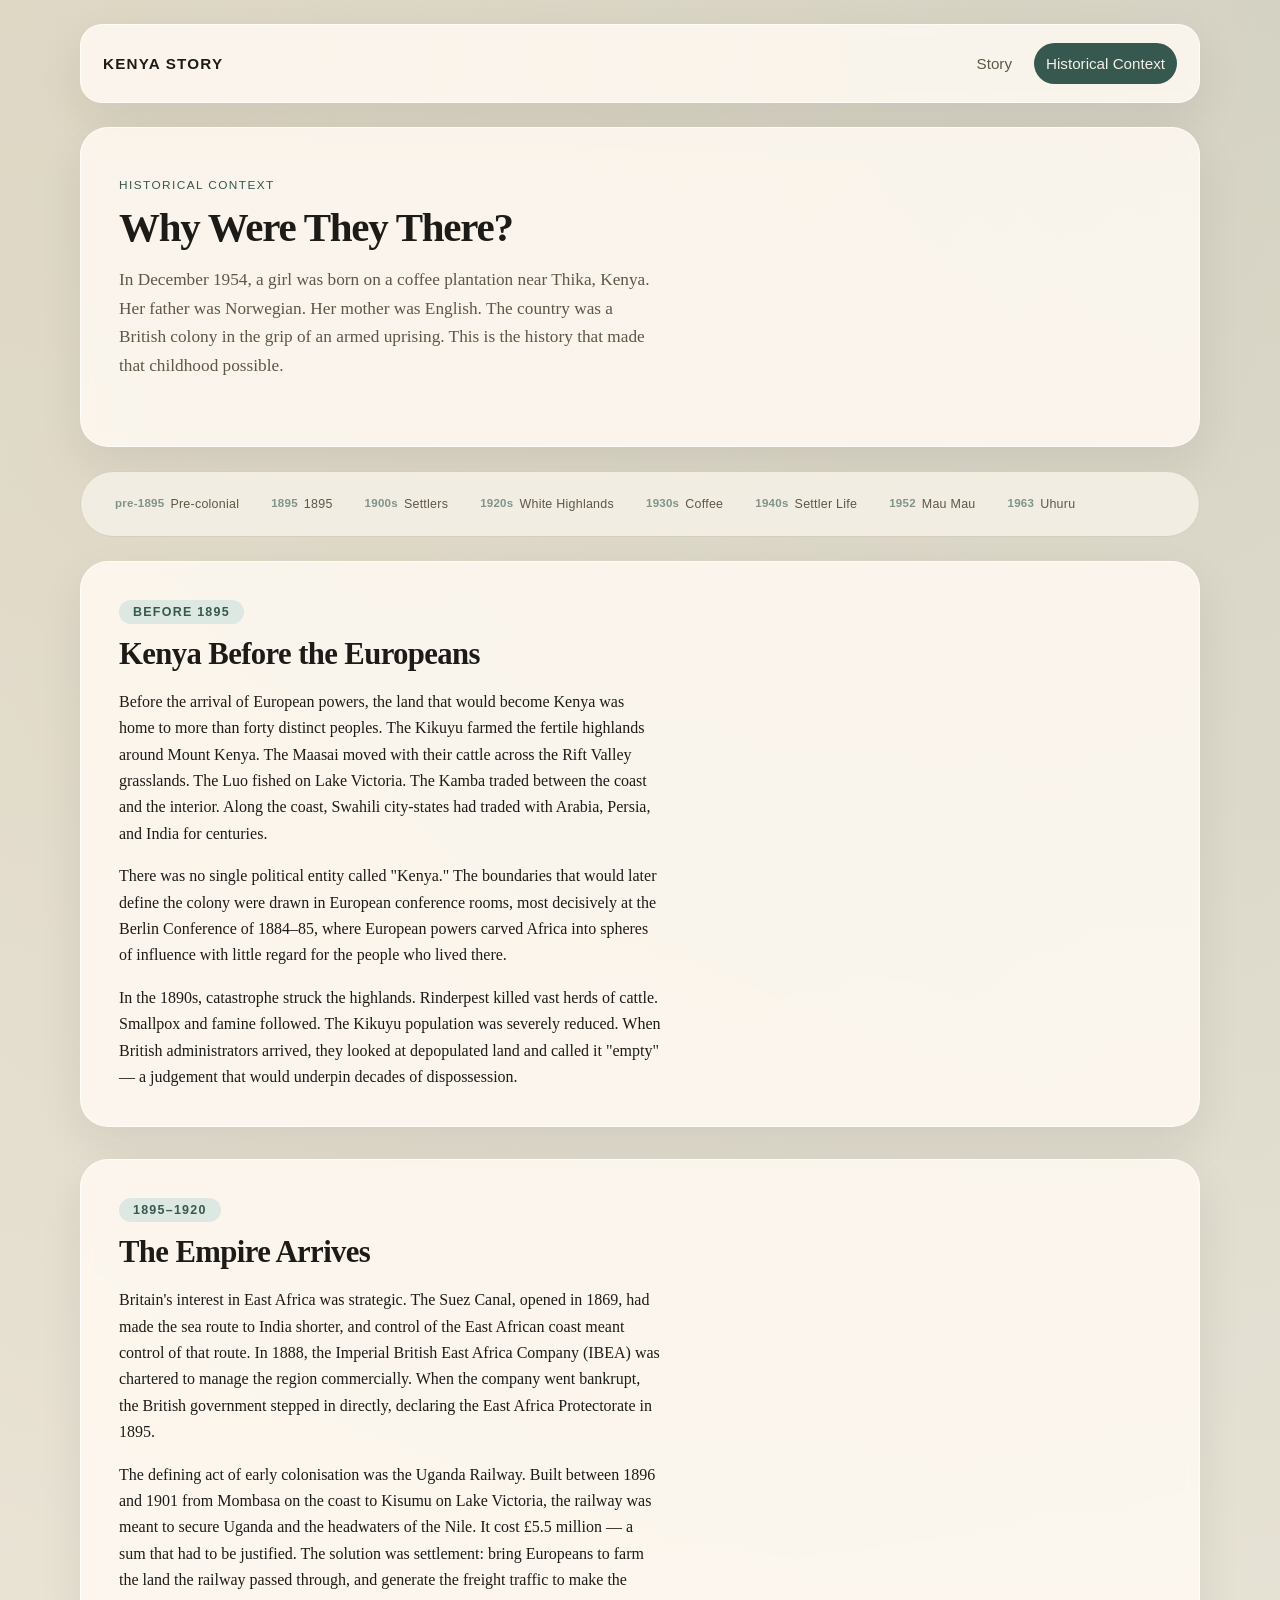
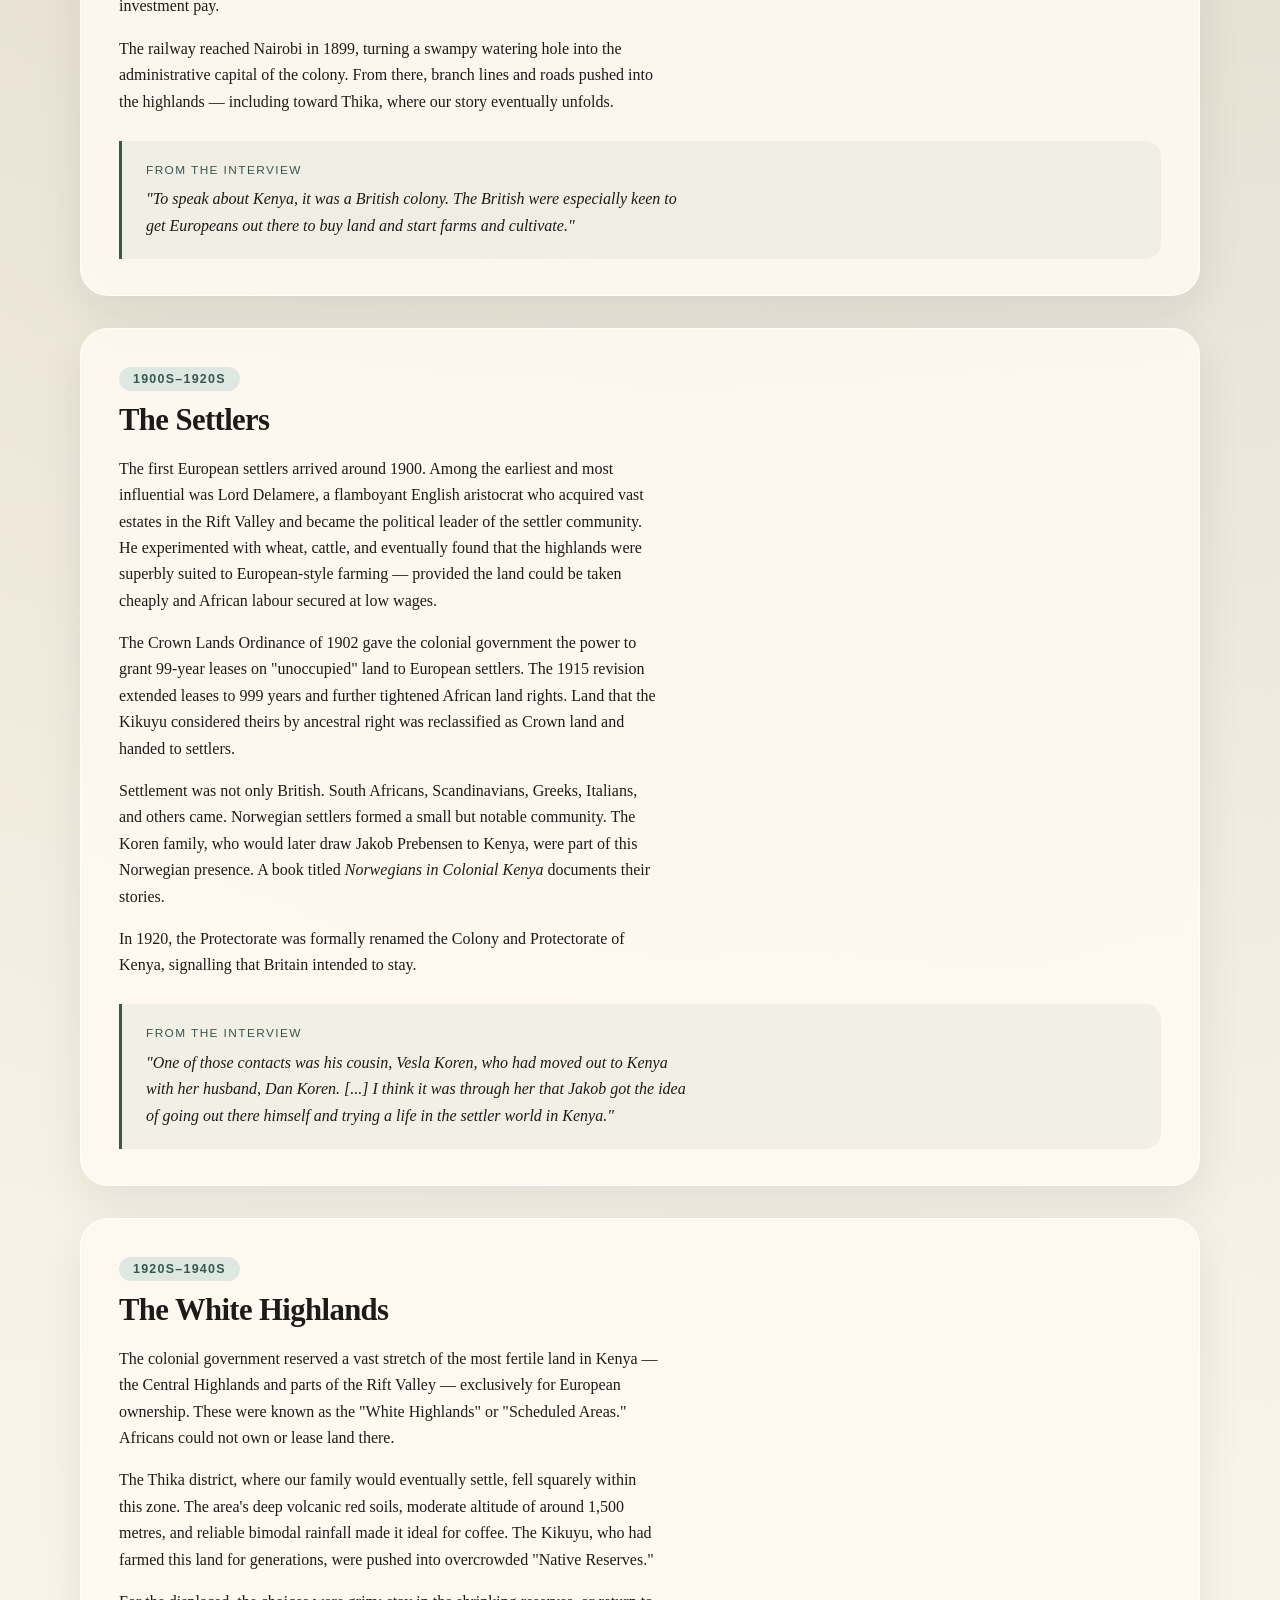
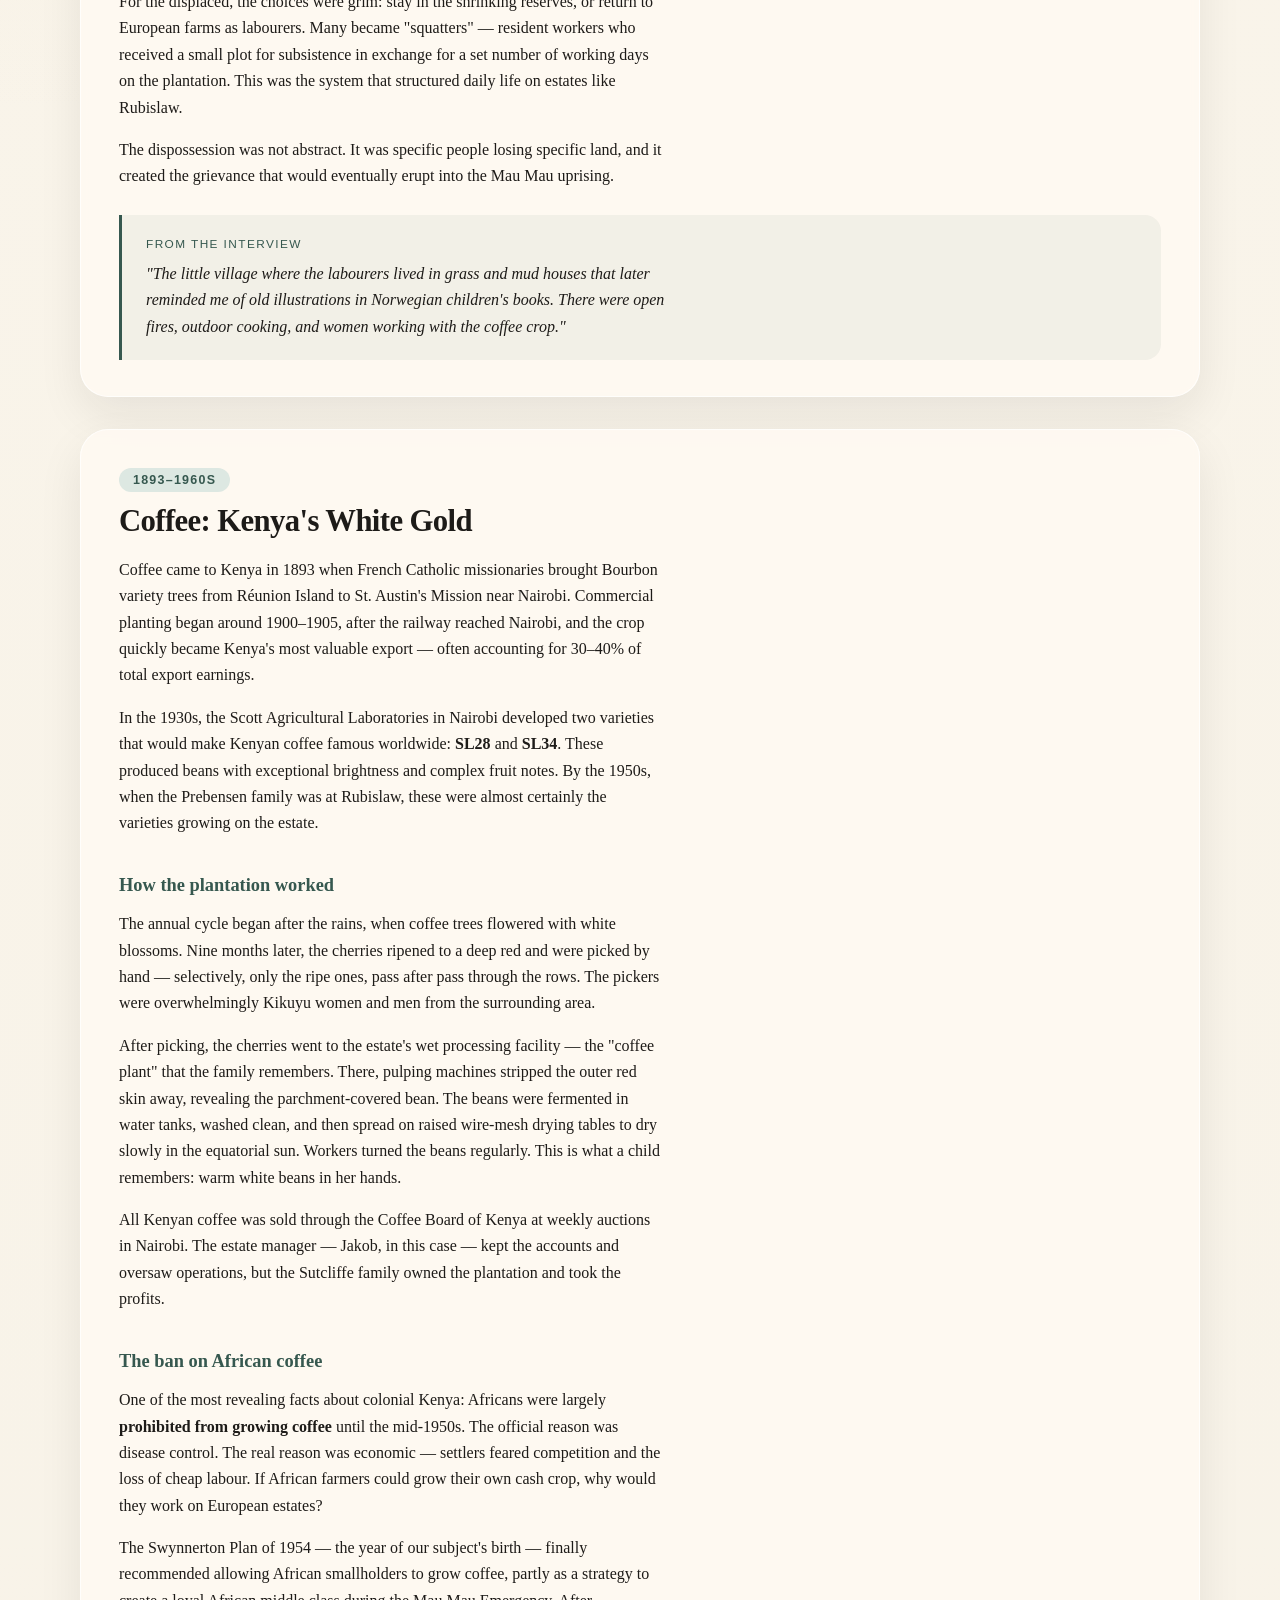
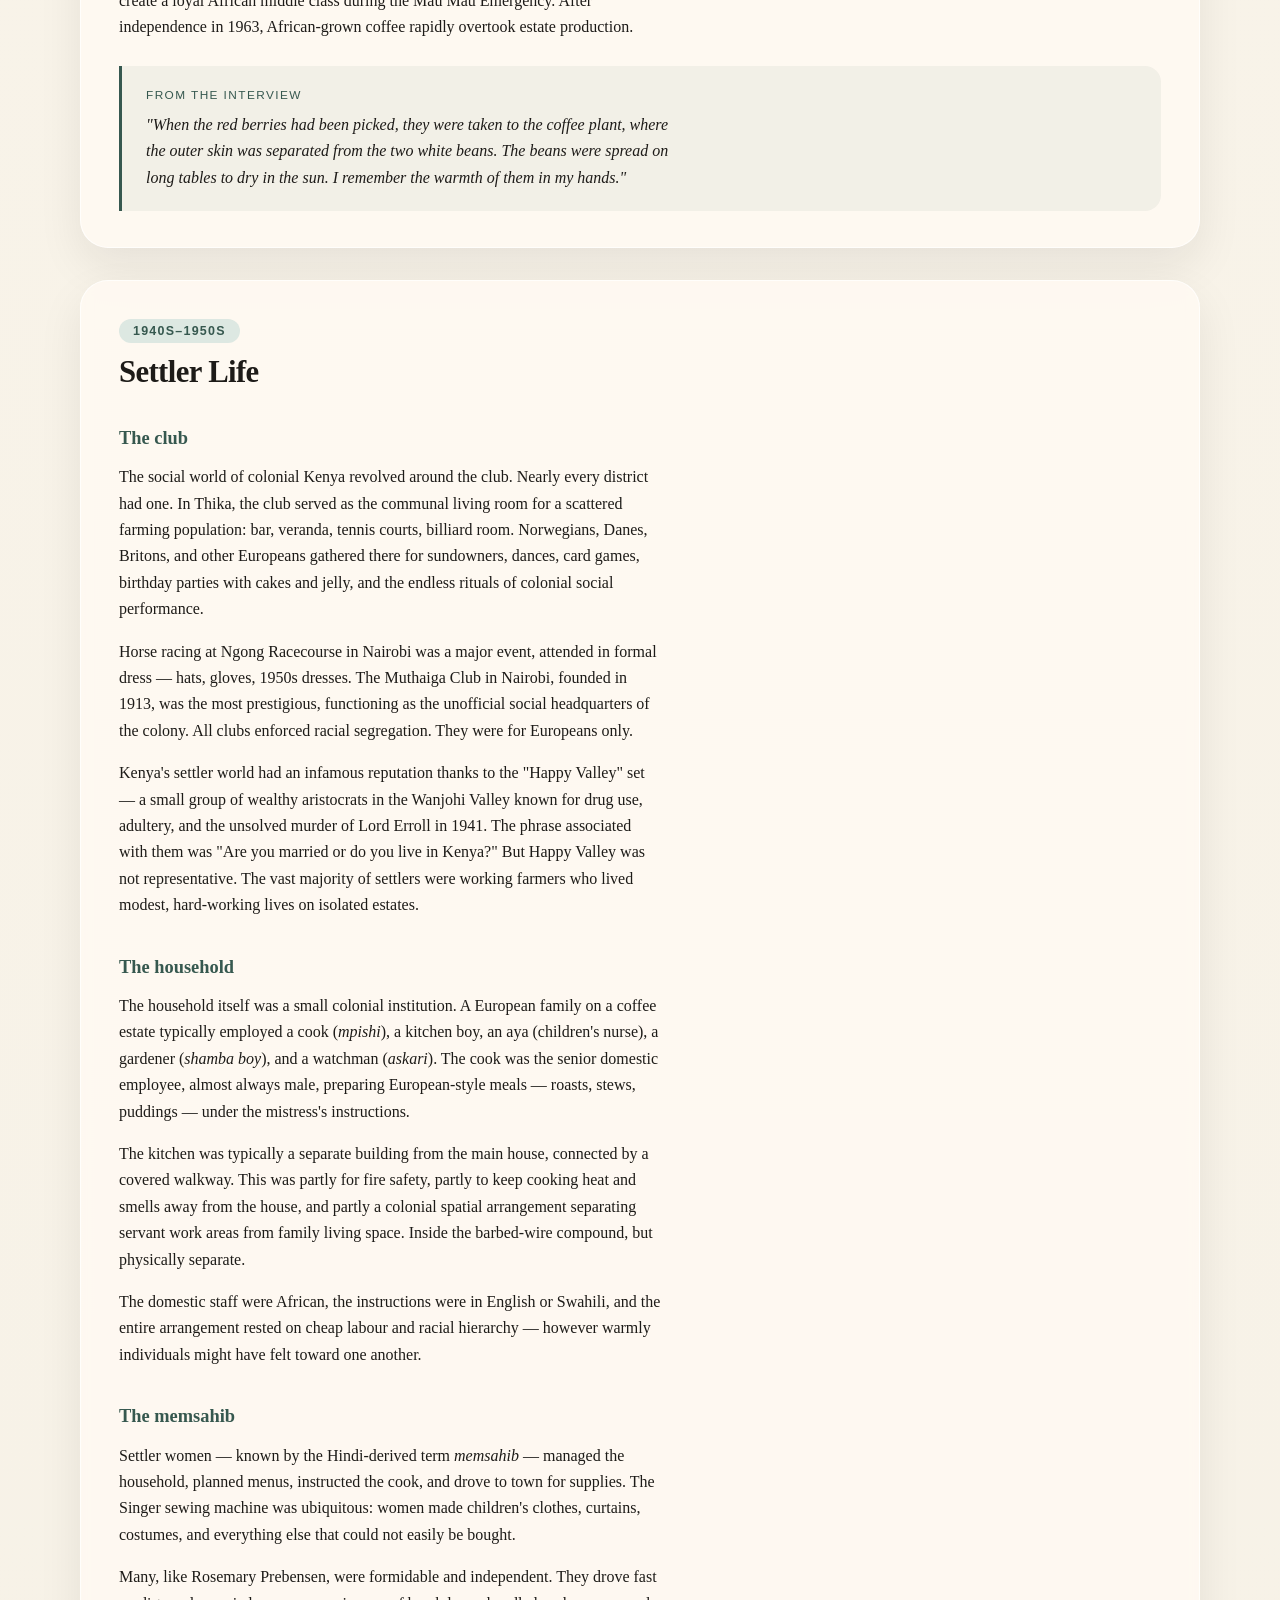
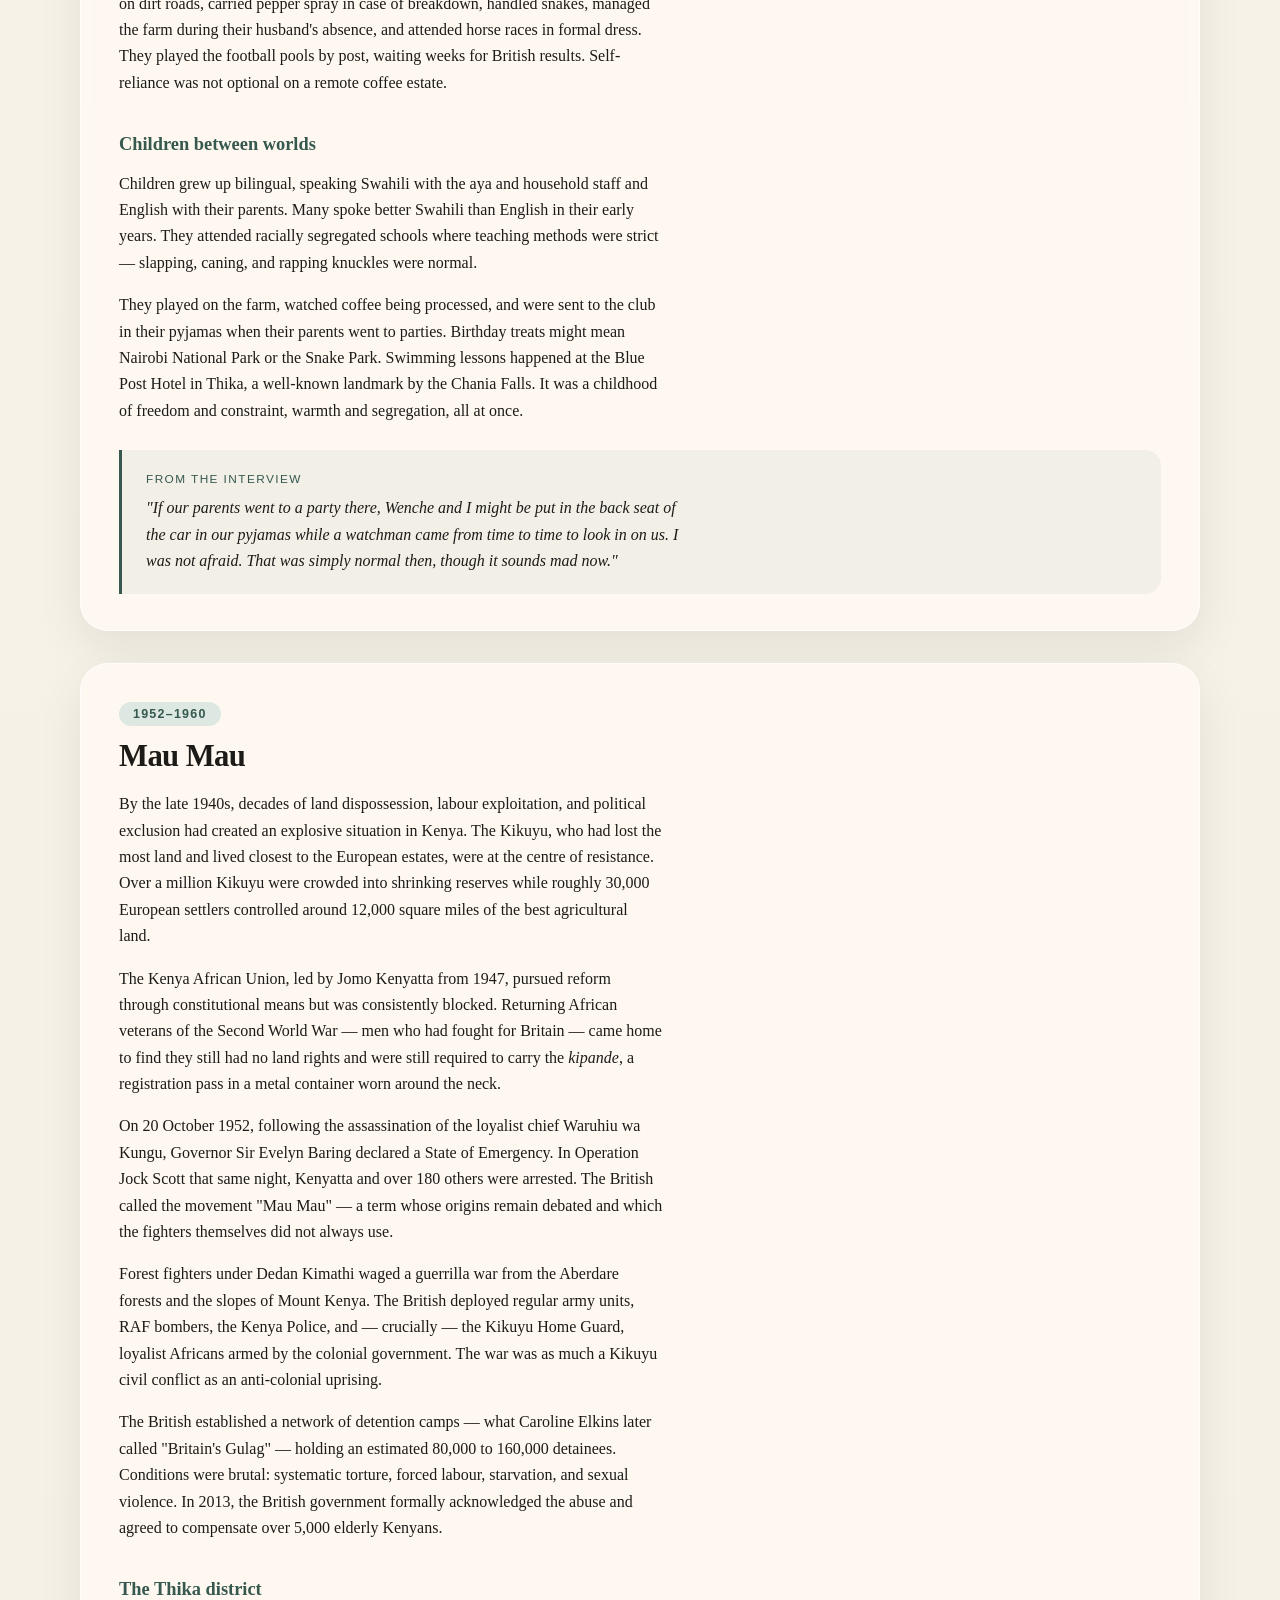
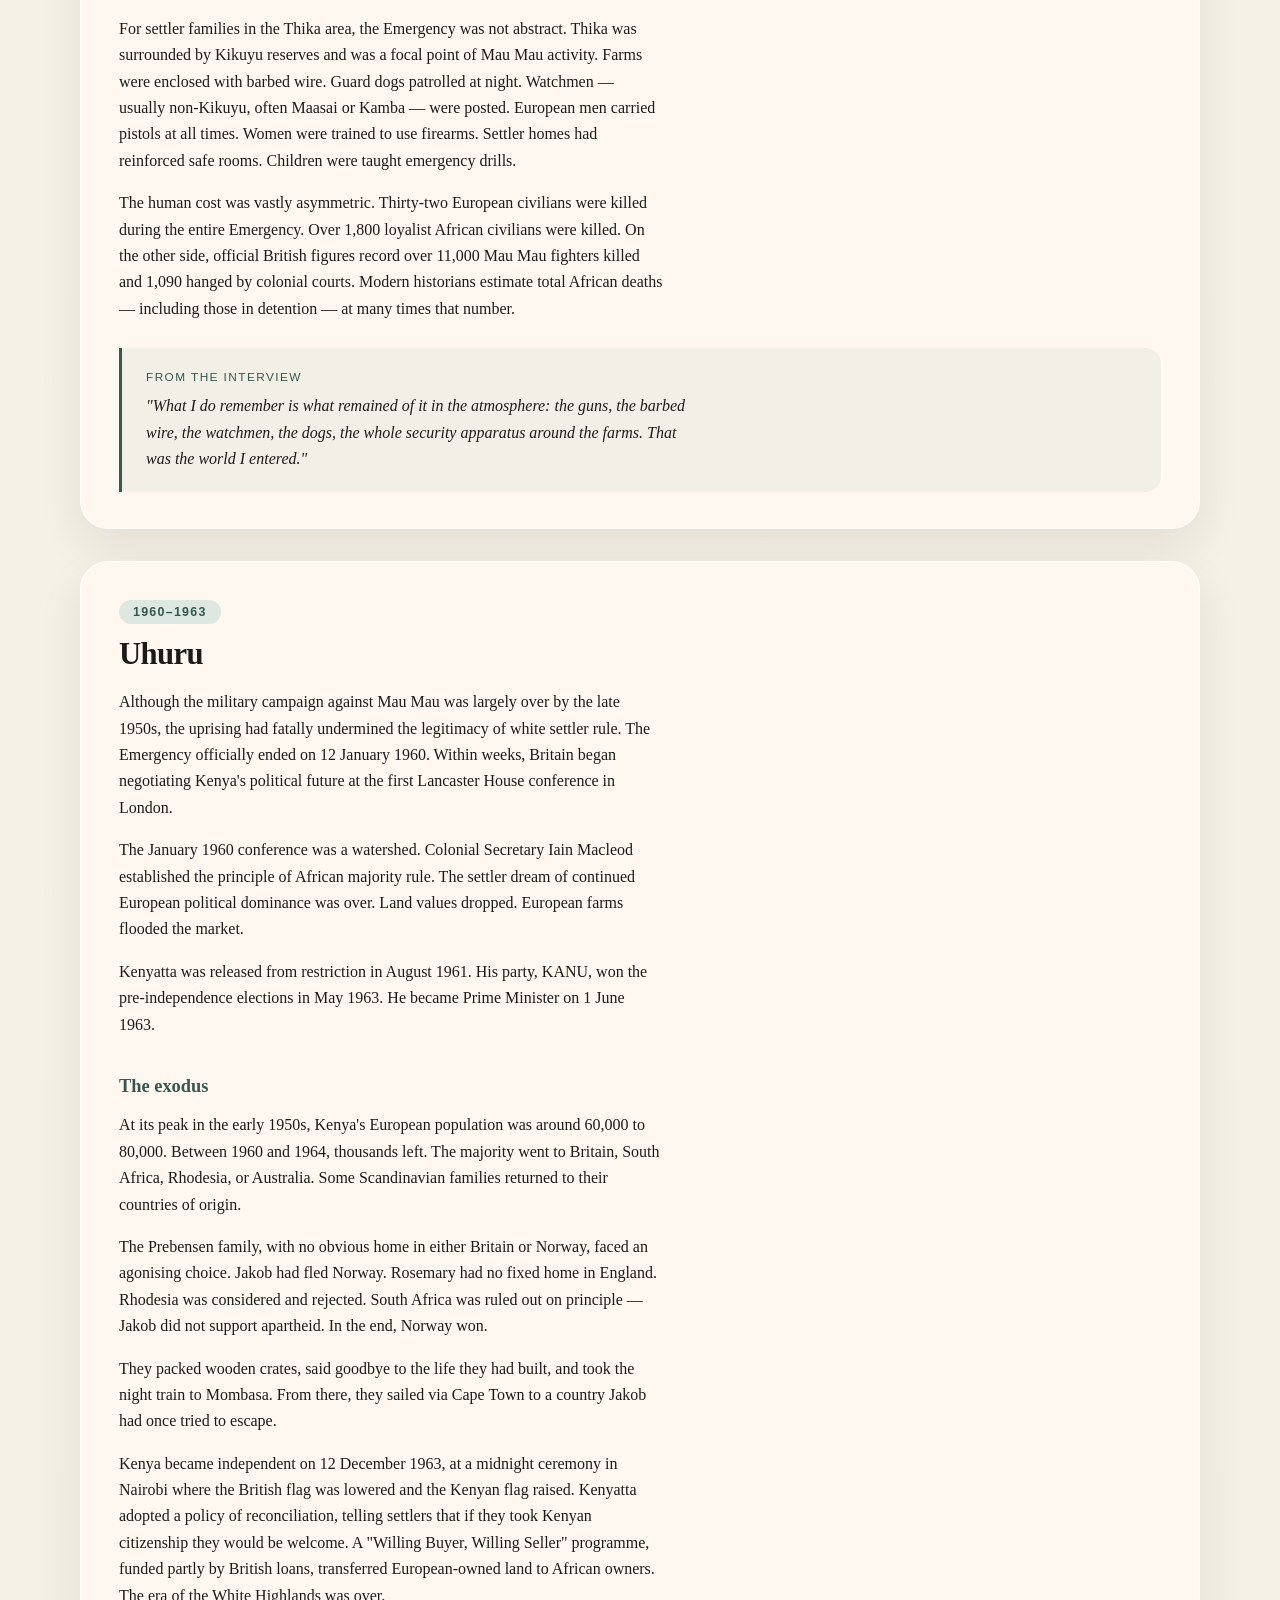
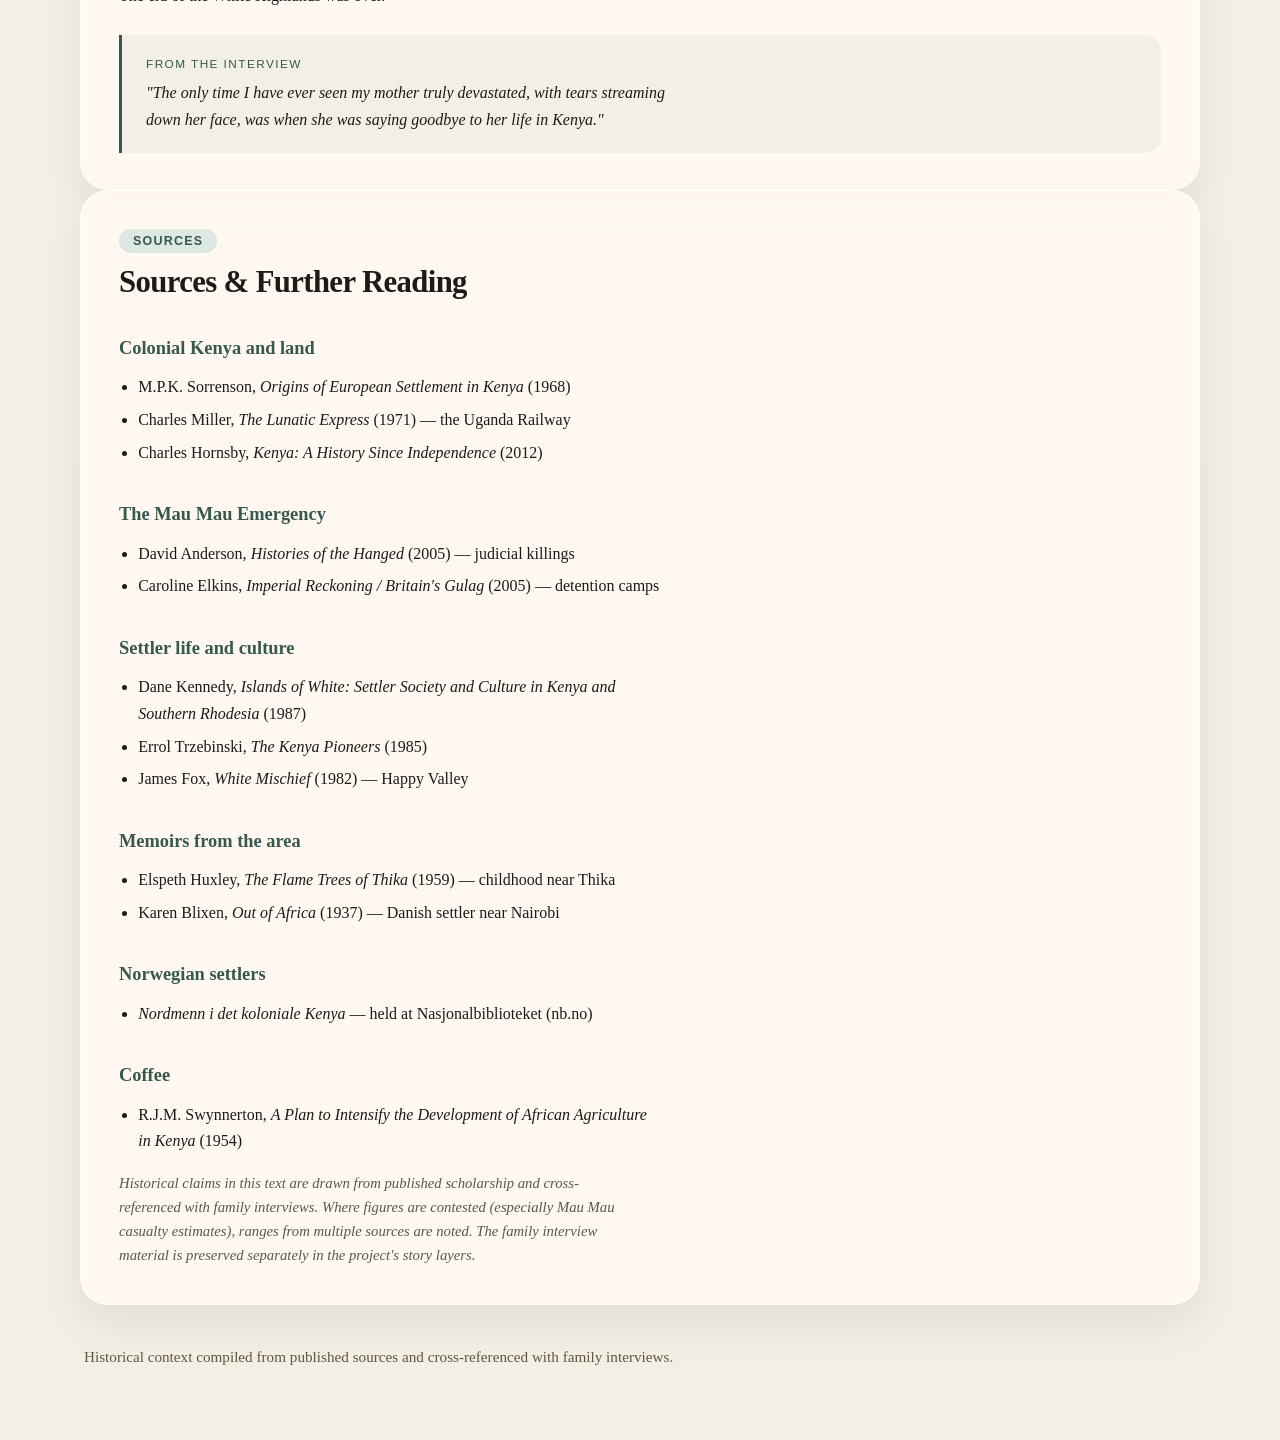
==== docs/history.html @ 48701f48 "Add historical context page and research layer - New history.html with 8 chapters covering pre-colon" ====
<!doctype html>
<html lang="en">
  <head>
    <meta charset="utf-8">
    <meta name="viewport" content="width=device-width, initial-scale=1">
    <title>Historical Context | Kenya Story</title>
    <meta name="description" content="The historical context behind a childhood in colonial Kenya: empire, land, coffee, resistance, and independence.">
    <link rel="stylesheet" href="styles.css">
    <link rel="stylesheet" href="history.css">
  </head>
  <body>
    <div class="page-shell">

      <header class="site-header">
        <a class="brand" href="index.html">Kenya Story</a>
        <nav class="site-nav">
          <a class="nav-link" href="index.html">Story</a>
          <a class="nav-link active" href="history.html">Historical Context</a>
        </nav>
      </header>

      <section class="history-hero">
        <p class="eyebrow">Historical context</p>
        <h1>Why Were They There?</h1>
        <p class="hero-copy">
          In December 1954, a girl was born on a coffee plantation near Thika, Kenya.
          Her father was Norwegian. Her mother was English. The country was a British colony
          in the grip of an armed uprising. This is the history that made that childhood possible.
        </p>
      </section>

      <!-- Timeline navigation -->
      <nav class="timeline-nav">
        <a href="#pre-colonial" class="timeline-dot" data-year="pre-1895">Pre-colonial</a>
        <a href="#empire-arrives" class="timeline-dot" data-year="1895">1895</a>
        <a href="#settlers" class="timeline-dot" data-year="1900s">Settlers</a>
        <a href="#white-highlands" class="timeline-dot" data-year="1920s">White Highlands</a>
        <a href="#coffee" class="timeline-dot" data-year="1930s">Coffee</a>
        <a href="#settler-life" class="timeline-dot" data-year="1940s">Settler Life</a>
        <a href="#mau-mau" class="timeline-dot" data-year="1952">Mau Mau</a>
        <a href="#independence" class="timeline-dot" data-year="1963">Uhuru</a>
      </nav>

      <main class="history-body">

        <!-- 1. PRE-COLONIAL -->
        <section id="pre-colonial" class="history-chapter">
          <div class="chapter-marker">
            <span class="chapter-date">Before 1895</span>
          </div>
          <h2>Kenya Before the Europeans</h2>
          <p>
            Before the arrival of European powers, the land that would become Kenya was home to
            more than forty distinct peoples. The Kikuyu farmed the fertile highlands around Mount Kenya.
            The Maasai moved with their cattle across the Rift Valley grasslands. The Luo fished on
            Lake Victoria. The Kamba traded between the coast and the interior. Along the coast, Swahili
            city-states had traded with Arabia, Persia, and India for centuries.
          </p>
          <p>
            There was no single political entity called "Kenya." The boundaries that would later define
            the colony were drawn in European conference rooms, most decisively at the Berlin Conference
            of 1884&ndash;85, where European powers carved Africa into spheres of influence with little
            regard for the people who lived there.
          </p>
          <p>
            In the 1890s, catastrophe struck the highlands. Rinderpest killed vast herds of cattle.
            Smallpox and famine followed. The Kikuyu population was severely reduced. When British
            administrators arrived, they looked at depopulated land and called it "empty" &mdash;
            a judgement that would underpin decades of dispossession.
          </p>
        </section>

        <!-- 2. EMPIRE ARRIVES -->
        <section id="empire-arrives" class="history-chapter">
          <div class="chapter-marker">
            <span class="chapter-date">1895&ndash;1920</span>
          </div>
          <h2>The Empire Arrives</h2>
          <p>
            Britain's interest in East Africa was strategic. The Suez Canal, opened in 1869, had made
            the sea route to India shorter, and control of the East African coast meant control of that
            route. In 1888, the Imperial British East Africa Company (IBEA) was chartered to manage the
            region commercially. When the company went bankrupt, the British government stepped in directly,
            declaring the East Africa Protectorate in 1895.
          </p>
          <p>
            The defining act of early colonisation was the Uganda Railway. Built between 1896 and 1901
            from Mombasa on the coast to Kisumu on Lake Victoria, the railway was meant to secure
            Uganda and the headwaters of the Nile. It cost &pound;5.5 million &mdash; a sum that had
            to be justified. The solution was settlement: bring Europeans to farm the land the railway
            passed through, and generate the freight traffic to make the investment pay.
          </p>
          <p>
            The railway reached Nairobi in 1899, turning a swampy watering hole into the administrative
            capital of the colony. From there, branch lines and roads pushed into the highlands &mdash;
            including toward Thika, where our story eventually unfolds.
          </p>
          <div class="voice-note">
            <p class="eyebrow">From the interview</p>
            <p>
              "To speak about Kenya, it was a British colony. The British were especially keen to get
              Europeans out there to buy land and start farms and cultivate."
            </p>
          </div>
        </section>

        <!-- 3. THE SETTLERS -->
        <section id="settlers" class="history-chapter">
          <div class="chapter-marker">
            <span class="chapter-date">1900s&ndash;1920s</span>
          </div>
          <h2>The Settlers</h2>
          <p>
            The first European settlers arrived around 1900. Among the earliest and most influential
            was Lord Delamere, a flamboyant English aristocrat who acquired vast estates in the Rift Valley
            and became the political leader of the settler community. He experimented with wheat, cattle,
            and eventually found that the highlands were superbly suited to European-style farming &mdash;
            provided the land could be taken cheaply and African labour secured at low wages.
          </p>
          <p>
            The Crown Lands Ordinance of 1902 gave the colonial government the power to grant 99-year
            leases on "unoccupied" land to European settlers. The 1915 revision extended leases to 999 years
            and further tightened African land rights. Land that the Kikuyu considered theirs by ancestral
            right was reclassified as Crown land and handed to settlers.
          </p>
          <p>
            Settlement was not only British. South Africans, Scandinavians, Greeks, Italians, and others
            came. Norwegian settlers formed a small but notable community. The Koren family, who would
            later draw Jakob Prebensen to Kenya, were part of this Norwegian presence. A book titled
            <em>Norwegians in Colonial Kenya</em> documents their stories.
          </p>
          <p>
            In 1920, the Protectorate was formally renamed the Colony and Protectorate of Kenya, signalling
            that Britain intended to stay.
          </p>
          <div class="voice-note">
            <p class="eyebrow">From the interview</p>
            <p>
              "One of those contacts was his cousin, Vesla Koren, who had moved out to Kenya with her
              husband, Dan Koren. [...] I think it was through her that Jakob got the idea of going out
              there himself and trying a life in the settler world in Kenya."
            </p>
          </div>
        </section>

        <!-- 4. WHITE HIGHLANDS -->
        <section id="white-highlands" class="history-chapter">
          <div class="chapter-marker">
            <span class="chapter-date">1920s&ndash;1940s</span>
          </div>
          <h2>The White Highlands</h2>
          <p>
            The colonial government reserved a vast stretch of the most fertile land in Kenya &mdash;
            the Central Highlands and parts of the Rift Valley &mdash; exclusively for European ownership.
            These were known as the "White Highlands" or "Scheduled Areas." Africans could not own or
            lease land there.
          </p>
          <p>
            The Thika district, where our family would eventually settle, fell squarely within this zone.
            The area's deep volcanic red soils, moderate altitude of around 1,500 metres, and reliable
            bimodal rainfall made it ideal for coffee. The Kikuyu, who had farmed this land for generations,
            were pushed into overcrowded "Native Reserves."
          </p>
          <p>
            For the displaced, the choices were grim: stay in the shrinking reserves, or return to
            European farms as labourers. Many became "squatters" &mdash; resident workers who received
            a small plot for subsistence in exchange for a set number of working days on the plantation.
            This was the system that structured daily life on estates like Rubislaw.
          </p>
          <p>
            The dispossession was not abstract. It was specific people losing specific land, and it
            created the grievance that would eventually erupt into the Mau Mau uprising.
          </p>
          <div class="voice-note">
            <p class="eyebrow">From the interview</p>
            <p>
              "The little village where the labourers lived in grass and mud houses that later reminded me
              of old illustrations in Norwegian children's books. There were open fires, outdoor cooking,
              and women working with the coffee crop."
            </p>
          </div>
        </section>

        <!-- 5. COFFEE -->
        <section id="coffee" class="history-chapter">
          <div class="chapter-marker">
            <span class="chapter-date">1893&ndash;1960s</span>
          </div>
          <h2>Coffee: Kenya's White Gold</h2>
          <p>
            Coffee came to Kenya in 1893 when French Catholic missionaries brought Bourbon variety trees
            from R&eacute;union Island to St. Austin's Mission near Nairobi. Commercial planting began
            around 1900&ndash;1905, after the railway reached Nairobi, and the crop quickly became Kenya's
            most valuable export &mdash; often accounting for 30&ndash;40% of total export earnings.
          </p>
          <p>
            In the 1930s, the Scott Agricultural Laboratories in Nairobi developed two varieties that
            would make Kenyan coffee famous worldwide: <strong>SL28</strong> and <strong>SL34</strong>.
            These produced beans with exceptional brightness and complex fruit notes. By the 1950s,
            when the Prebensen family was at Rubislaw, these were almost certainly the varieties growing
            on the estate.
          </p>
          <h3>How the plantation worked</h3>
          <p>
            The annual cycle began after the rains, when coffee trees flowered with white blossoms.
            Nine months later, the cherries ripened to a deep red and were picked by hand &mdash;
            selectively, only the ripe ones, pass after pass through the rows. The pickers were
            overwhelmingly Kikuyu women and men from the surrounding area.
          </p>
          <p>
            After picking, the cherries went to the estate's wet processing facility &mdash; the
            "coffee plant" that the family remembers. There, pulping machines stripped the outer
            red skin away, revealing the parchment-covered bean. The beans were fermented in water
            tanks, washed clean, and then spread on raised wire-mesh drying tables to dry slowly
            in the equatorial sun. Workers turned the beans regularly. This is what a child remembers:
            warm white beans in her hands.
          </p>
          <p>
            All Kenyan coffee was sold through the Coffee Board of Kenya at weekly auctions in Nairobi.
            The estate manager &mdash; Jakob, in this case &mdash; kept the accounts and oversaw
            operations, but the Sutcliffe family owned the plantation and took the profits.
          </p>
          <h3>The ban on African coffee</h3>
          <p>
            One of the most revealing facts about colonial Kenya: Africans were largely
            <strong>prohibited from growing coffee</strong> until the mid-1950s. The official
            reason was disease control. The real reason was economic &mdash; settlers feared
            competition and the loss of cheap labour. If African farmers could grow their own
            cash crop, why would they work on European estates?
          </p>
          <p>
            The Swynnerton Plan of 1954 &mdash; the year of our subject's birth &mdash; finally
            recommended allowing African smallholders to grow coffee, partly as a strategy to
            create a loyal African middle class during the Mau Mau Emergency. After independence
            in 1963, African-grown coffee rapidly overtook estate production.
          </p>
          <div class="voice-note">
            <p class="eyebrow">From the interview</p>
            <p>
              "When the red berries had been picked, they were taken to the coffee plant, where the outer
              skin was separated from the two white beans. The beans were spread on long tables to dry in
              the sun. I remember the warmth of them in my hands."
            </p>
          </div>
        </section>

        <!-- 6. SETTLER LIFE -->
        <section id="settler-life" class="history-chapter">
          <div class="chapter-marker">
            <span class="chapter-date">1940s&ndash;1950s</span>
          </div>
          <h2>Settler Life</h2>
          <h3>The club</h3>
          <p>
            The social world of colonial Kenya revolved around the club. Nearly every district had one.
            In Thika, the club served as the communal living room for a scattered farming population:
            bar, veranda, tennis courts, billiard room. Norwegians, Danes, Britons, and other Europeans
            gathered there for sundowners, dances, card games, birthday parties with cakes and jelly,
            and the endless rituals of colonial social performance.
          </p>
          <p>
            Horse racing at Ngong Racecourse in Nairobi was a major event, attended in formal dress &mdash;
            hats, gloves, 1950s dresses. The Muthaiga Club in Nairobi, founded in 1913, was the most
            prestigious, functioning as the unofficial social headquarters of the colony. All clubs
            enforced racial segregation. They were for Europeans only.
          </p>
          <p>
            Kenya's settler world had an infamous reputation thanks to the "Happy Valley" set &mdash;
            a small group of wealthy aristocrats in the Wanjohi Valley known for drug use, adultery,
            and the unsolved murder of Lord Erroll in 1941. The phrase associated with them was
            "Are you married or do you live in Kenya?" But Happy Valley was not representative.
            The vast majority of settlers were working farmers who lived modest, hard-working lives
            on isolated estates.
          </p>
          <h3>The household</h3>
          <p>
            The household itself was a small colonial institution. A European family on a coffee estate
            typically employed a cook (<em>mpishi</em>), a kitchen boy, an aya (children's nurse), a
            gardener (<em>shamba boy</em>), and a watchman (<em>askari</em>). The cook was the senior
            domestic employee, almost always male, preparing European-style meals &mdash; roasts, stews,
            puddings &mdash; under the mistress's instructions.
          </p>
          <p>
            The kitchen was typically a separate building from the main house, connected by a covered
            walkway. This was partly for fire safety, partly to keep cooking heat and smells away from
            the house, and partly a colonial spatial arrangement separating servant work areas from
            family living space. Inside the barbed-wire compound, but physically separate.
          </p>
          <p>
            The domestic staff were African, the instructions were in English or Swahili, and the
            entire arrangement rested on cheap labour and racial hierarchy &mdash; however warmly
            individuals might have felt toward one another.
          </p>
          <h3>The memsahib</h3>
          <p>
            Settler women &mdash; known by the Hindi-derived term <em>memsahib</em> &mdash; managed the
            household, planned menus, instructed the cook, and drove to town for supplies. The Singer
            sewing machine was ubiquitous: women made children's clothes, curtains, costumes, and
            everything else that could not easily be bought.
          </p>
          <p>
            Many, like Rosemary Prebensen, were formidable and independent. They drove fast on dirt
            roads, carried pepper spray in case of breakdown, handled snakes, managed the farm during
            their husband's absence, and attended horse races in formal dress. They played the football
            pools by post, waiting weeks for British results. Self-reliance was not optional on a
            remote coffee estate.
          </p>
          <h3>Children between worlds</h3>
          <p>
            Children grew up bilingual, speaking Swahili with the aya and household staff and English
            with their parents. Many spoke better Swahili than English in their early years. They
            attended racially segregated schools where teaching methods were strict &mdash; slapping,
            caning, and rapping knuckles were normal.
          </p>
          <p>
            They played on the farm, watched coffee being processed, and were sent to the club in
            their pyjamas when their parents went to parties. Birthday treats might mean Nairobi
            National Park or the Snake Park. Swimming lessons happened at the Blue Post Hotel in Thika,
            a well-known landmark by the Chania Falls. It was a childhood of freedom
            and constraint, warmth and segregation, all at once.
          </p>
          <div class="voice-note">
            <p class="eyebrow">From the interview</p>
            <p>
              "If our parents went to a party there, Wenche and I might be put in the back seat of the
              car in our pyjamas while a watchman came from time to time to look in on us. I was not
              afraid. That was simply normal then, though it sounds mad now."
            </p>
          </div>
        </section>

        <!-- 7. MAU MAU -->
        <section id="mau-mau" class="history-chapter">
          <div class="chapter-marker">
            <span class="chapter-date">1952&ndash;1960</span>
          </div>
          <h2>Mau Mau</h2>
          <p>
            By the late 1940s, decades of land dispossession, labour exploitation, and political
            exclusion had created an explosive situation in Kenya. The Kikuyu, who had lost the most
            land and lived closest to the European estates, were at the centre of resistance.
            Over a million Kikuyu were crowded into shrinking reserves while roughly 30,000
            European settlers controlled around 12,000 square miles of the best agricultural land.
          </p>
          <p>
            The Kenya African Union, led by Jomo Kenyatta from 1947, pursued reform through
            constitutional means but was consistently blocked. Returning African veterans of the
            Second World War &mdash; men who had fought for Britain &mdash; came home to find they
            still had no land rights and were still required to carry the <em>kipande</em>,
            a registration pass in a metal container worn around the neck.
          </p>
          <p>
            On 20 October 1952, following the assassination of the loyalist chief Waruhiu wa Kungu,
            Governor Sir Evelyn Baring declared a State of Emergency. In Operation Jock Scott that
            same night, Kenyatta and over 180 others were arrested. The British called the movement
            "Mau Mau" &mdash; a term whose origins remain debated and which the fighters themselves
            did not always use.
          </p>
          <p>
            Forest fighters under Dedan Kimathi waged a guerrilla war from the Aberdare forests
            and the slopes of Mount Kenya. The British deployed regular army units, RAF bombers,
            the Kenya Police, and &mdash; crucially &mdash; the Kikuyu Home Guard, loyalist Africans
            armed by the colonial government. The war was as much a Kikuyu civil conflict as an
            anti-colonial uprising.
          </p>
          <p>
            The British established a network of detention camps &mdash; what Caroline Elkins later
            called "Britain's Gulag" &mdash; holding an estimated 80,000 to 160,000 detainees.
            Conditions were brutal: systematic torture, forced labour, starvation, and sexual violence.
            In 2013, the British government formally acknowledged the abuse and agreed to compensate
            over 5,000 elderly Kenyans.
          </p>
          <h3>The Thika district</h3>
          <p>
            For settler families in the Thika area, the Emergency was not abstract. Thika was surrounded
            by Kikuyu reserves and was a focal point of Mau Mau activity. Farms were enclosed with
            barbed wire. Guard dogs patrolled at night. Watchmen &mdash; usually non-Kikuyu, often
            Maasai or Kamba &mdash; were posted. European men carried pistols at all times. Women
            were trained to use firearms. Settler homes had reinforced safe rooms. Children were
            taught emergency drills.
          </p>
          <p>
            The human cost was vastly asymmetric. Thirty-two European civilians were killed during the
            entire Emergency. Over 1,800 loyalist African civilians were killed. On the other side,
            official British figures record over 11,000 Mau Mau fighters killed and 1,090 hanged by
            colonial courts. Modern historians estimate total African deaths &mdash; including those
            in detention &mdash; at many times that number.
          </p>
          <div class="voice-note">
            <p class="eyebrow">From the interview</p>
            <p>
              "What I do remember is what remained of it in the atmosphere: the guns, the barbed wire,
              the watchmen, the dogs, the whole security apparatus around the farms. That was the world
              I entered."
            </p>
          </div>
        </section>

        <!-- 8. INDEPENDENCE -->
        <section id="independence" class="history-chapter">
          <div class="chapter-marker">
            <span class="chapter-date">1960&ndash;1963</span>
          </div>
          <h2>Uhuru</h2>
          <p>
            Although the military campaign against Mau Mau was largely over by the late 1950s,
            the uprising had fatally undermined the legitimacy of white settler rule. The Emergency
            officially ended on 12 January 1960. Within weeks, Britain began negotiating Kenya's
            political future at the first Lancaster House conference in London.
          </p>
          <p>
            The January 1960 conference was a watershed. Colonial Secretary Iain Macleod established
            the principle of African majority rule. The settler dream of continued European political
            dominance was over. Land values dropped. European farms flooded the market.
          </p>
          <p>
            Kenyatta was released from restriction in August 1961. His party, KANU, won the
            pre-independence elections in May 1963. He became Prime Minister on 1 June 1963.
          </p>
          <h3>The exodus</h3>
          <p>
            At its peak in the early 1950s, Kenya's European population was around 60,000 to 80,000.
            Between 1960 and 1964, thousands left. The majority went to Britain, South Africa,
            Rhodesia, or Australia. Some Scandinavian families returned to their countries of origin.
          </p>
          <p>
            The Prebensen family, with no obvious home in either Britain or Norway, faced an agonising
            choice. Jakob had fled Norway. Rosemary had no fixed home in England. Rhodesia was
            considered and rejected. South Africa was ruled out on principle &mdash; Jakob did not
            support apartheid. In the end, Norway won.
          </p>
          <p>
            They packed wooden crates, said goodbye to the life they had built, and took the night
            train to Mombasa. From there, they sailed via Cape Town to a country Jakob had once
            tried to escape.
          </p>
          <p>
            Kenya became independent on 12 December 1963, at a midnight ceremony in Nairobi where
            the British flag was lowered and the Kenyan flag raised. Kenyatta adopted a policy of
            reconciliation, telling settlers that if they took Kenyan citizenship they would be welcome.
            A "Willing Buyer, Willing Seller" programme, funded partly by British loans, transferred
            European-owned land to African owners. The era of the White Highlands was over.
          </p>
          <div class="voice-note">
            <p class="eyebrow">From the interview</p>
            <p>
              "The only time I have ever seen my mother truly devastated, with tears streaming down her
              face, was when she was saying goodbye to her life in Kenya."
            </p>
          </div>
        </section>

      </main>

      <section class="history-chapter" id="sources">
        <div class="chapter-marker">
          <span class="chapter-date">Sources</span>
        </div>
        <h2>Sources &amp; Further Reading</h2>
        <h3>Colonial Kenya and land</h3>
        <ul>
          <li>M.P.K. Sorrenson, <em>Origins of European Settlement in Kenya</em> (1968)</li>
          <li>Charles Miller, <em>The Lunatic Express</em> (1971) &mdash; the Uganda Railway</li>
          <li>Charles Hornsby, <em>Kenya: A History Since Independence</em> (2012)</li>
        </ul>
        <h3>The Mau Mau Emergency</h3>
        <ul>
          <li>David Anderson, <em>Histories of the Hanged</em> (2005) &mdash; judicial killings</li>
          <li>Caroline Elkins, <em>Imperial Reckoning / Britain's Gulag</em> (2005) &mdash; detention camps</li>
        </ul>
        <h3>Settler life and culture</h3>
        <ul>
          <li>Dane Kennedy, <em>Islands of White: Settler Society and Culture in Kenya and Southern Rhodesia</em> (1987)</li>
          <li>Errol Trzebinski, <em>The Kenya Pioneers</em> (1985)</li>
          <li>James Fox, <em>White Mischief</em> (1982) &mdash; Happy Valley</li>
        </ul>
        <h3>Memoirs from the area</h3>
        <ul>
          <li>Elspeth Huxley, <em>The Flame Trees of Thika</em> (1959) &mdash; childhood near Thika</li>
          <li>Karen Blixen, <em>Out of Africa</em> (1937) &mdash; Danish settler near Nairobi</li>
        </ul>
        <h3>Norwegian settlers</h3>
        <ul>
          <li><em>Nordmenn i det koloniale Kenya</em> &mdash; held at Nasjonalbiblioteket (nb.no)</li>
        </ul>
        <h3>Coffee</h3>
        <ul>
          <li>R.J.M. Swynnerton, <em>A Plan to Intensify the Development of African Agriculture in Kenya</em> (1954)</li>
        </ul>
        <p class="source-note">
          Historical claims in this text are drawn from published scholarship and cross-referenced with
          family interviews. Where figures are contested (especially Mau Mau casualty estimates), ranges
          from multiple sources are noted. The family interview material is preserved separately in the
          project's story layers.
        </p>
      </section>

      <footer class="site-footer">
        <p>Historical context compiled from published sources and cross-referenced with family interviews.</p>
      </footer>

    </div>

    <script>
      // Highlight active timeline dot on scroll
      const chapters = document.querySelectorAll('.history-chapter');
      const dots = document.querySelectorAll('.timeline-dot');
      const observer = new IntersectionObserver((entries) => {
        entries.forEach(entry => {
          if (entry.isIntersecting) {
            const id = entry.target.id;
            dots.forEach(d => d.classList.remove('active'));
            const active = document.querySelector(`.timeline-dot[href="#${id}"]`);
            if (active) active.classList.add('active');
          }
        });
      }, { rootMargin: '-20% 0px -60% 0px' });
      chapters.forEach(ch => observer.observe(ch));

      // Smooth scroll
      dots.forEach(dot => {
        dot.addEventListener('click', (e) => {
          e.preventDefault();
          const target = document.querySelector(dot.getAttribute('href'));
          if (target) target.scrollIntoView({ behavior: 'smooth', block: 'start' });
        });
      });
    </script>
  </body>
</html>
---- docs/styles.css ----
:root {
  --paper: #f4efe4;
  --ink: #1d1b18;
  --muted: #5f5646;
  --accent: #36584f;
  --accent-soft: #dde8e2;
  --line: #d7cdbc;
  --card: rgba(255, 250, 243, 0.85);
  --shadow: 0 18px 45px rgba(31, 26, 20, 0.08);
}

* {
  box-sizing: border-box;
}

body {
  margin: 0;
  background:
    radial-gradient(circle at top left, rgba(197, 166, 117, 0.22), transparent 30%),
    radial-gradient(circle at top right, rgba(54, 88, 79, 0.18), transparent 28%),
    linear-gradient(180deg, #fbf6ec 0%, var(--paper) 100%);
  color: var(--ink);
  font-family: "Iowan Old Style", "Palatino Linotype", "Book Antiqua", Georgia, serif;
  line-height: 1.65;
}

a {
  color: inherit;
}

.page-shell {
  width: min(1120px, calc(100vw - 32px));
  margin: 0 auto;
  padding: 24px 0 56px;
}

.hero,
.site-header,
.review-note,
.story-body,
.guide-card,
.version-card {
  background: var(--card);
  backdrop-filter: blur(6px);
  border: 1px solid rgba(255, 255, 255, 0.7);
  box-shadow: var(--shadow);
}

.hero {
  padding: 40px 34px;
  border-radius: 28px;
}

.hero h1,
.review-note h1,
.story-body h1 {
  font-size: clamp(2.2rem, 3vw, 3.6rem);
  line-height: 1.08;
  margin: 0 0 12px;
  letter-spacing: -0.03em;
}

.hero-copy {
  max-width: 62ch;
  color: var(--muted);
  font-size: 1.08rem;
}

.eyebrow,
.feedback-label {
  font-family: "Avenir Next", "Gill Sans", Calibri, sans-serif;
  letter-spacing: 0.12em;
  text-transform: uppercase;
  font-size: 0.74rem;
  color: var(--accent);
  margin: 0 0 10px;
}

.overview-grid {
  display: grid;
  grid-template-columns: repeat(auto-fit, minmax(250px, 1fr));
  gap: 20px;
  margin-top: 24px;
}

.version-card,
.guide-card {
  display: block;
  padding: 24px;
  border-radius: 22px;
  text-decoration: none;
}

.version-card h2,
.guide-card h2,
.story-body h2 {
  margin: 0 0 12px;
  font-size: clamp(1.4rem, 2vw, 2rem);
  line-height: 1.15;
}

.version-card p:last-child,
.guide-card p:last-child {
  margin-bottom: 0;
}

.review-guide {
  display: grid;
  grid-template-columns: repeat(auto-fit, minmax(280px, 1fr));
  gap: 20px;
  margin-top: 24px;
}

.site-footer {
  padding: 24px 4px 0;
  color: var(--muted);
  font-size: 0.95rem;
}

.site-header {
  display: flex;
  gap: 16px;
  align-items: center;
  justify-content: space-between;
  padding: 18px 22px;
  border-radius: 22px;
  margin-bottom: 24px;
}

.brand {
  text-decoration: none;
  font-family: "Avenir Next", "Gill Sans", Calibri, sans-serif;
  font-size: 0.95rem;
  font-weight: 600;
  letter-spacing: 0.08em;
  text-transform: uppercase;
}

.site-nav {
  display: flex;
  flex-wrap: wrap;
  gap: 10px;
}

.nav-link {
  text-decoration: none;
  font-family: "Avenir Next", "Gill Sans", Calibri, sans-serif;
  font-size: 0.95rem;
  color: var(--muted);
  padding: 8px 12px;
  border-radius: 999px;
}

.nav-link.active {
  background: var(--accent);
  color: #f5f0e7;
}

.content-shell {
  display: grid;
  grid-template-columns: minmax(240px, 300px) minmax(0, 1fr);
  gap: 24px;
  align-items: start;
}

.review-note {
  position: sticky;
  top: 16px;
  padding: 24px;
  border-radius: 24px;
}

.story-body {
  padding: 30px 34px;
  border-radius: 28px;
}

.story-body h1 {
  font-size: clamp(2rem, 2.8vw, 3rem);
  margin-top: 0;
}

.story-body h2 {
  margin-top: 2.1em;
  padding-top: 0.5em;
  border-top: 1px solid var(--line);
}

.story-body h3 {
  margin-top: 1.7em;
  font-size: 1.15rem;
  color: var(--accent);
}

.story-body p,
.story-body ul {
  max-width: 68ch;
}

.story-body ul {
  padding-left: 1.2em;
}

.speaker-line {
  display: grid;
  grid-template-columns: 84px minmax(0, 1fr);
  gap: 12px;
  margin: 0 0 0.95em;
}

.speaker {
  font-family: "Avenir Next", "Gill Sans", Calibri, sans-serif;
  font-weight: 700;
  color: var(--accent);
  text-transform: uppercase;
  letter-spacing: 0.06em;
  font-size: 0.78rem;
  padding-top: 0.35em;
}

.speech {
  display: block;
}

code {
  background: var(--accent-soft);
  padding: 0.1em 0.35em;
  border-radius: 0.35em;
  font-size: 0.92em;
}

@media (max-width: 860px) {
  .content-shell {
    grid-template-columns: 1fr;
  }

  .review-note {
    position: static;
  }
}

@media (max-width: 640px) {
  .page-shell {
    width: min(100vw - 20px, 1120px);
    padding-top: 12px;
  }

  .hero,
  .story-body,
  .review-note,
  .version-card,
  .guide-card {
    padding: 22px 20px;
    border-radius: 22px;
  }

  .site-header {
    align-items: flex-start;
    flex-direction: column;
  }

  .speaker-line {
    grid-template-columns: 1fr;
    gap: 4px;
  }
}
---- docs/history.css ----
/* History page styles — extends styles.css */

.history-hero {
  background: var(--card);
  backdrop-filter: blur(6px);
  border: 1px solid rgba(255, 255, 255, 0.7);
  box-shadow: var(--shadow);
  padding: 48px 38px;
  border-radius: 28px;
  margin-bottom: 0;
}

.history-hero h1 {
  font-size: clamp(2.2rem, 3.2vw, 3.8rem);
  line-height: 1.06;
  margin: 0 0 16px;
  letter-spacing: -0.03em;
}

/* Timeline navigation */
.timeline-nav {
  position: sticky;
  top: 0;
  z-index: 100;
  display: flex;
  gap: 4px;
  padding: 14px 20px;
  margin: 24px 0;
  background: rgba(244, 239, 228, 0.92);
  backdrop-filter: blur(12px);
  border-radius: 999px;
  border: 1px solid var(--line);
  overflow-x: auto;
  scrollbar-width: none;
}

.timeline-nav::-webkit-scrollbar {
  display: none;
}

.timeline-dot {
  flex-shrink: 0;
  display: flex;
  align-items: center;
  gap: 6px;
  padding: 8px 14px;
  border-radius: 999px;
  text-decoration: none;
  font-family: "Avenir Next", "Gill Sans", Calibri, sans-serif;
  font-size: 0.78rem;
  font-weight: 500;
  color: var(--muted);
  letter-spacing: 0.02em;
  transition: background 0.25s, color 0.25s;
  white-space: nowrap;
}

.timeline-dot::before {
  content: attr(data-year);
  font-weight: 700;
  font-size: 0.72rem;
  color: var(--accent);
  opacity: 0.6;
}

.timeline-dot:hover {
  background: var(--accent-soft);
}

.timeline-dot.active {
  background: var(--accent);
  color: #f5f0e7;
}

.timeline-dot.active::before {
  color: rgba(245, 240, 231, 0.7);
  opacity: 1;
}

/* Main history body */
.history-body {
  display: flex;
  flex-direction: column;
  gap: 32px;
}

.history-chapter {
  background: var(--card);
  backdrop-filter: blur(6px);
  border: 1px solid rgba(255, 255, 255, 0.7);
  box-shadow: var(--shadow);
  padding: 36px 38px;
  border-radius: 28px;
  scroll-margin-top: 90px;
}

.chapter-marker {
  margin-bottom: 12px;
}

.chapter-date {
  font-family: "Avenir Next", "Gill Sans", Calibri, sans-serif;
  font-size: 0.78rem;
  font-weight: 700;
  letter-spacing: 0.1em;
  text-transform: uppercase;
  color: var(--accent);
  background: var(--accent-soft);
  padding: 5px 14px;
  border-radius: 999px;
}

.history-chapter h2 {
  font-size: clamp(1.6rem, 2.4vw, 2.4rem);
  line-height: 1.12;
  margin: 8px 0 18px;
  letter-spacing: -0.02em;
}

.history-chapter h3 {
  font-size: 1.15rem;
  color: var(--accent);
  margin: 1.8em 0 0.6em;
}

.history-chapter p {
  max-width: 68ch;
  margin: 0 0 1em;
}

.history-chapter p:last-child {
  margin-bottom: 0;
}

/* Voice notes — interview quotes woven into history */
.voice-note {
  margin: 1.6em 0 0;
  padding: 20px 24px;
  background: rgba(54, 88, 79, 0.06);
  border-left: 3px solid var(--accent);
  border-radius: 0 16px 16px 0;
}

.voice-note .eyebrow {
  margin-bottom: 6px;
}

.voice-note p:last-child {
  font-style: italic;
  color: var(--ink);
  margin-bottom: 0;
}

/* Sources section */
.history-chapter ul {
  max-width: 68ch;
  padding-left: 1.2em;
  margin: 0 0 1em;
}

.history-chapter li {
  margin-bottom: 0.4em;
}

.source-note {
  margin-top: 1.6em;
  font-size: 0.92rem;
  color: var(--muted);
  font-style: italic;
}

/* Mobile */
@media (max-width: 640px) {
  .history-hero,
  .history-chapter {
    padding: 26px 22px;
    border-radius: 22px;
  }

  .timeline-nav {
    margin: 16px 0;
    padding: 10px 14px;
    border-radius: 18px;
  }

  .timeline-dot {
    padding: 6px 10px;
    font-size: 0.72rem;
  }

  .timeline-dot::before {
    display: none;
  }
}
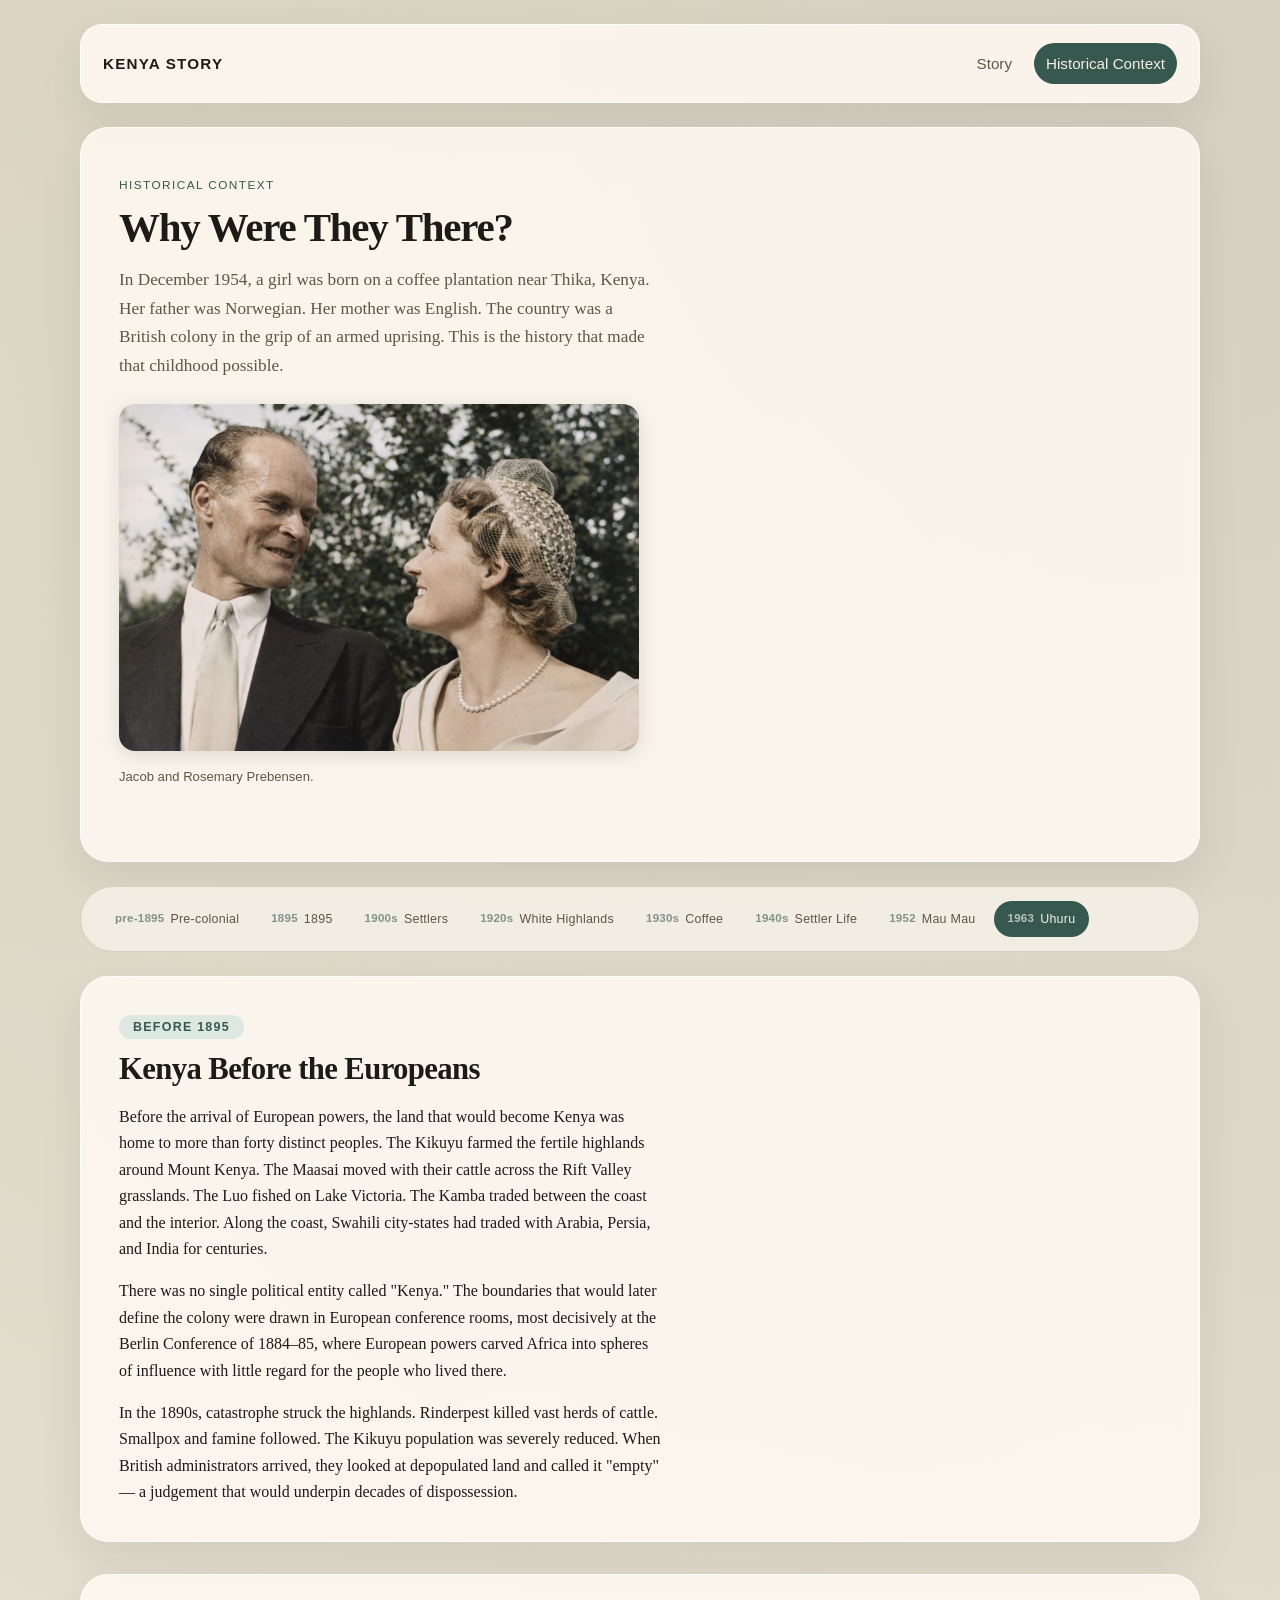
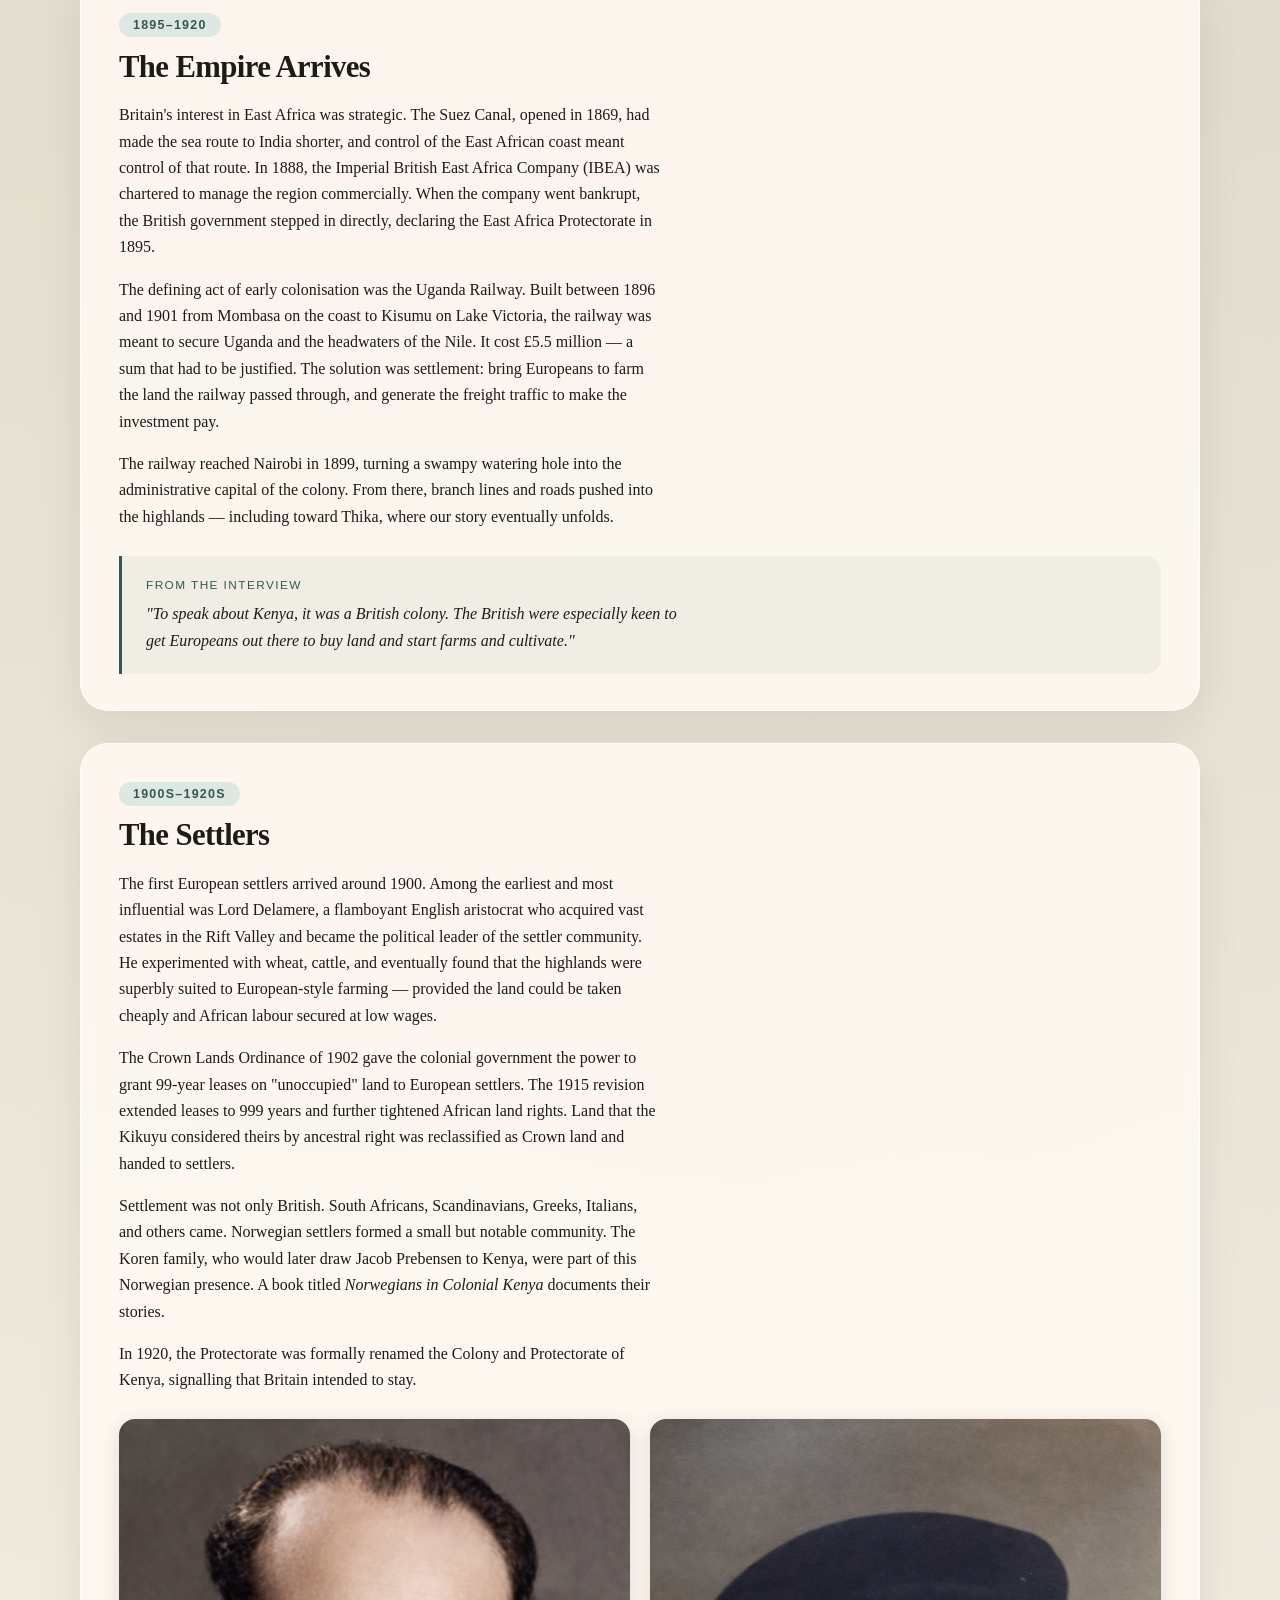
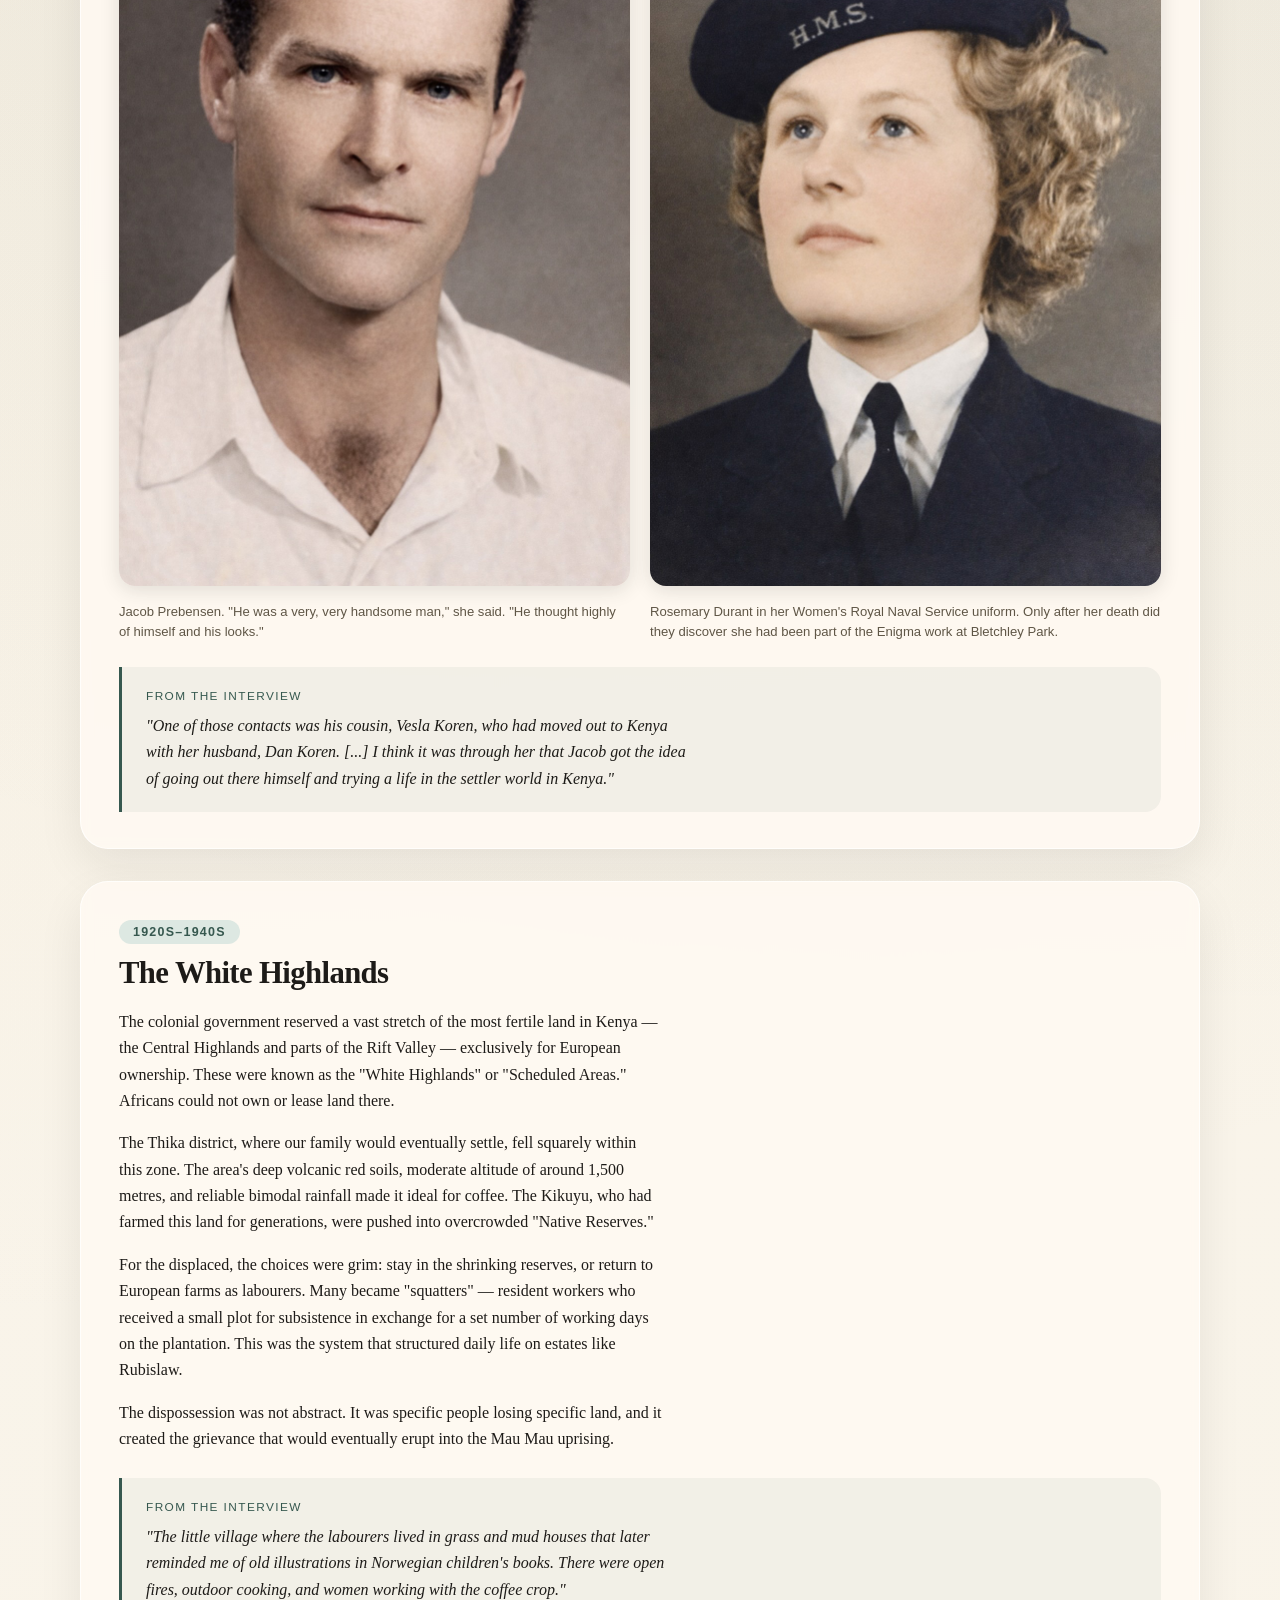
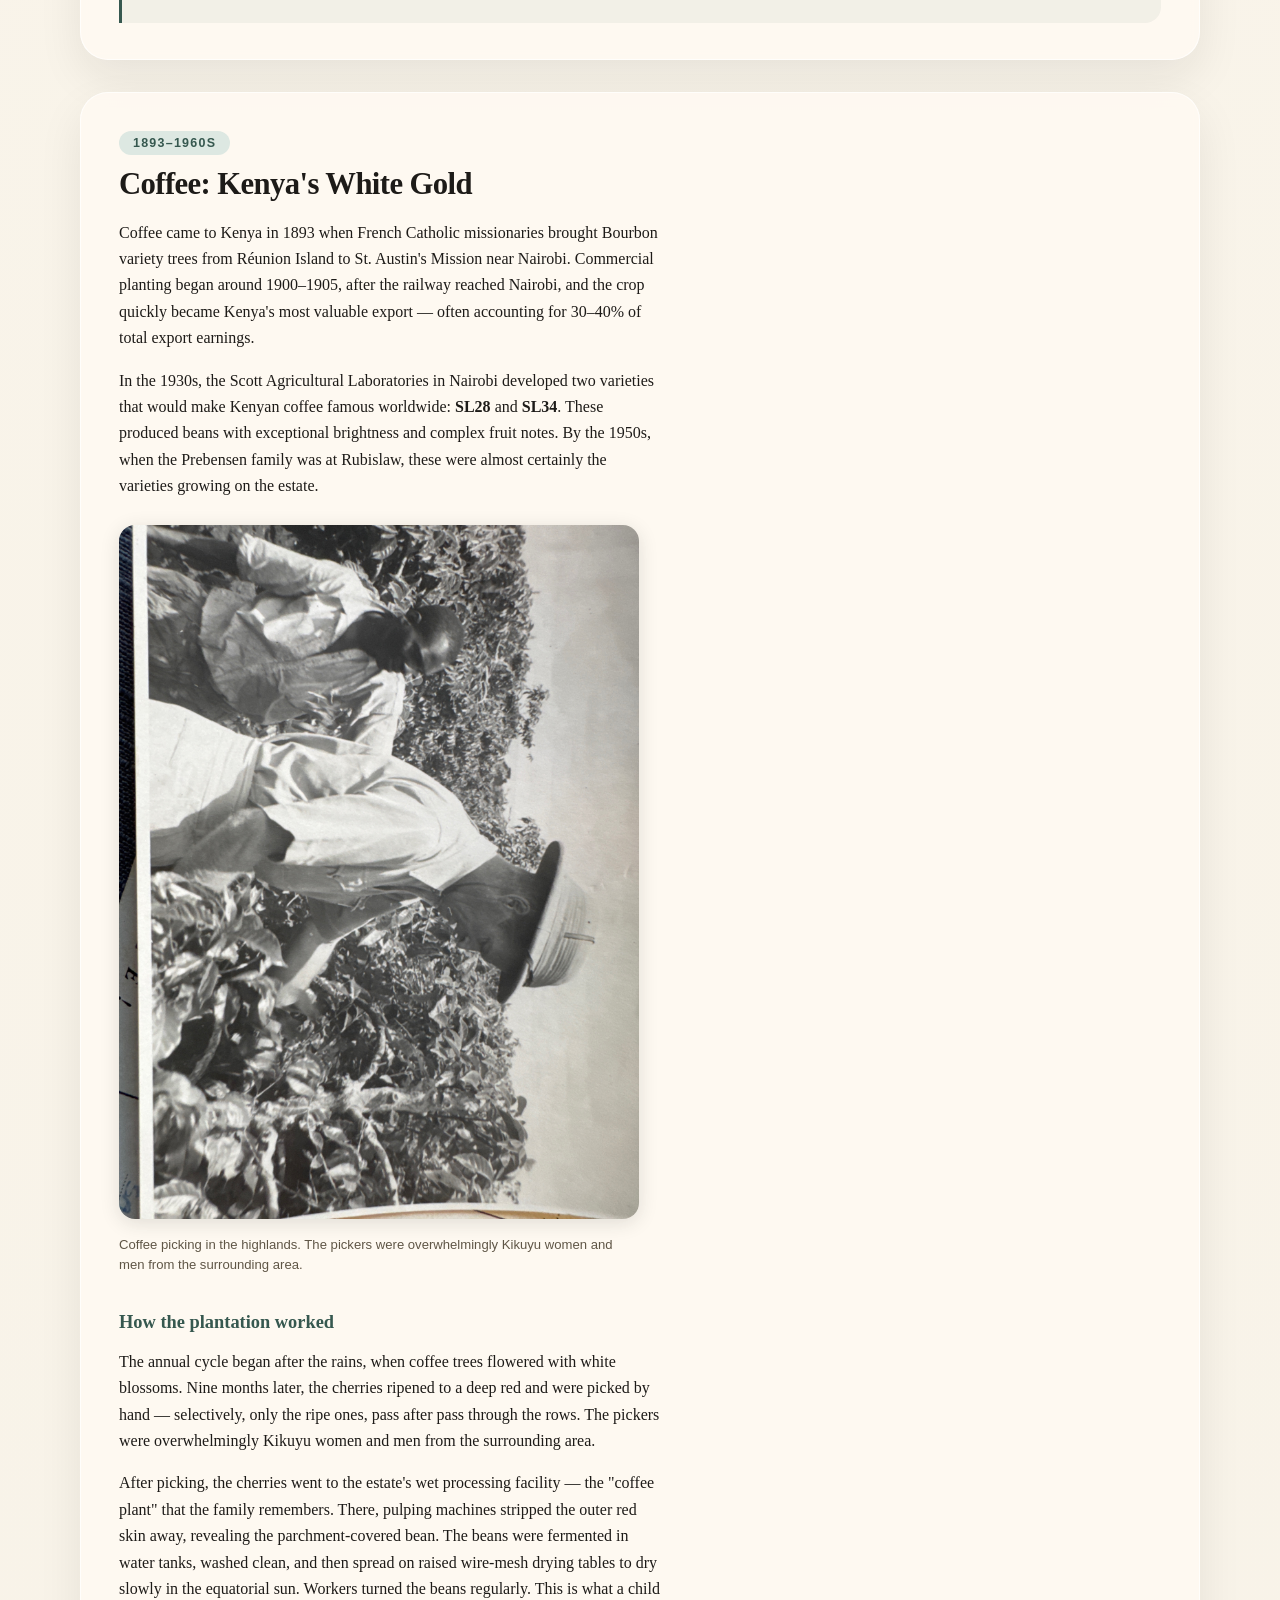
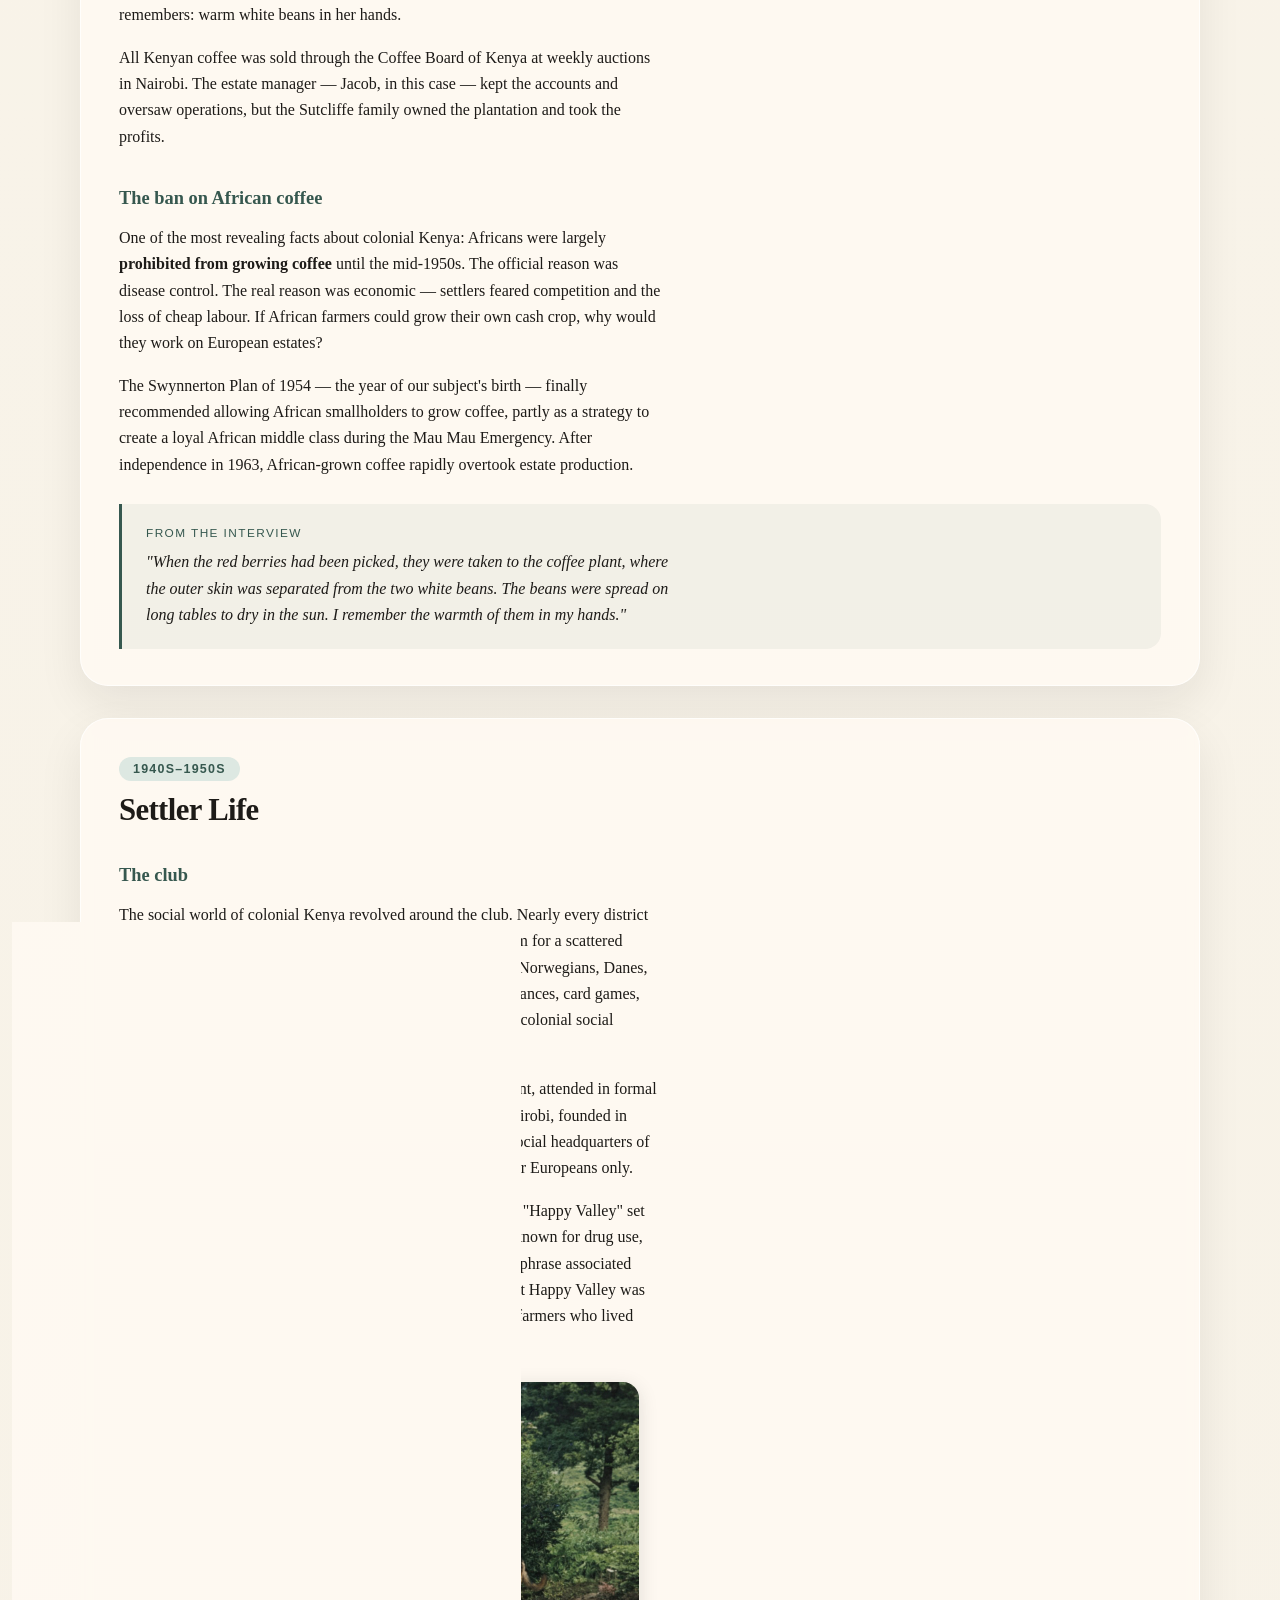
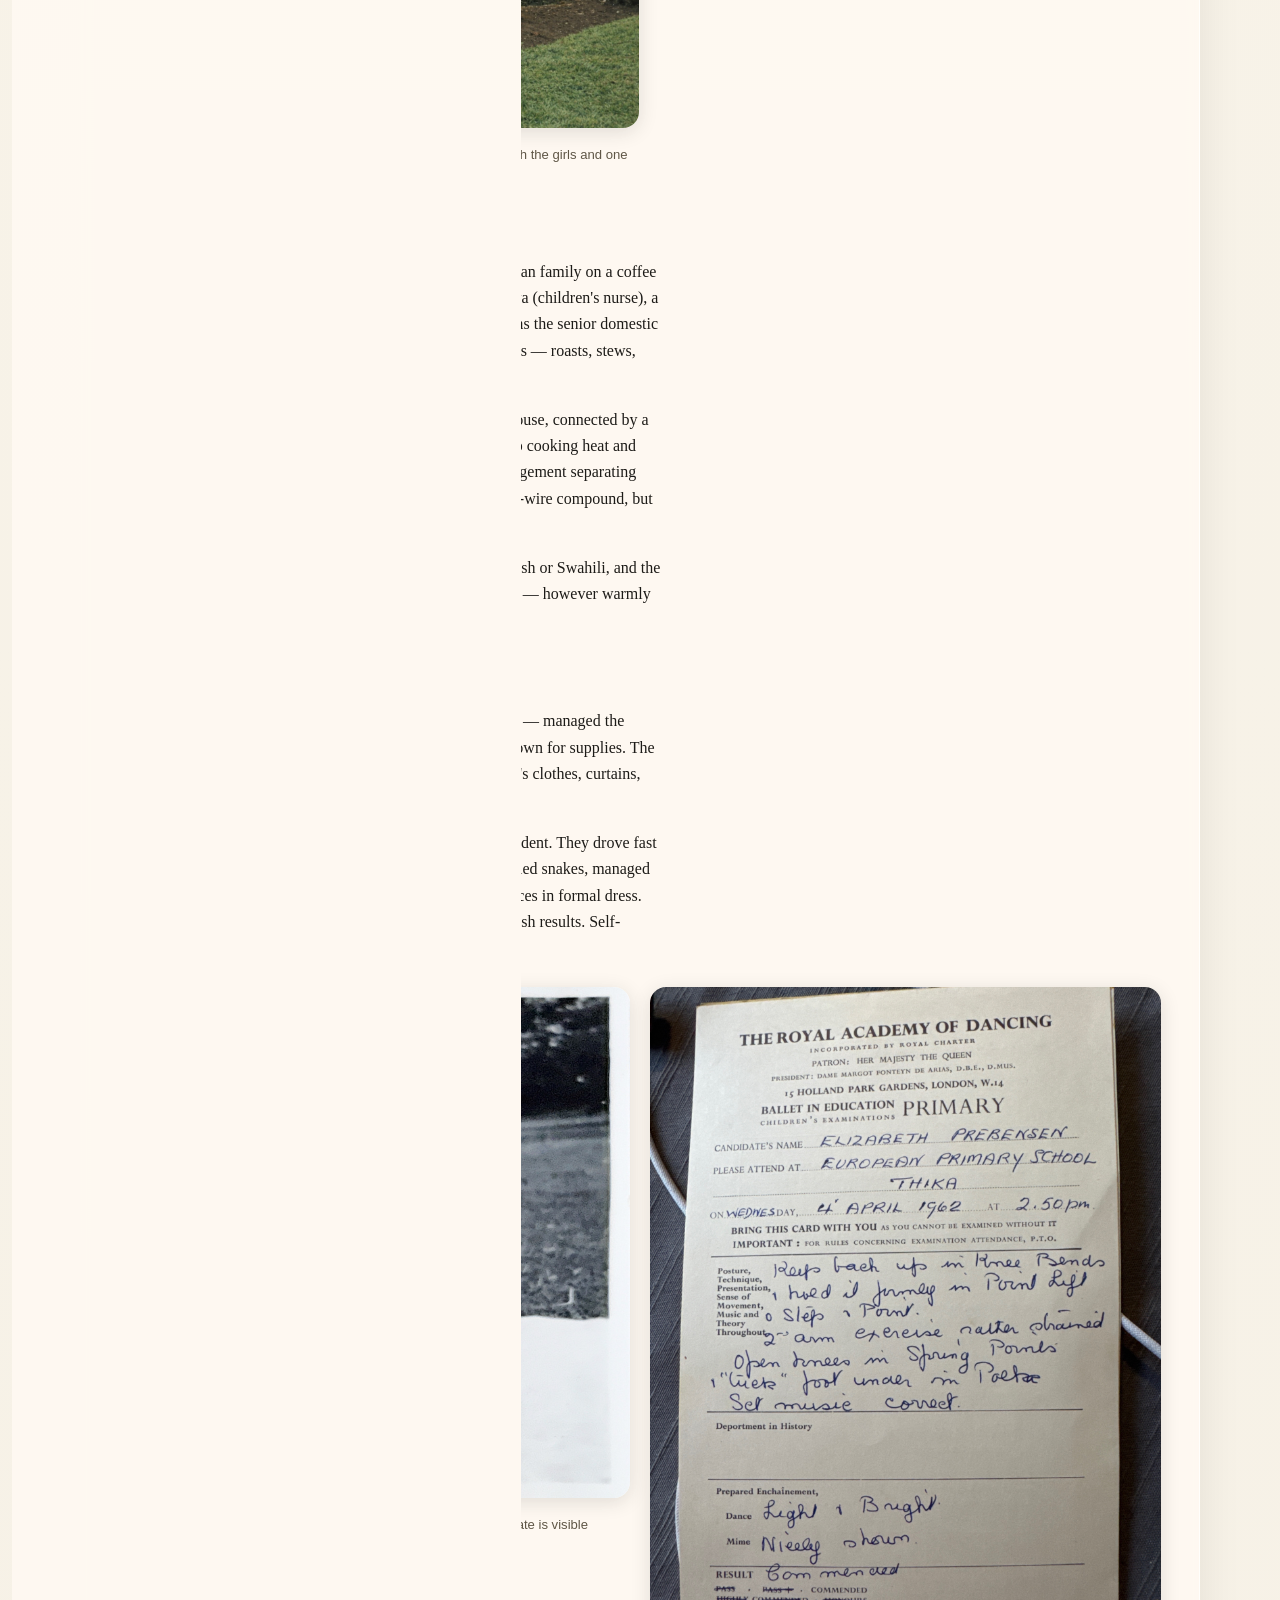
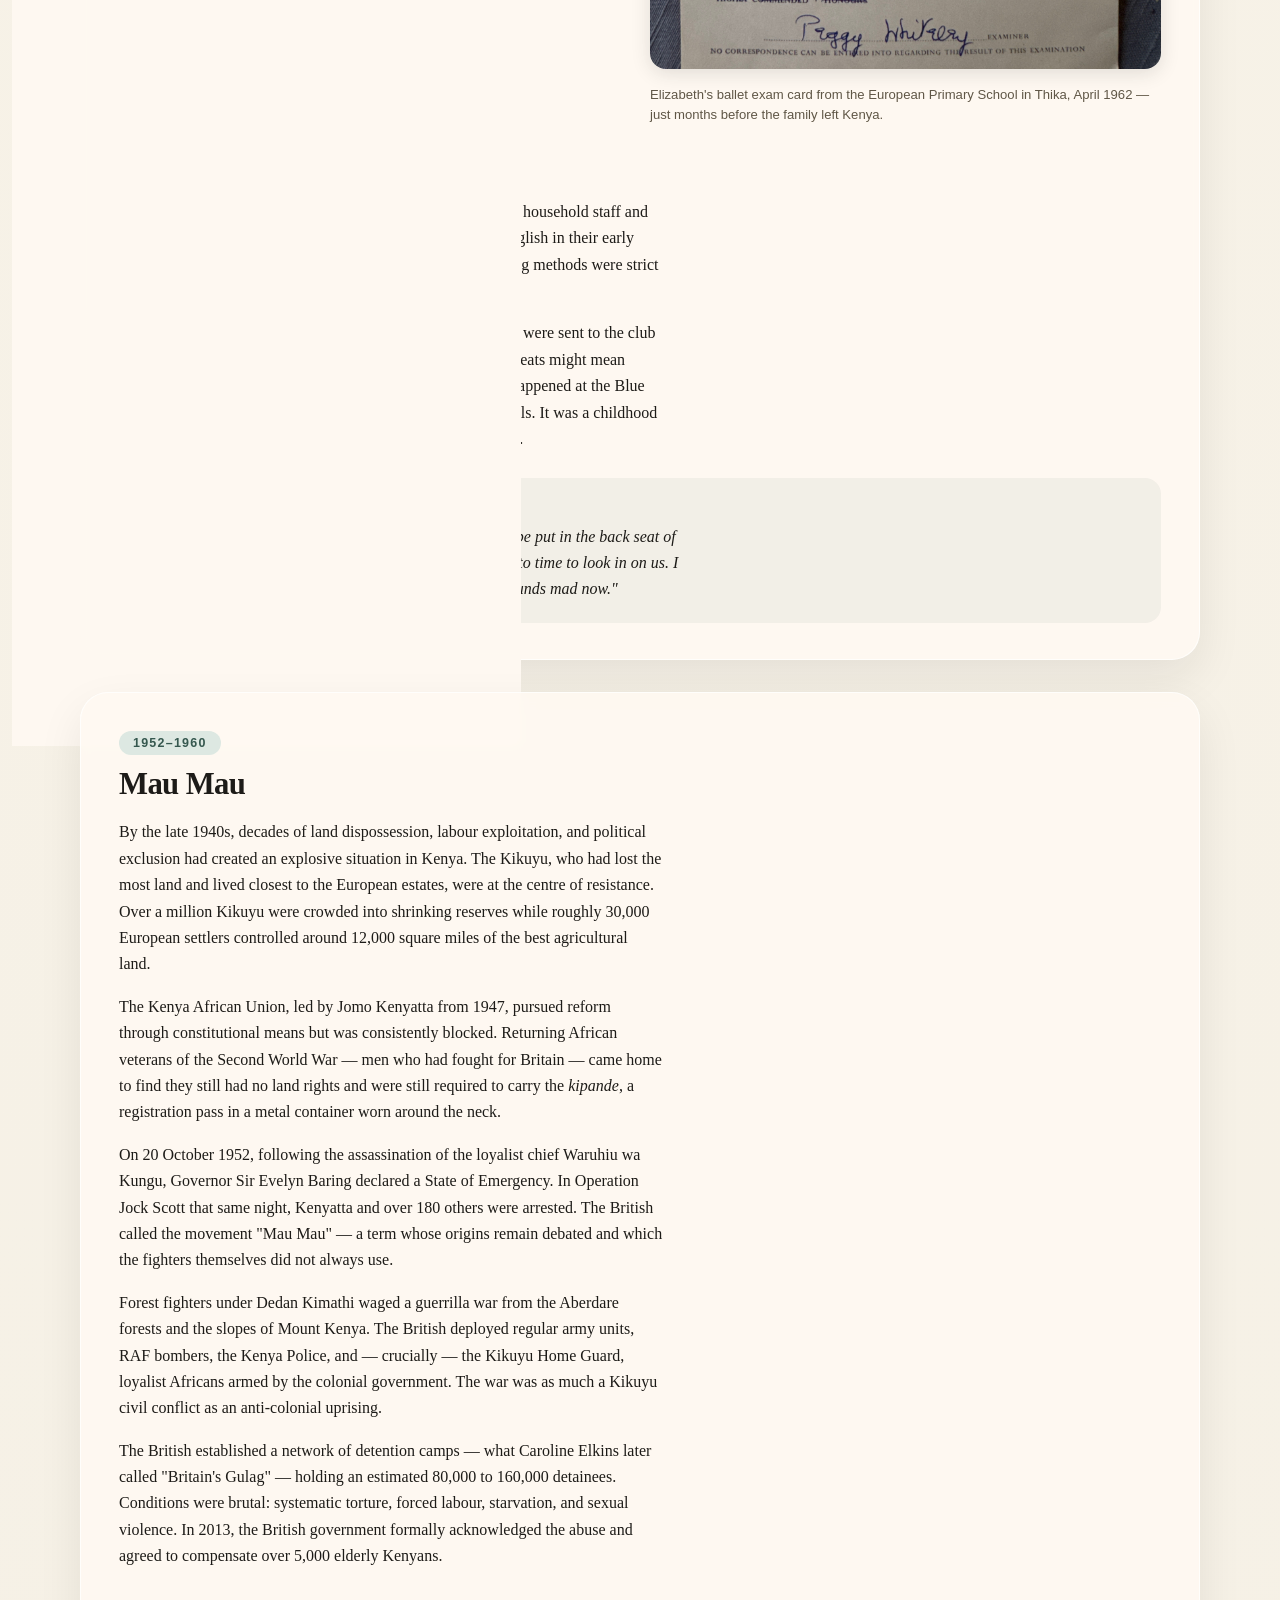
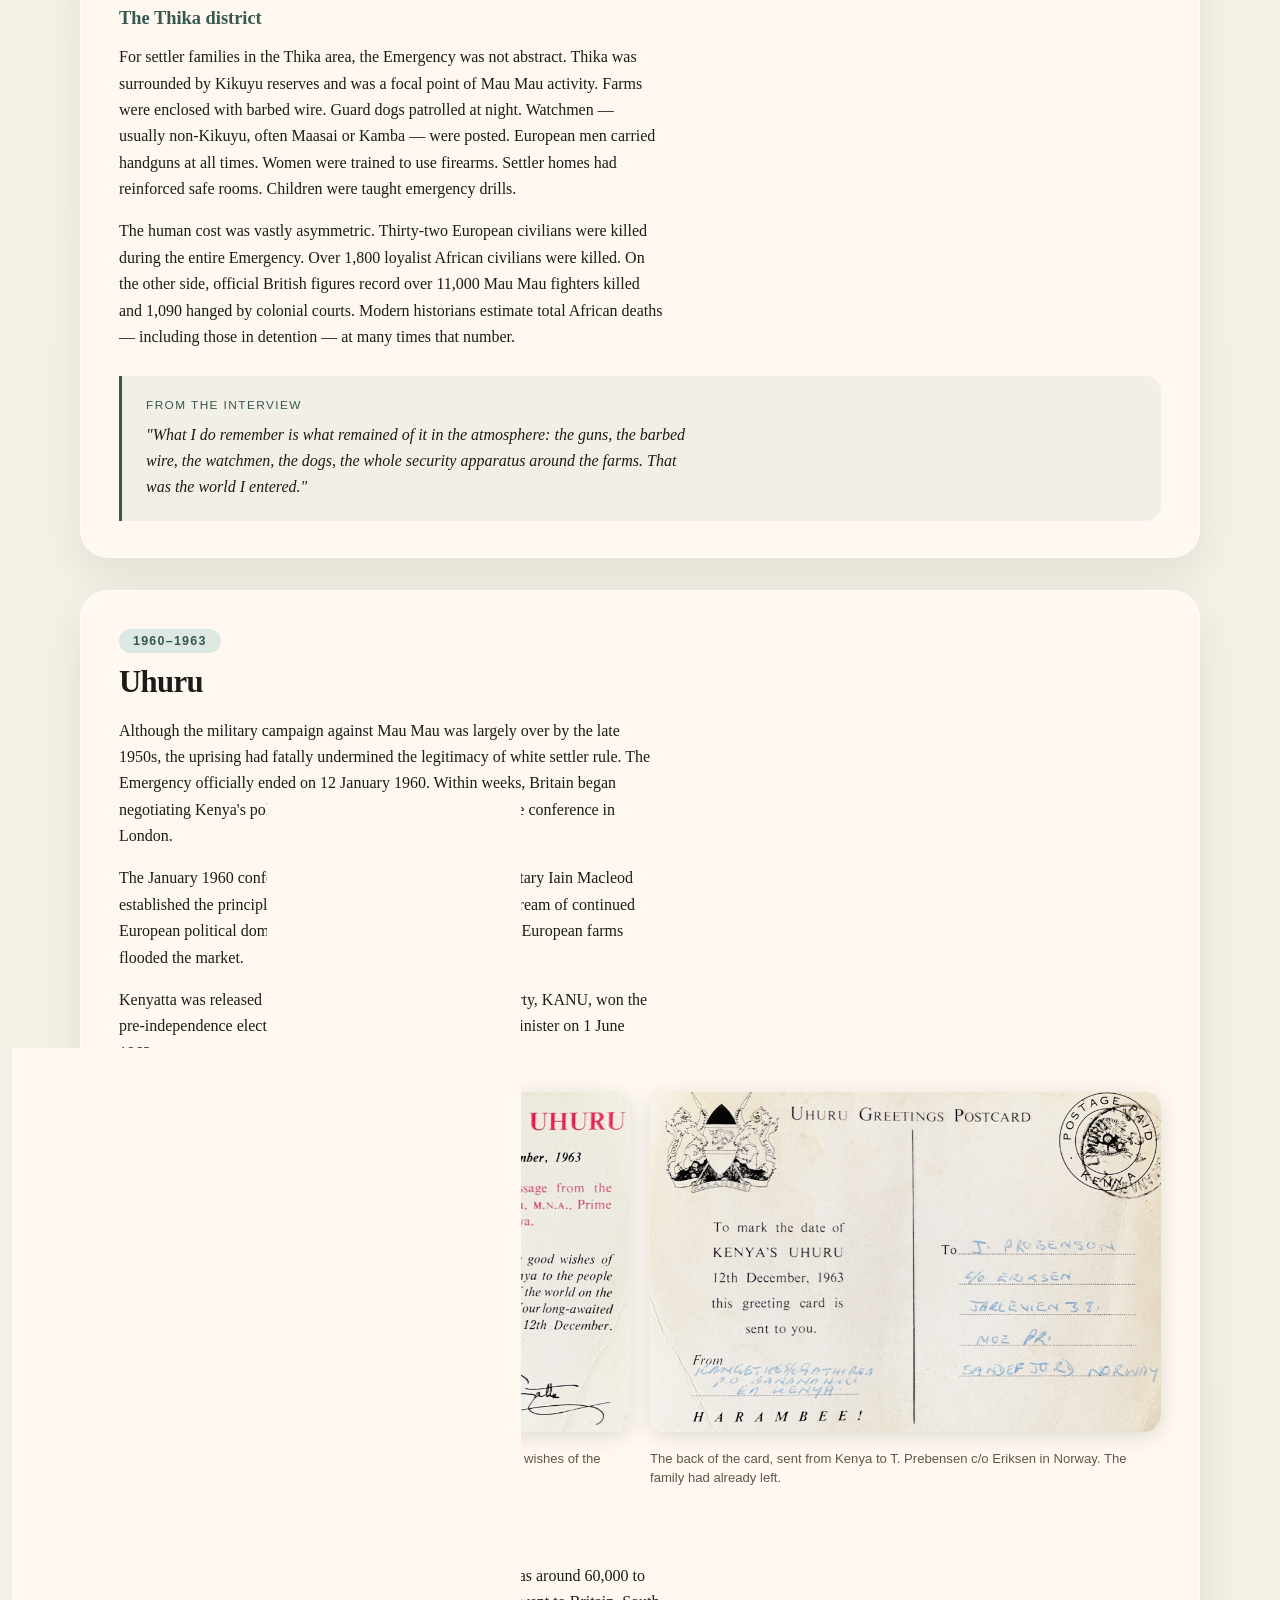
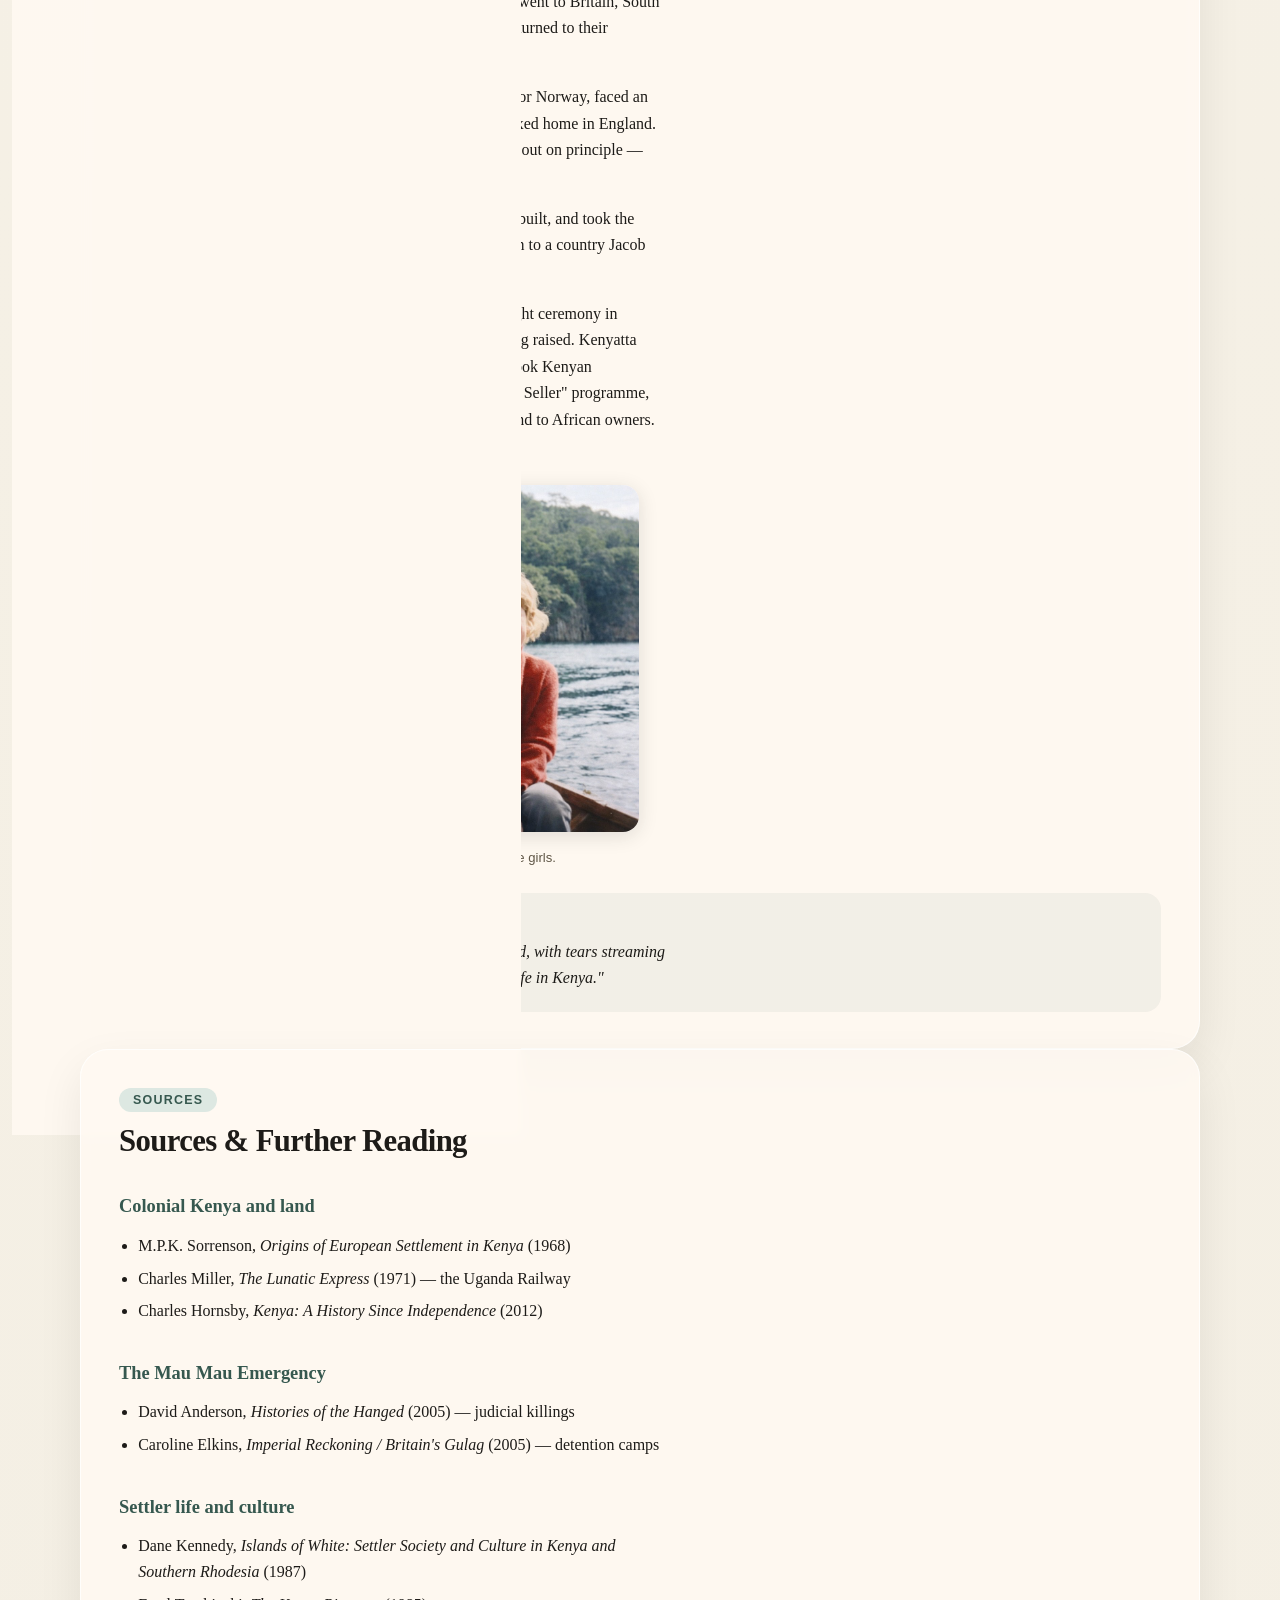
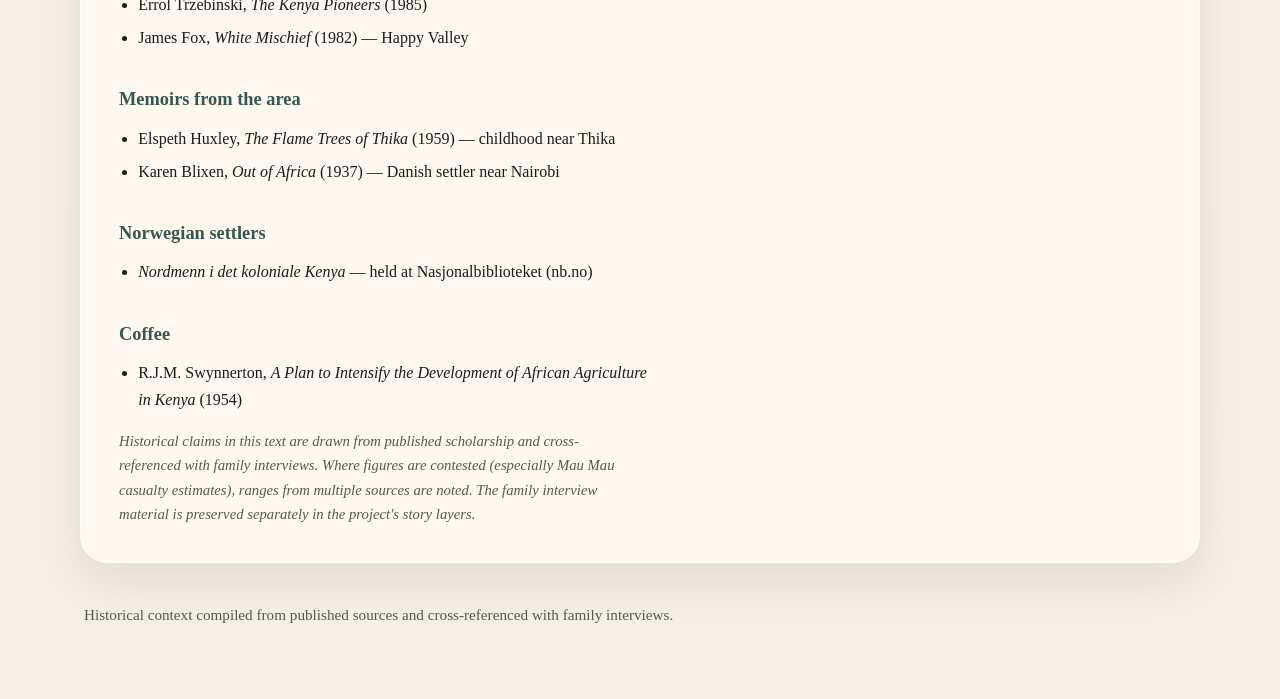
==== commit 7f58ab68: "Add family photos to history page 11 photos placed across the historical context page: Jacob portrai" ====
--- a/docs/history.html
+++ b/docs/history.html
@@ -27,6 +27,10 @@
           Her father was Norwegian. Her mother was English. The country was a British colony
           in the grip of an armed uprising. This is the history that made that childhood possible.
         </p>
+        <figure class="chapter-photo" style="margin-top: 24px;">
+          <img src="photos/jacob-rosemary-formal.jpeg" alt="Jacob and Rosemary Prebensen" loading="lazy">
+          <figcaption>Jacob and Rosemary Prebensen.</figcaption>
+        </figure>
       </section>
 
       <!-- Timeline navigation -->
@@ -126,18 +130,28 @@
           <p>
             Settlement was not only British. South Africans, Scandinavians, Greeks, Italians, and others
             came. Norwegian settlers formed a small but notable community. The Koren family, who would
-            later draw Jakob Prebensen to Kenya, were part of this Norwegian presence. A book titled
+            later draw Jacob Prebensen to Kenya, were part of this Norwegian presence. A book titled
             <em>Norwegians in Colonial Kenya</em> documents their stories.
           </p>
           <p>
             In 1920, the Protectorate was formally renamed the Colony and Protectorate of Kenya, signalling
             that Britain intended to stay.
           </p>
+          <div class="photo-pair">
+            <figure class="chapter-photo">
+              <img src="photos/jacob-portrait.jpeg" alt="Jacob Prebensen as a young man" loading="lazy">
+              <figcaption>Jacob Prebensen. "He was a very, very handsome man," she said. "He thought highly of himself and his looks."</figcaption>
+            </figure>
+            <figure class="chapter-photo">
+              <img src="photos/rosemary-wrens.jpeg" alt="Rosemary Durant in her WRNS uniform during the war" loading="lazy">
+              <figcaption>Rosemary Durant in her Women's Royal Naval Service uniform. Only after her death did they discover she had been part of the Enigma work at Bletchley Park.</figcaption>
+            </figure>
+          </div>
           <div class="voice-note">
             <p class="eyebrow">From the interview</p>
             <p>
               "One of those contacts was his cousin, Vesla Koren, who had moved out to Kenya with her
-              husband, Dan Koren. [...] I think it was through her that Jakob got the idea of going out
+              husband, Dan Koren. [...] I think it was through her that Jacob got the idea of going out
               there himself and trying a life in the settler world in Kenya."
             </p>
           </div>
@@ -200,6 +214,10 @@
             when the Prebensen family was at Rubislaw, these were almost certainly the varieties growing
             on the estate.
           </p>
+          <figure class="chapter-photo">
+            <img src="photos/coffee-picking.jpeg" alt="Workers picking coffee on a Kenyan plantation" loading="lazy">
+            <figcaption>Coffee picking in the highlands. The pickers were overwhelmingly Kikuyu women and men from the surrounding area.</figcaption>
+          </figure>
           <h3>How the plantation worked</h3>
           <p>
             The annual cycle began after the rains, when coffee trees flowered with white blossoms.
@@ -217,7 +235,7 @@
           </p>
           <p>
             All Kenyan coffee was sold through the Coffee Board of Kenya at weekly auctions in Nairobi.
-            The estate manager &mdash; Jakob, in this case &mdash; kept the accounts and oversaw
+            The estate manager &mdash; Jacob, in this case &mdash; kept the accounts and oversaw
             operations, but the Sutcliffe family owned the plantation and took the profits.
           </p>
           <h3>The ban on African coffee</h3>
@@ -272,6 +290,10 @@
             The vast majority of settlers were working farmers who lived modest, hard-working lives
             on isolated estates.
           </p>
+          <figure class="chapter-photo">
+            <img src="photos/family-rubislaw.jpeg" alt="The Prebensen family at Rubislaw: Jacob in khaki, Rosemary, and two daughters in the garden" loading="lazy">
+            <figcaption>The family at Rubislaw. Jacob in khaki, Rosemary in a blue dress, with the girls and one of the Alsatians. The lush garden behind them was Rosemary's pride.</figcaption>
+          </figure>
           <h3>The household</h3>
           <p>
             The household itself was a small colonial institution. A European family on a coffee estate
@@ -305,6 +327,16 @@
             pools by post, waiting weeks for British results. Self-reliance was not optional on a
             remote coffee estate.
           </p>
+          <div class="photo-pair">
+            <figure class="chapter-photo">
+              <img src="photos/girls-rubislaw.jpeg" alt="Elizabeth and Wenche as small children sitting on a blanket at Rubislaw" loading="lazy">
+              <figcaption>Elizabeth and Wenche at Rubislaw. A thatched structure from the estate is visible behind them.</figcaption>
+            </figure>
+            <figure class="chapter-photo">
+              <img src="photos/ballet-exam-thika.jpeg" alt="Royal Academy of Dancing exam card for Elizabeth Prebensen, European Primary School, Thika, 1962" loading="lazy">
+              <figcaption>Elizabeth's ballet exam card from the European Primary School in Thika, April 1962 &mdash; just months before the family left Kenya.</figcaption>
+            </figure>
+          </div>
           <h3>Children between worlds</h3>
           <p>
             Children grew up bilingual, speaking Swahili with the aya and household staff and English
@@ -375,7 +407,7 @@
             For settler families in the Thika area, the Emergency was not abstract. Thika was surrounded
             by Kikuyu reserves and was a focal point of Mau Mau activity. Farms were enclosed with
             barbed wire. Guard dogs patrolled at night. Watchmen &mdash; usually non-Kikuyu, often
-            Maasai or Kamba &mdash; were posted. European men carried pistols at all times. Women
+            Maasai or Kamba &mdash; were posted. European men carried handguns at all times. Women
             were trained to use firearms. Settler homes had reinforced safe rooms. Children were
             taught emergency drills.
           </p>
@@ -417,6 +449,16 @@
             Kenyatta was released from restriction in August 1961. His party, KANU, won the
             pre-independence elections in May 1963. He became Prime Minister on 1 June 1963.
           </p>
+          <div class="photo-pair">
+            <figure class="chapter-photo">
+              <img src="photos/uhuru-card-front.jpeg" alt="Kenya's Uhuru independence card with Kenyatta's message, 12 December 1963" loading="lazy">
+              <figcaption>Kenyatta's Uhuru greeting card, 12 December 1963: "I send the good wishes of the people of Kenya to the people of all countries of the world."</figcaption>
+            </figure>
+            <figure class="chapter-photo">
+              <img src="photos/uhuru-card-back.jpeg" alt="Back of Uhuru postcard addressed to T. Prebensen in Norway" loading="lazy">
+              <figcaption>The back of the card, sent from Kenya to T. Prebensen c/o Eriksen in Norway. The family had already left.</figcaption>
+            </figure>
+          </div>
           <h3>The exodus</h3>
           <p>
             At its peak in the early 1950s, Kenya's European population was around 60,000 to 80,000.
@@ -425,13 +467,13 @@
           </p>
           <p>
             The Prebensen family, with no obvious home in either Britain or Norway, faced an agonising
-            choice. Jakob had fled Norway. Rosemary had no fixed home in England. Rhodesia was
-            considered and rejected. South Africa was ruled out on principle &mdash; Jakob did not
+            choice. Jacob had fled Norway. Rosemary had no fixed home in England. Rhodesia was
+            considered and rejected. South Africa was ruled out on principle &mdash; Jacob did not
             support apartheid. In the end, Norway won.
           </p>
           <p>
             They packed wooden crates, said goodbye to the life they had built, and took the night
-            train to Mombasa. From there, they sailed via Cape Town to a country Jakob had once
+            train to Mombasa. From there, they sailed via Cape Town to a country Jacob had once
             tried to escape.
           </p>
           <p>
@@ -441,6 +483,10 @@
             A "Willing Buyer, Willing Seller" programme, funded partly by British loans, transferred
             European-owned land to African owners. The era of the White Highlands was over.
           </p>
+          <figure class="chapter-photo">
+            <img src="photos/family-boat.jpeg" alt="The Prebensen family on a boat, the children now older" loading="lazy">
+            <figcaption>The family together, the children now older. Rosemary, Jacob, and the girls.</figcaption>
+          </figure>
           <div class="voice-note">
             <p class="eyebrow">From the interview</p>
             <p>
--- a/docs/history.css
+++ b/docs/history.css
@@ -151,6 +151,49 @@
   margin-bottom: 0;
 }
 
+/* Photo figures */
+.chapter-photo {
+  margin: 1.6em 0;
+  padding: 0;
+}
+
+.chapter-photo img {
+  width: 100%;
+  max-width: 520px;
+  border-radius: 16px;
+  box-shadow: 0 4px 20px rgba(0, 0, 0, 0.12);
+}
+
+.chapter-photo figcaption {
+  font-family: "Avenir Next", "Gill Sans", Calibri, sans-serif;
+  font-size: 0.82rem;
+  color: var(--muted);
+  margin-top: 8px;
+  max-width: 520px;
+  line-height: 1.5;
+}
+
+.photo-pair {
+  display: flex;
+  gap: 20px;
+  flex-wrap: wrap;
+  margin: 1.6em 0;
+}
+
+.photo-pair .chapter-photo {
+  margin: 0;
+  flex: 1;
+  min-width: 200px;
+}
+
+.photo-pair .chapter-photo img {
+  max-width: 100%;
+}
+
+.photo-pair .chapter-photo figcaption {
+  max-width: 100%;
+}
+
 /* Sources section */
 .history-chapter ul {
   max-width: 68ch;
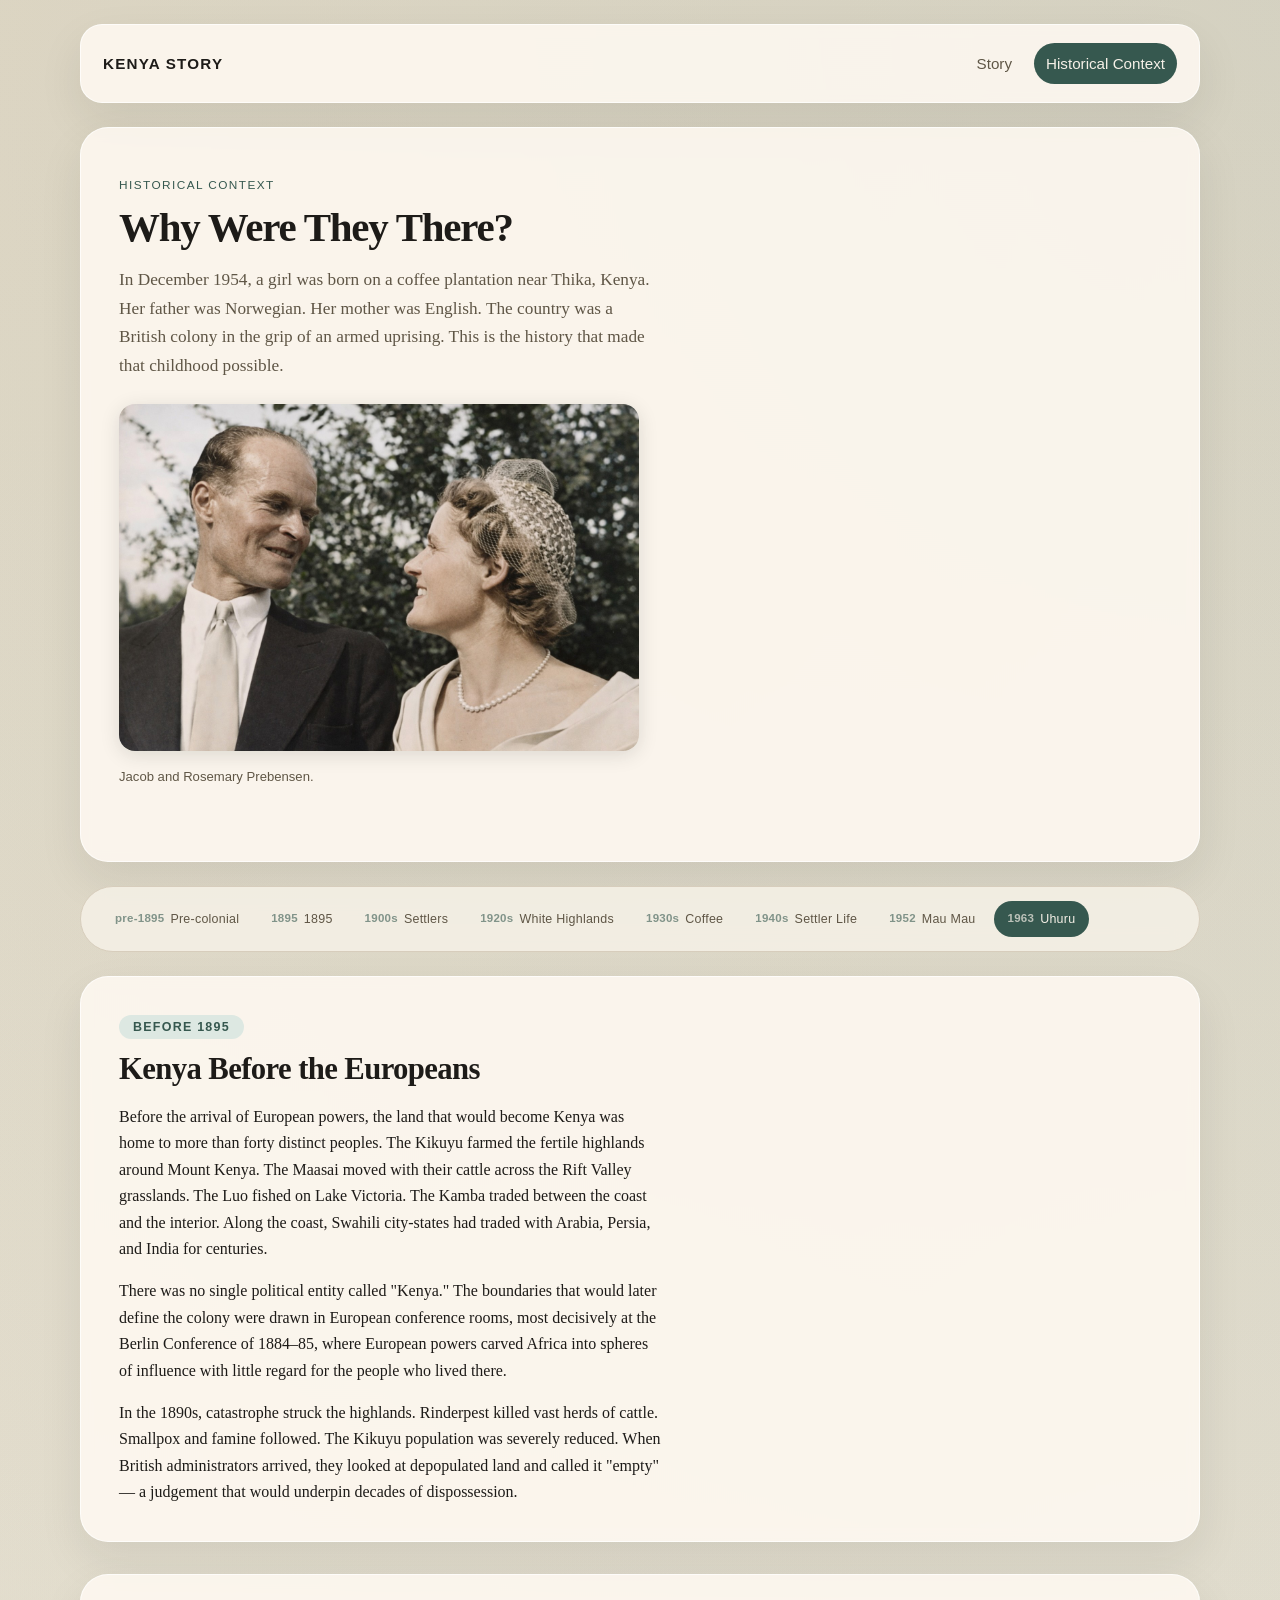
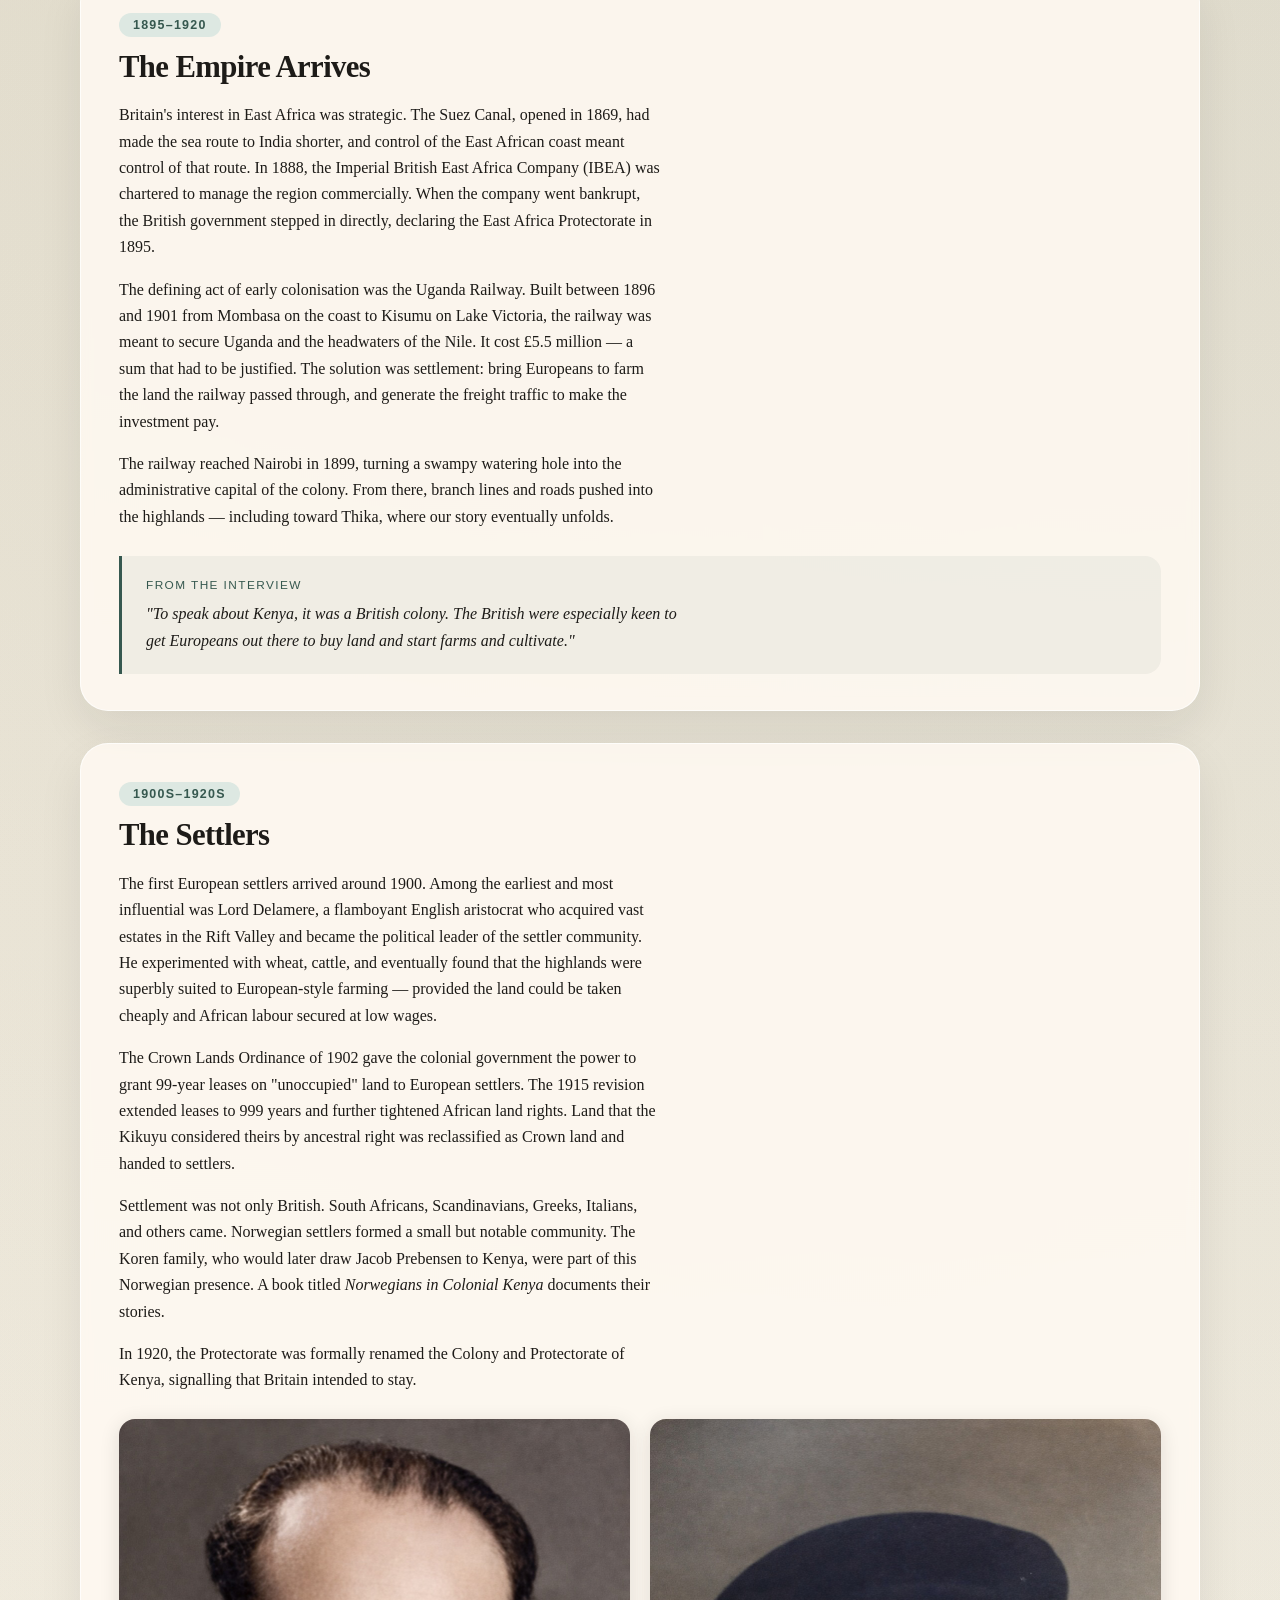
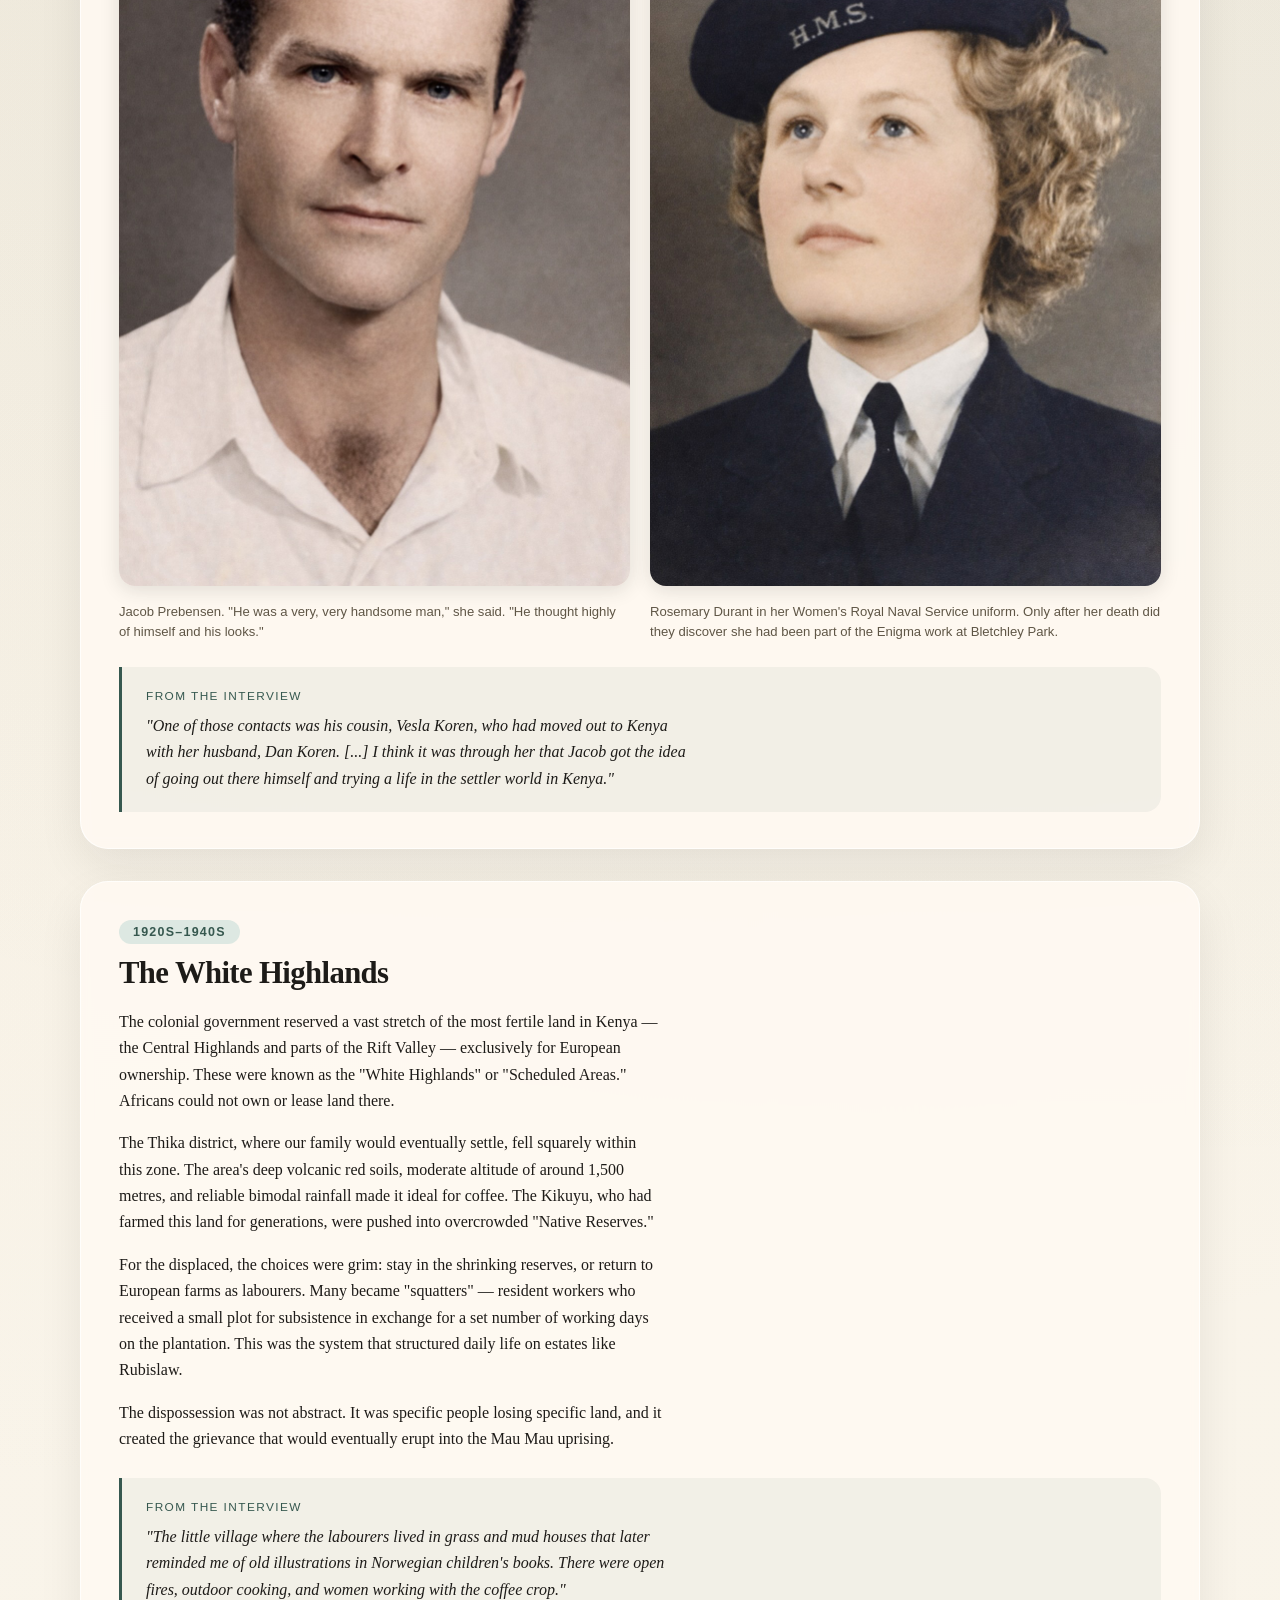
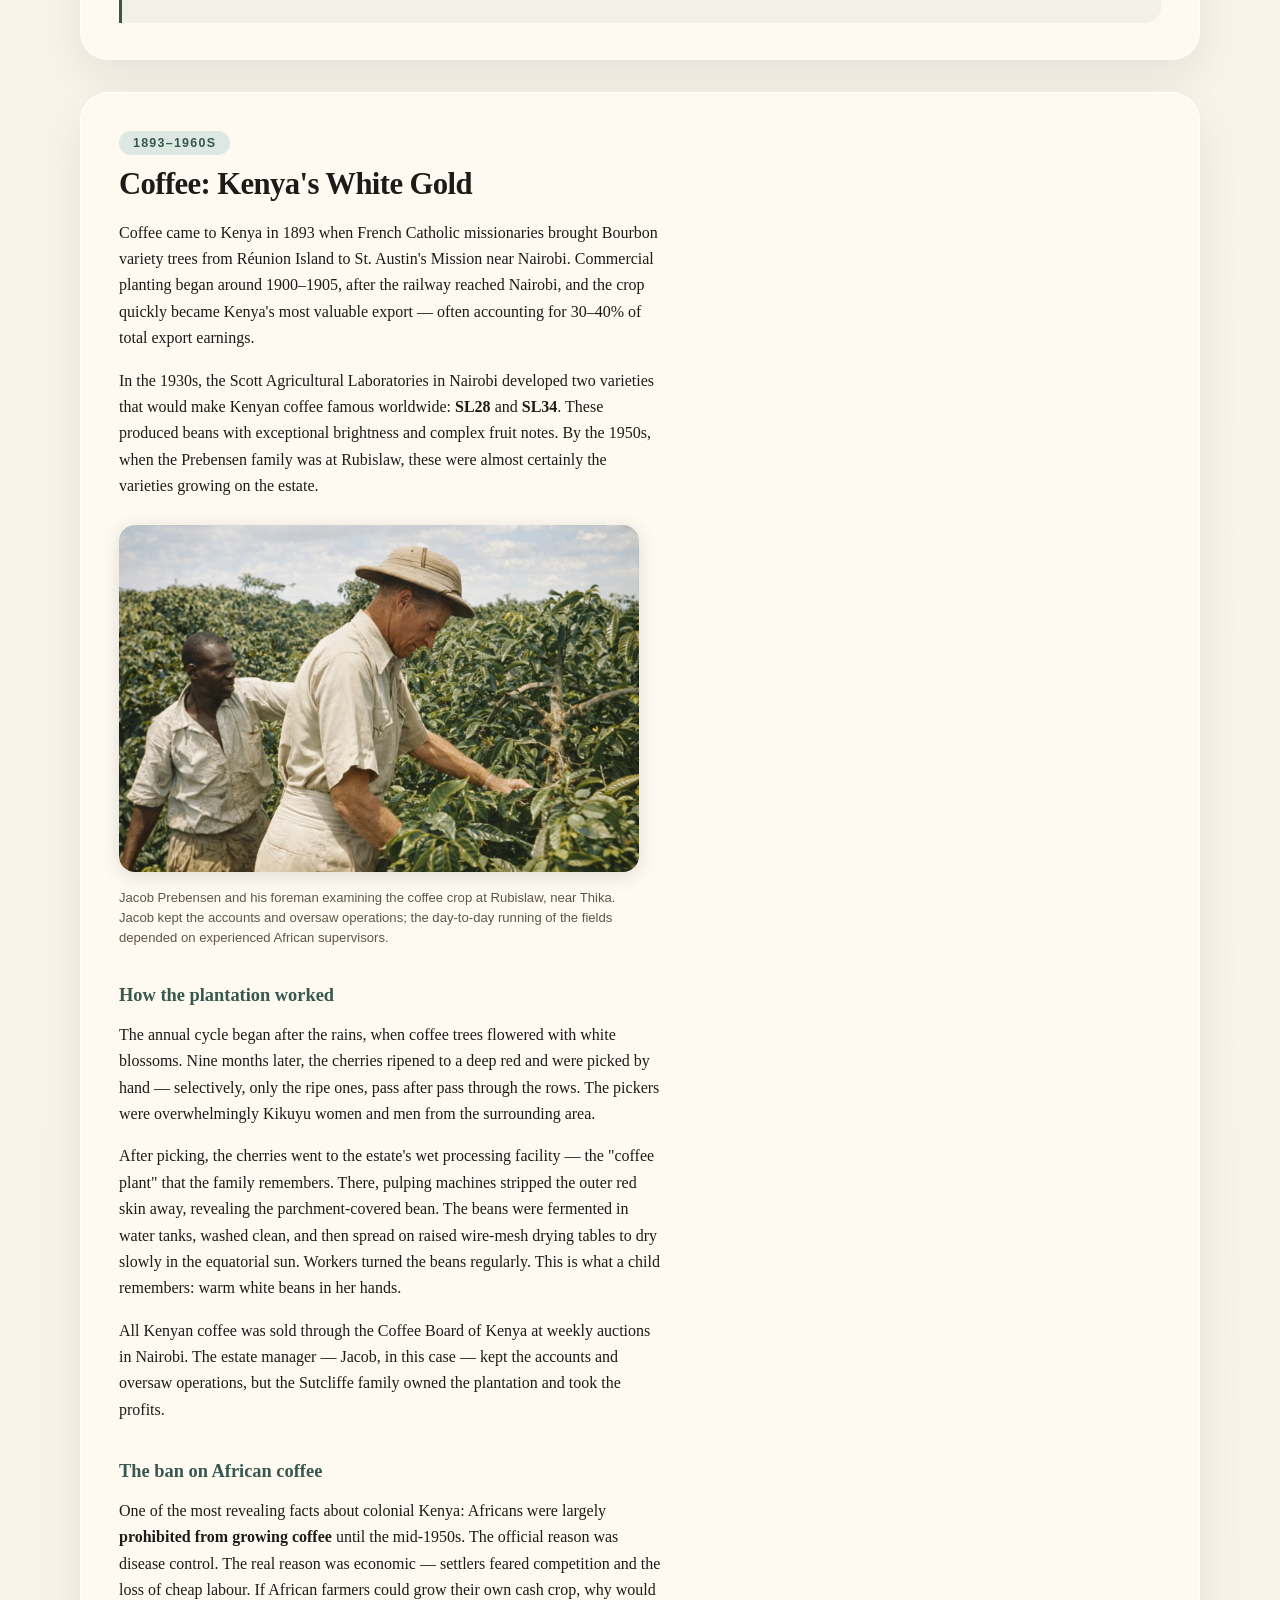
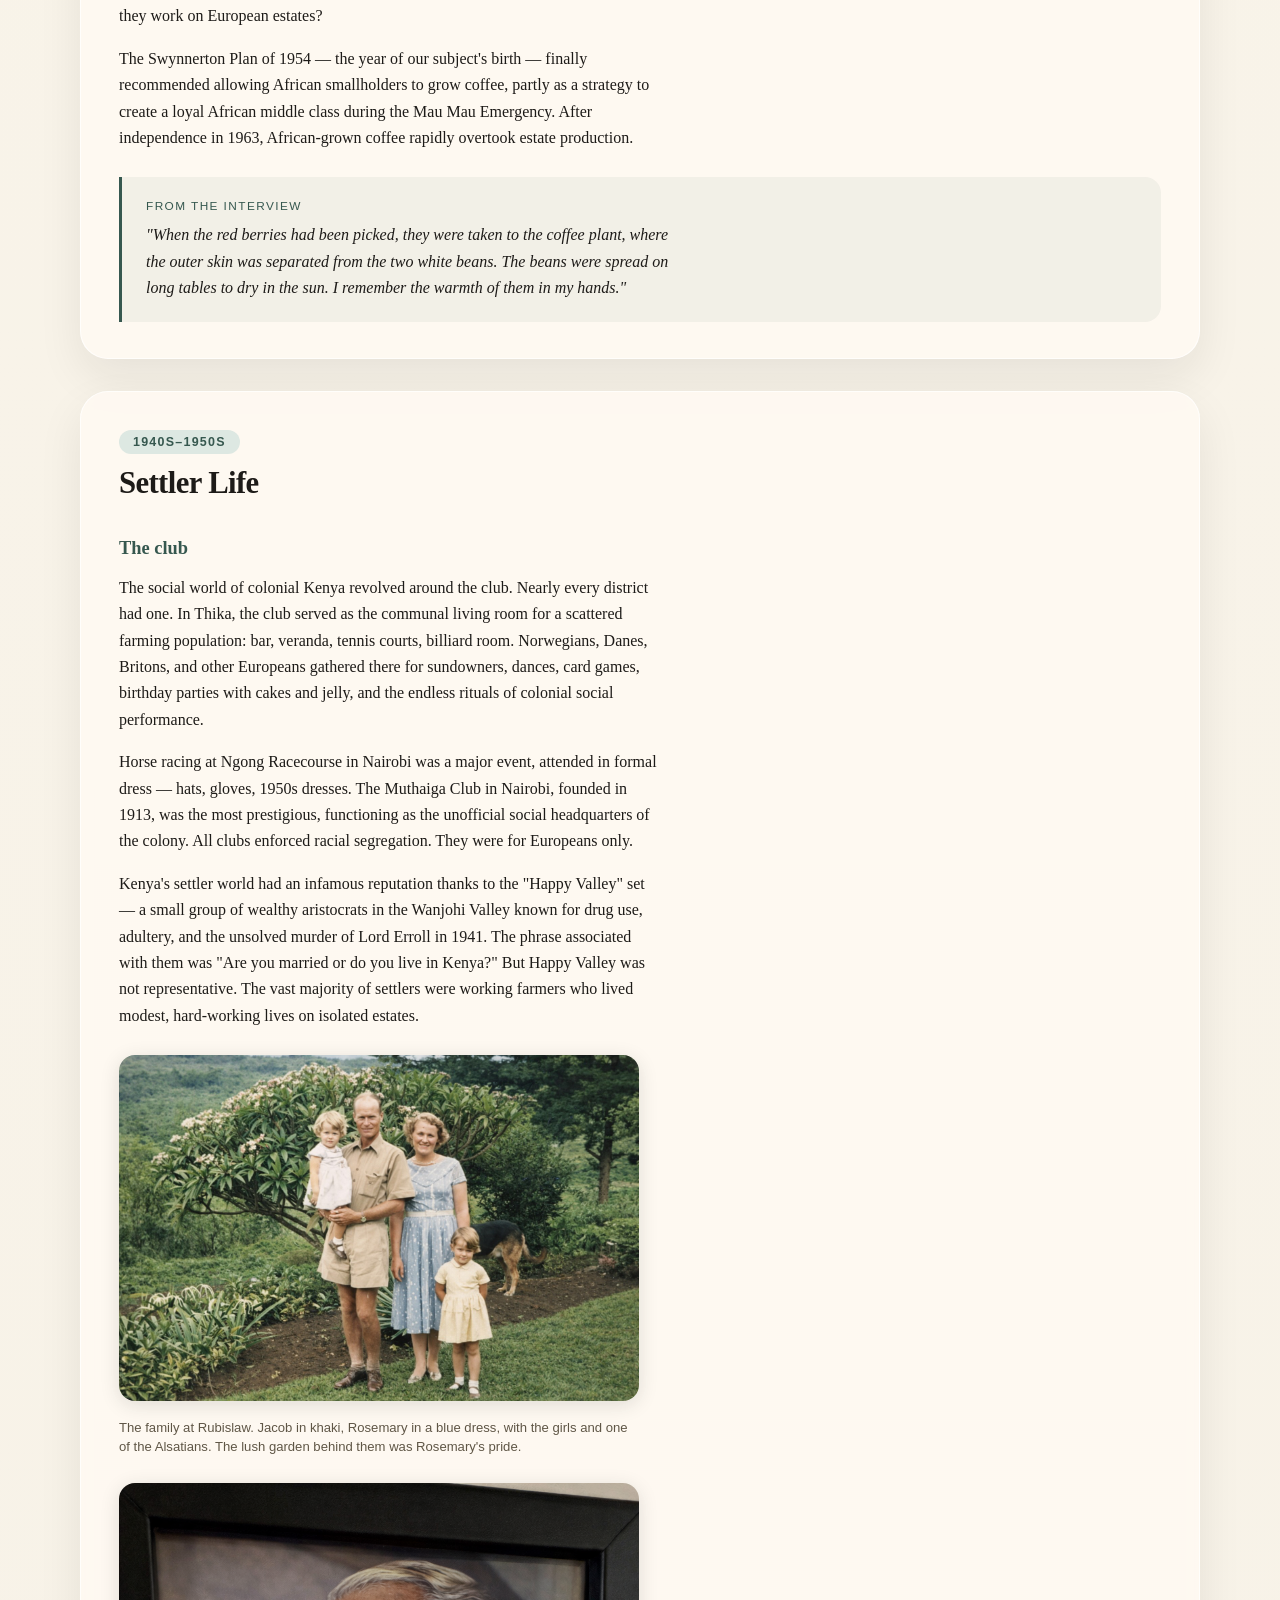
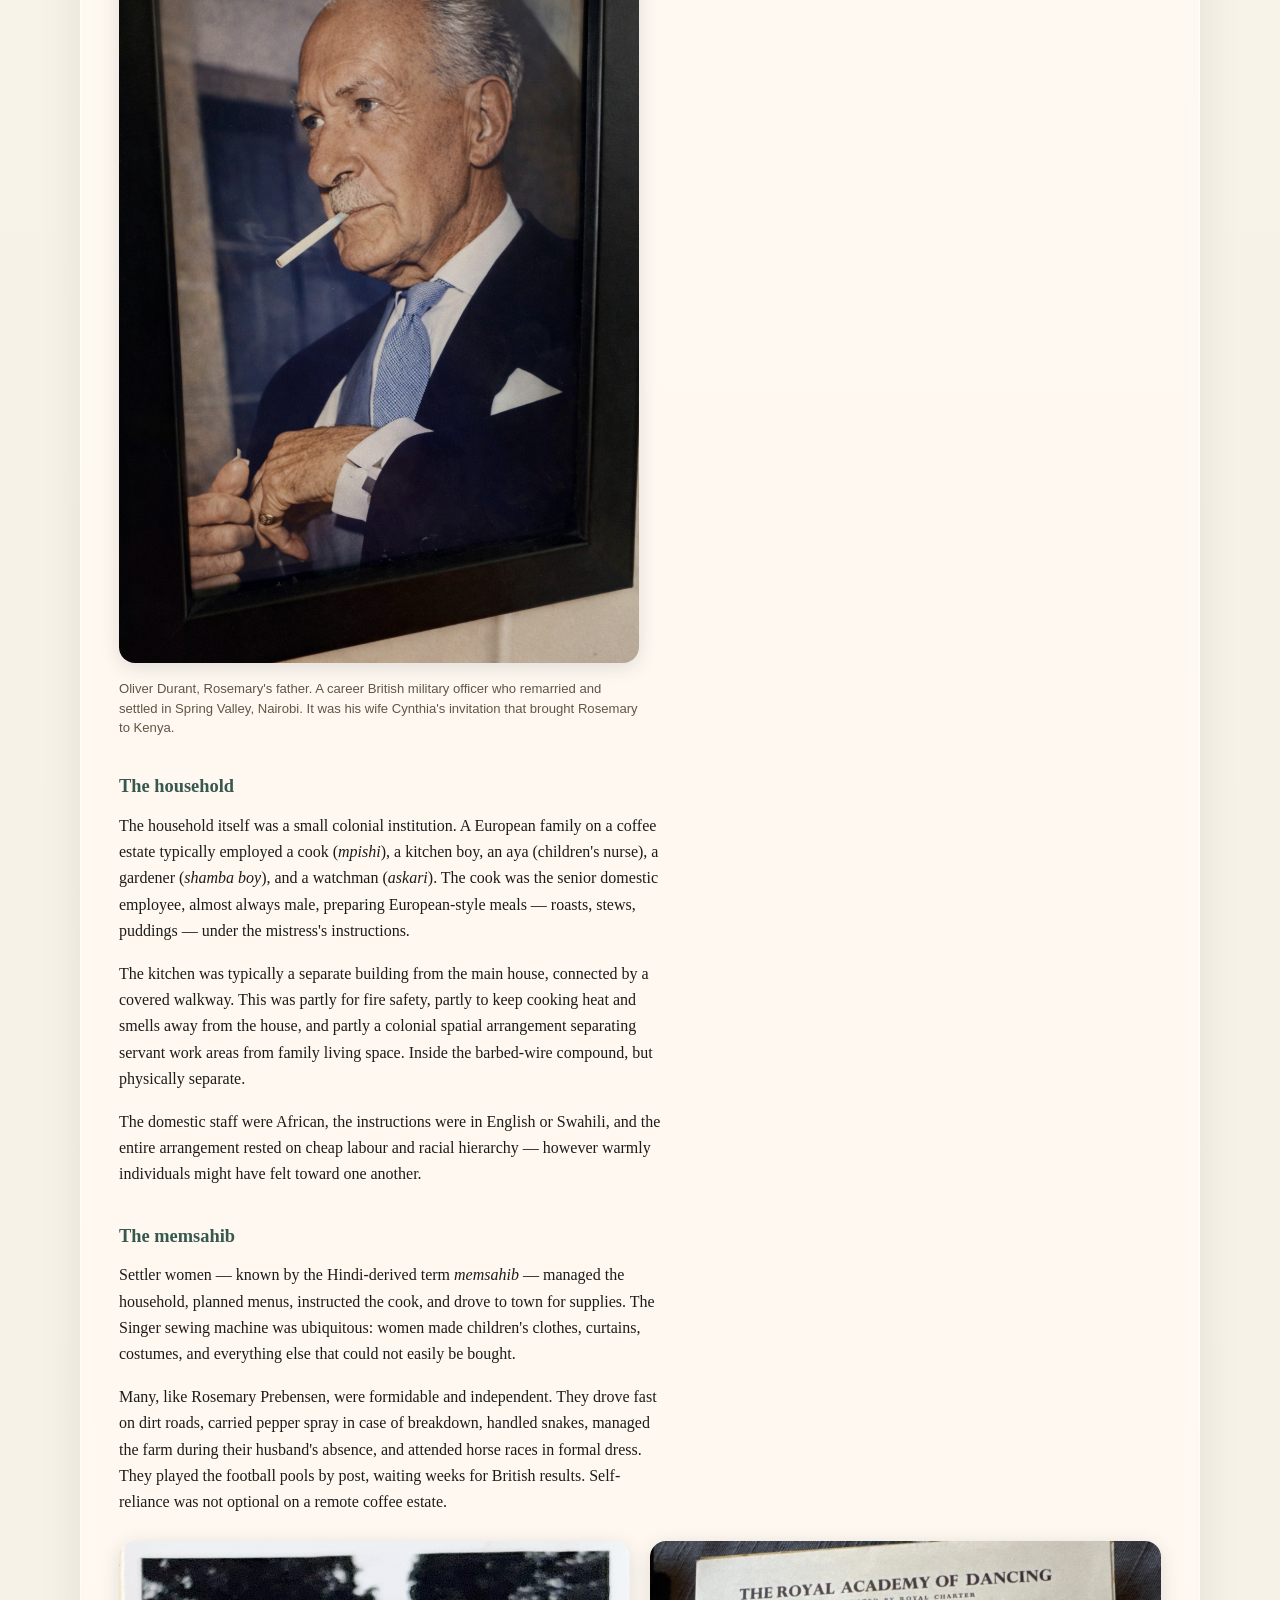
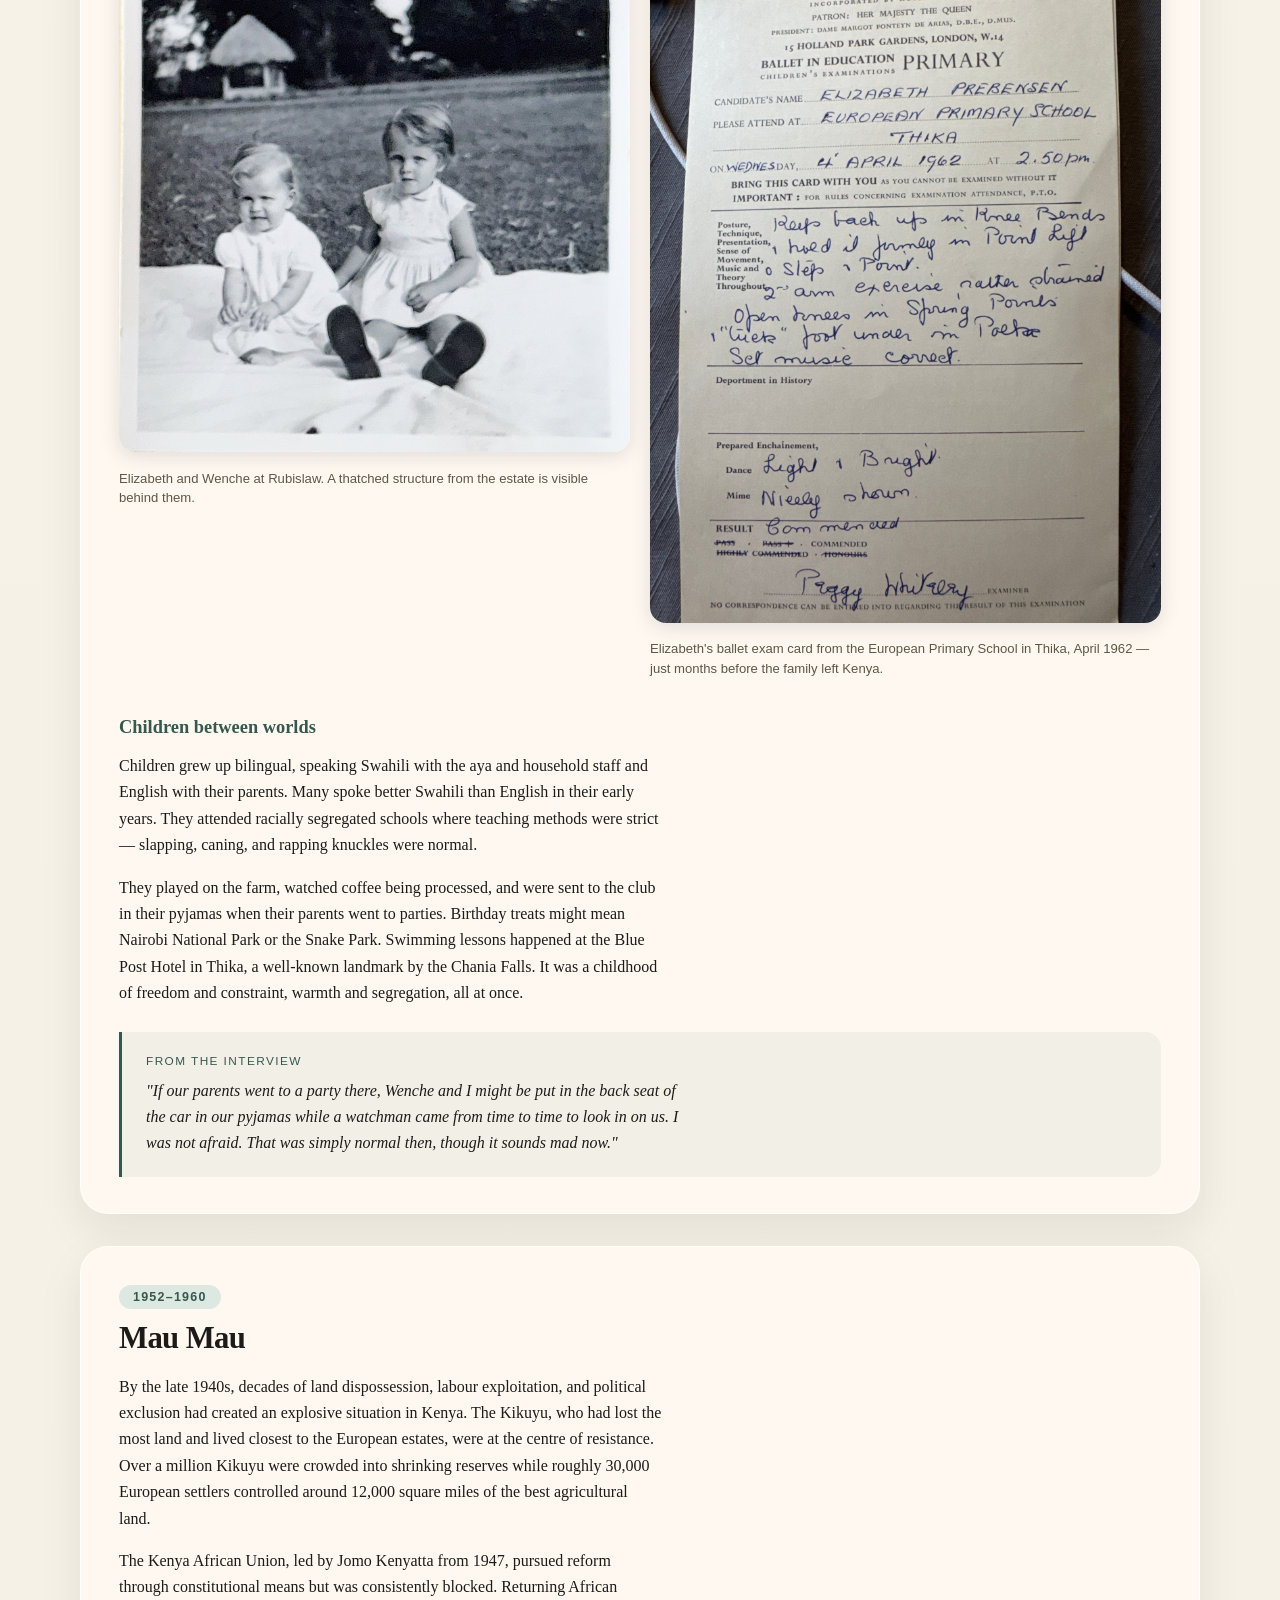
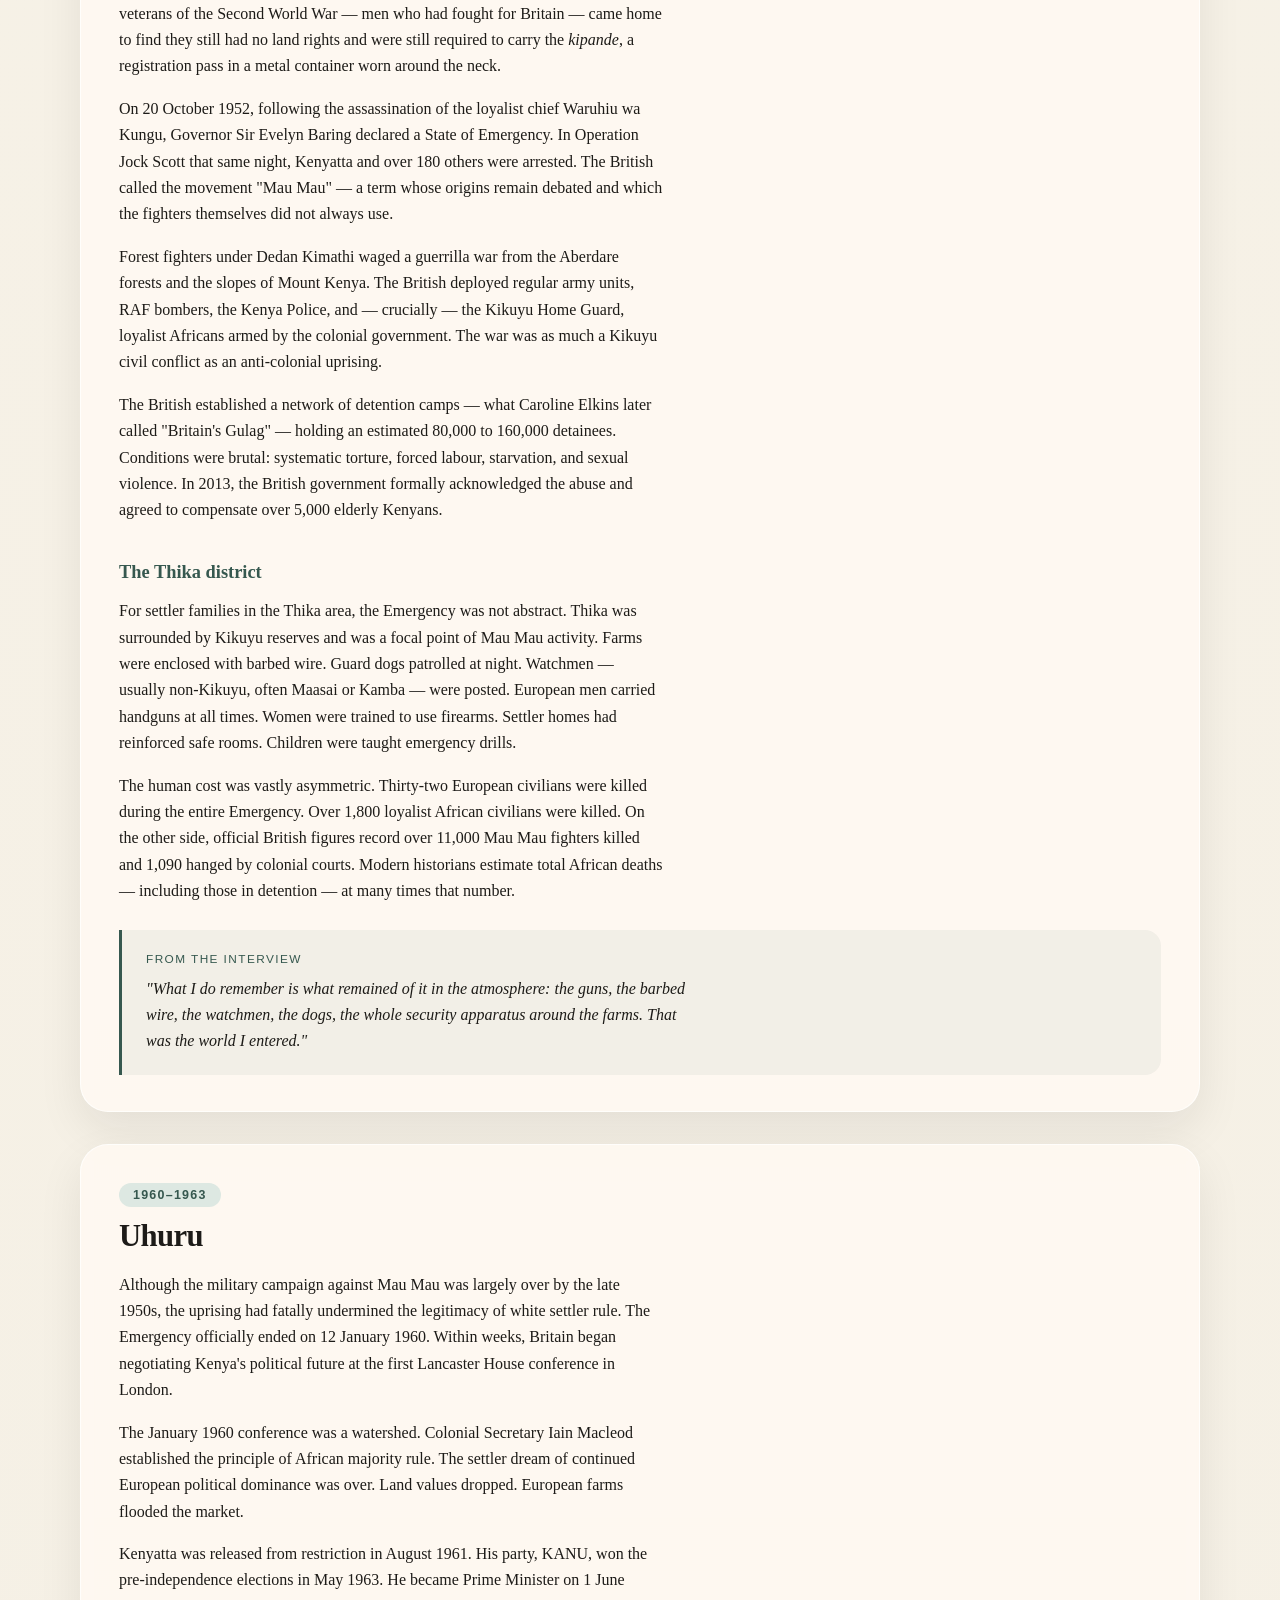
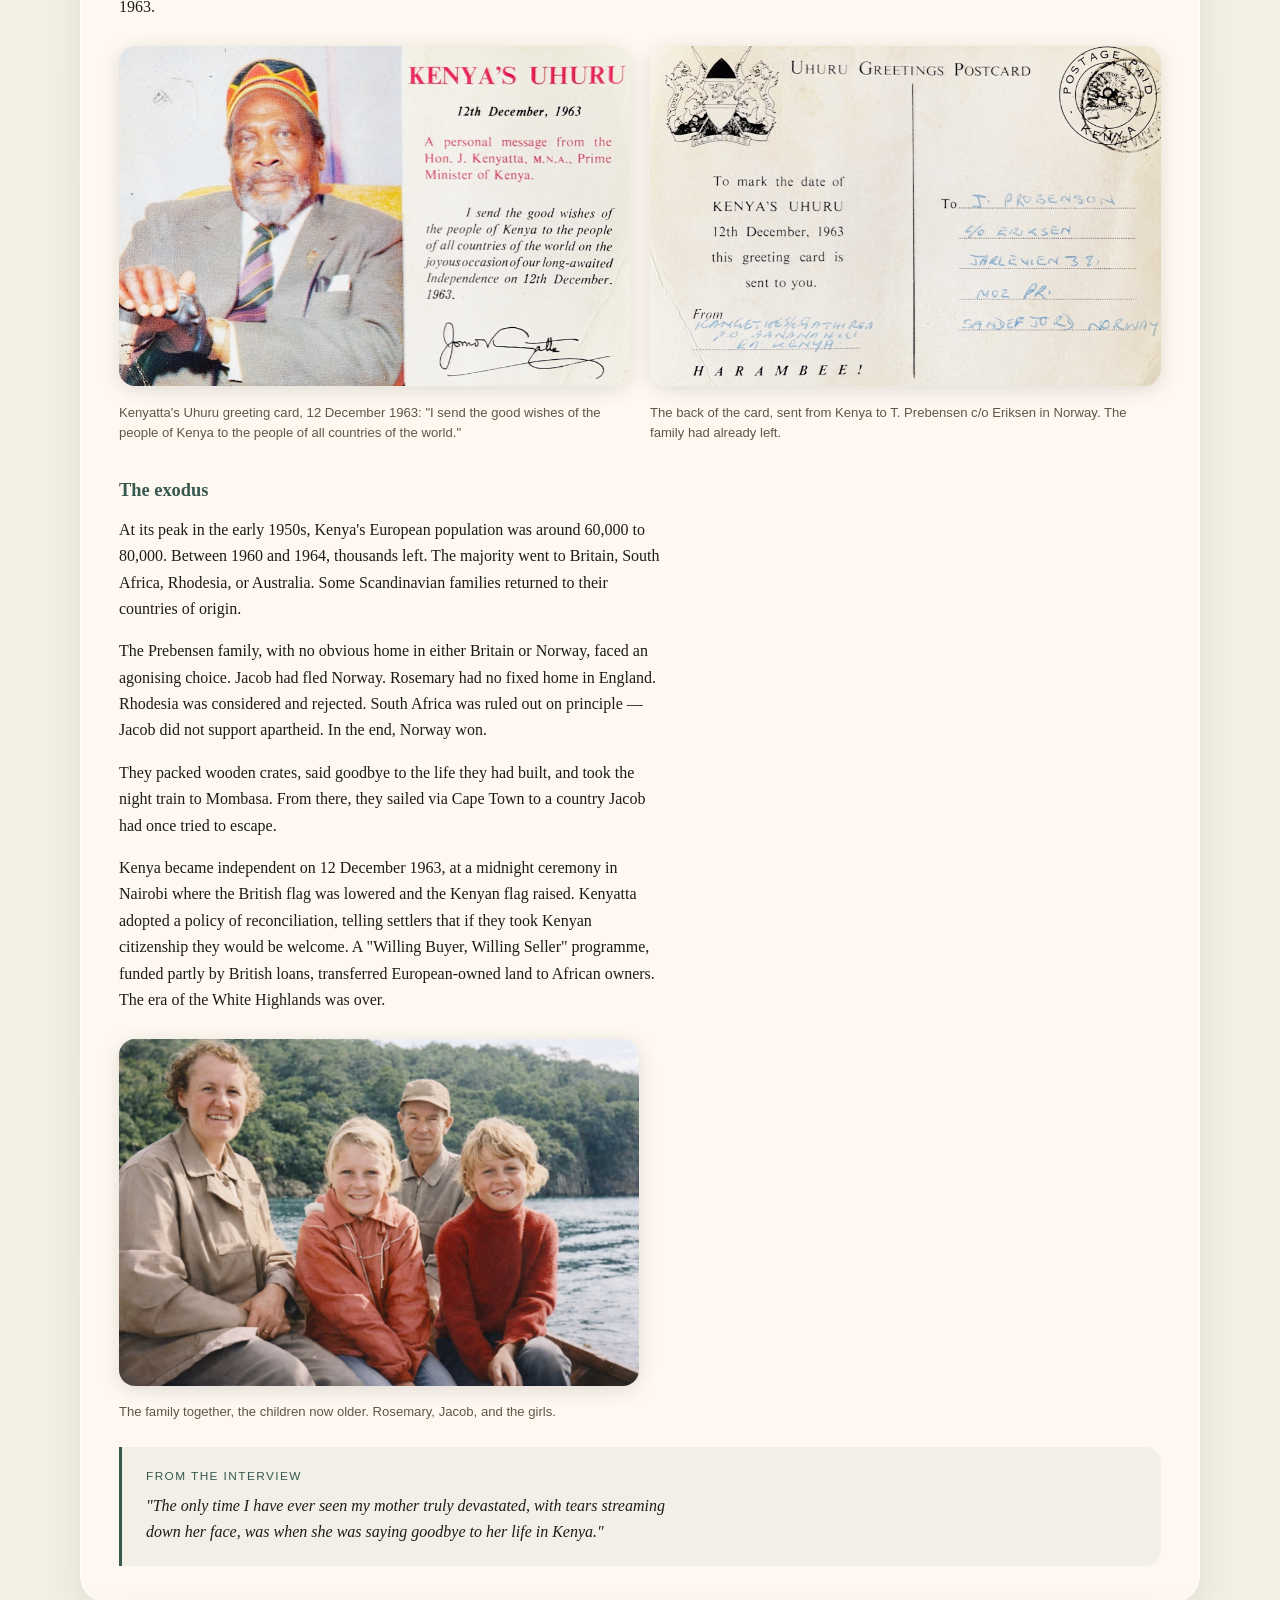
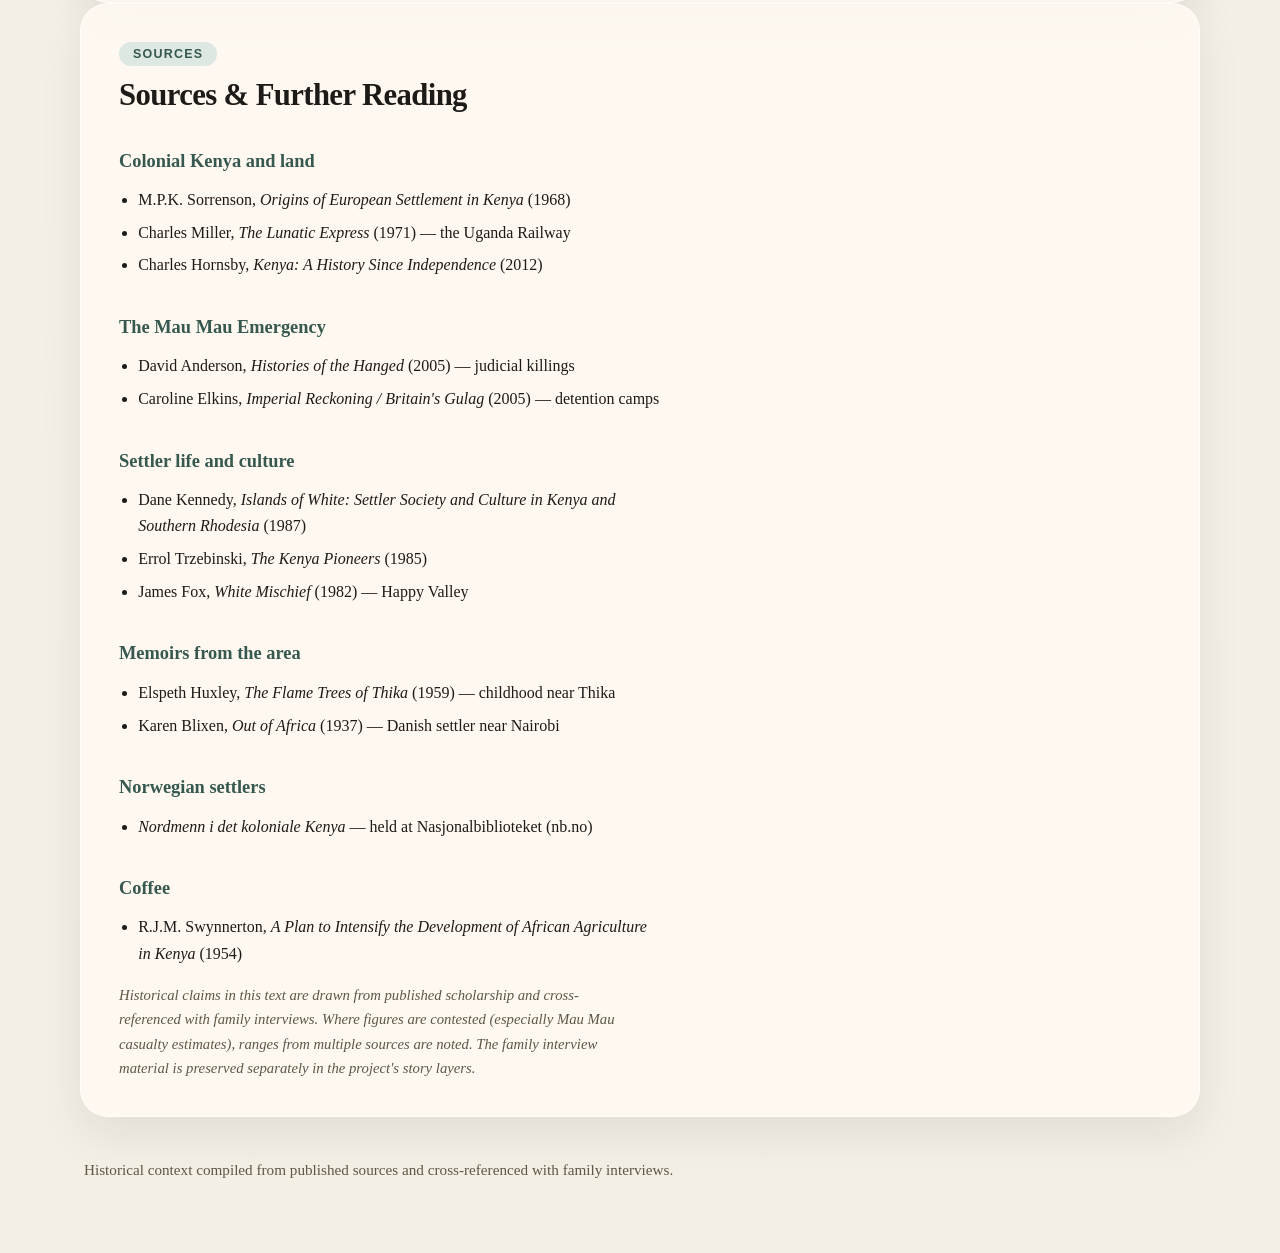
==== commit 96d42612: "Add colorized photos and fix Oliver identification - Replace B&W coffee-picking with colorized versi" ====
--- a/docs/history.html
+++ b/docs/history.html
@@ -215,8 +215,8 @@
             on the estate.
           </p>
           <figure class="chapter-photo">
-            <img src="photos/coffee-picking.jpeg" alt="Workers picking coffee on a Kenyan plantation" loading="lazy">
-            <figcaption>Coffee picking in the highlands. The pickers were overwhelmingly Kikuyu women and men from the surrounding area.</figcaption>
+            <img src="photos/coffee-picking-color.png" alt="Jacob Prebensen and his foreman inspecting coffee plants at Rubislaw" loading="lazy">
+            <figcaption>Jacob Prebensen and his foreman examining the coffee crop at Rubislaw, near Thika. Jacob kept the accounts and oversaw operations; the day-to-day running of the fields depended on experienced African supervisors.</figcaption>
           </figure>
           <h3>How the plantation worked</h3>
           <p>
@@ -293,6 +293,10 @@
           <figure class="chapter-photo">
             <img src="photos/family-rubislaw.jpeg" alt="The Prebensen family at Rubislaw: Jacob in khaki, Rosemary, and two daughters in the garden" loading="lazy">
             <figcaption>The family at Rubislaw. Jacob in khaki, Rosemary in a blue dress, with the girls and one of the Alsatians. The lush garden behind them was Rosemary's pride.</figcaption>
+          </figure>
+          <figure class="chapter-photo">
+            <img src="photos/oliver-portrait-color.png" alt="Oliver Durant, Rosemary's father, in later life" loading="lazy">
+            <figcaption>Oliver Durant, Rosemary's father. A career British military officer who remarried and settled in Spring Valley, Nairobi. It was his wife Cynthia's invitation that brought Rosemary to Kenya.</figcaption>
           </figure>
           <h3>The household</h3>
           <p>
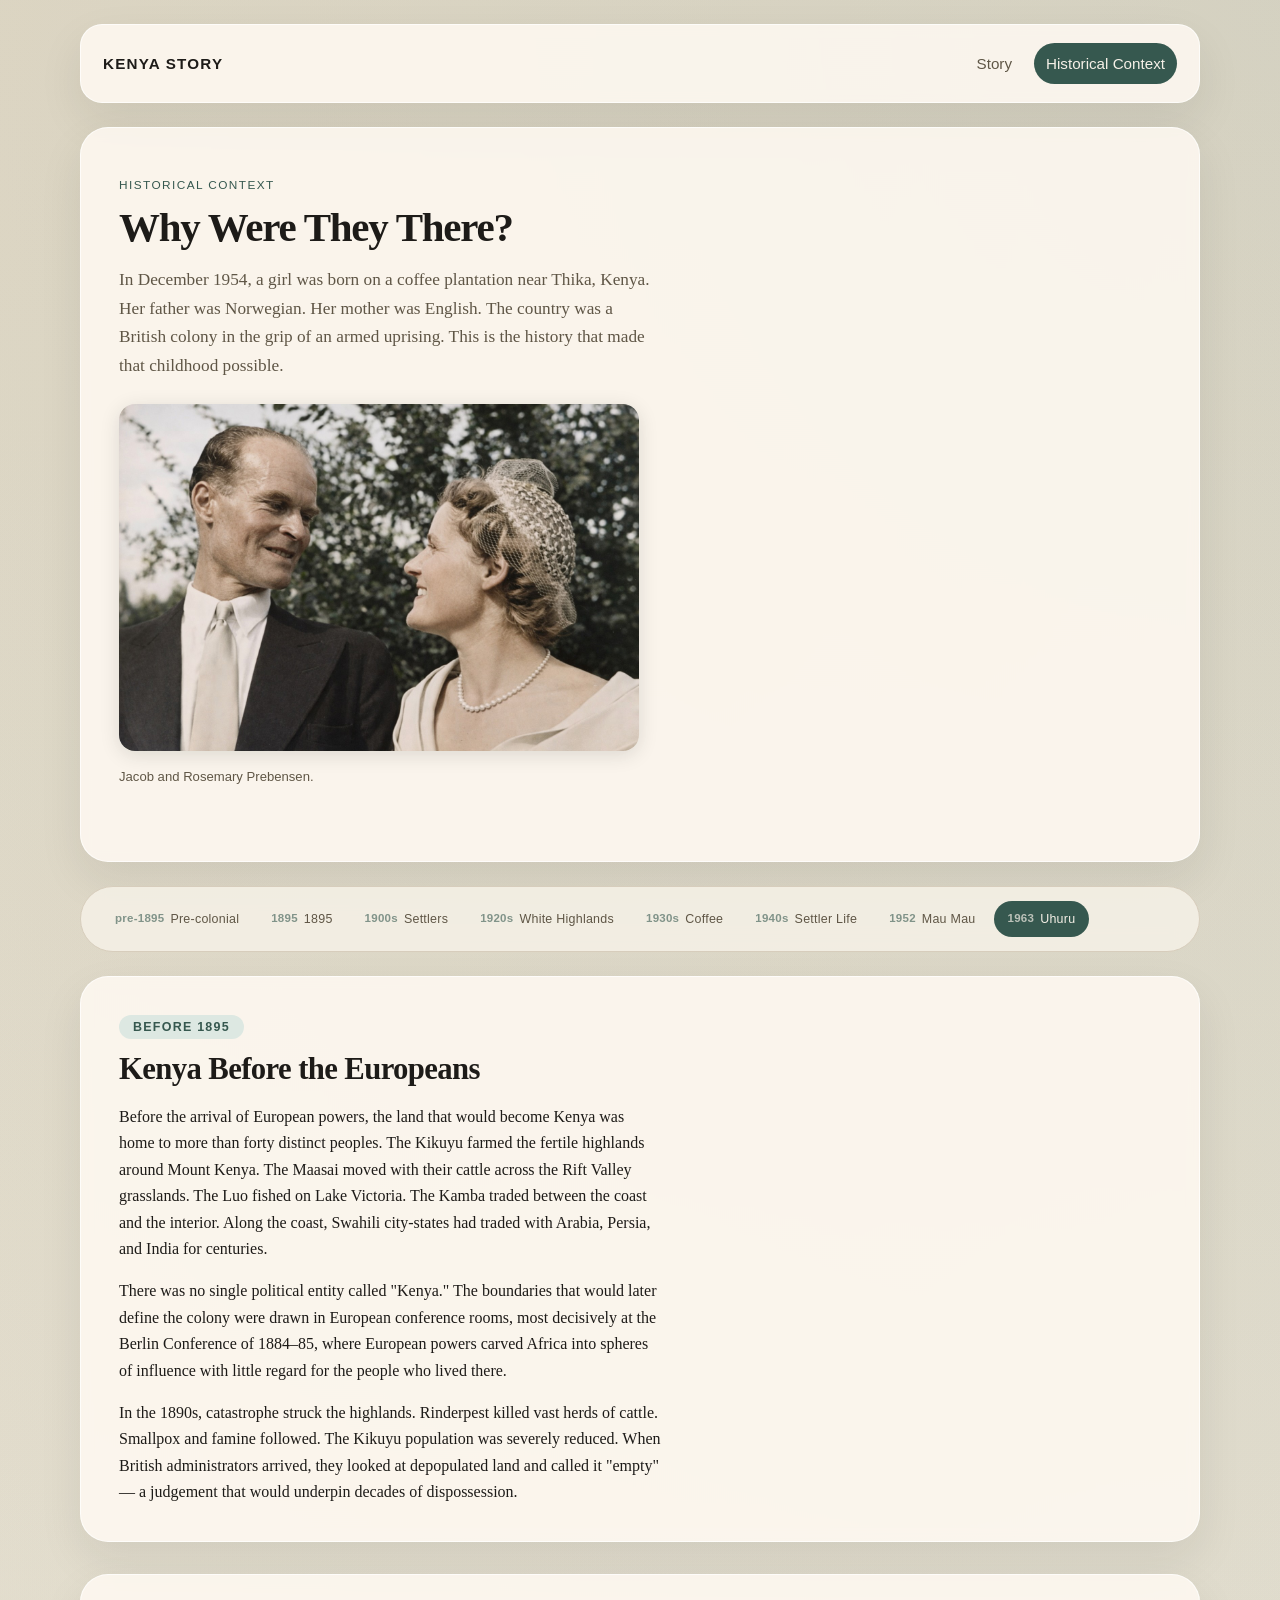
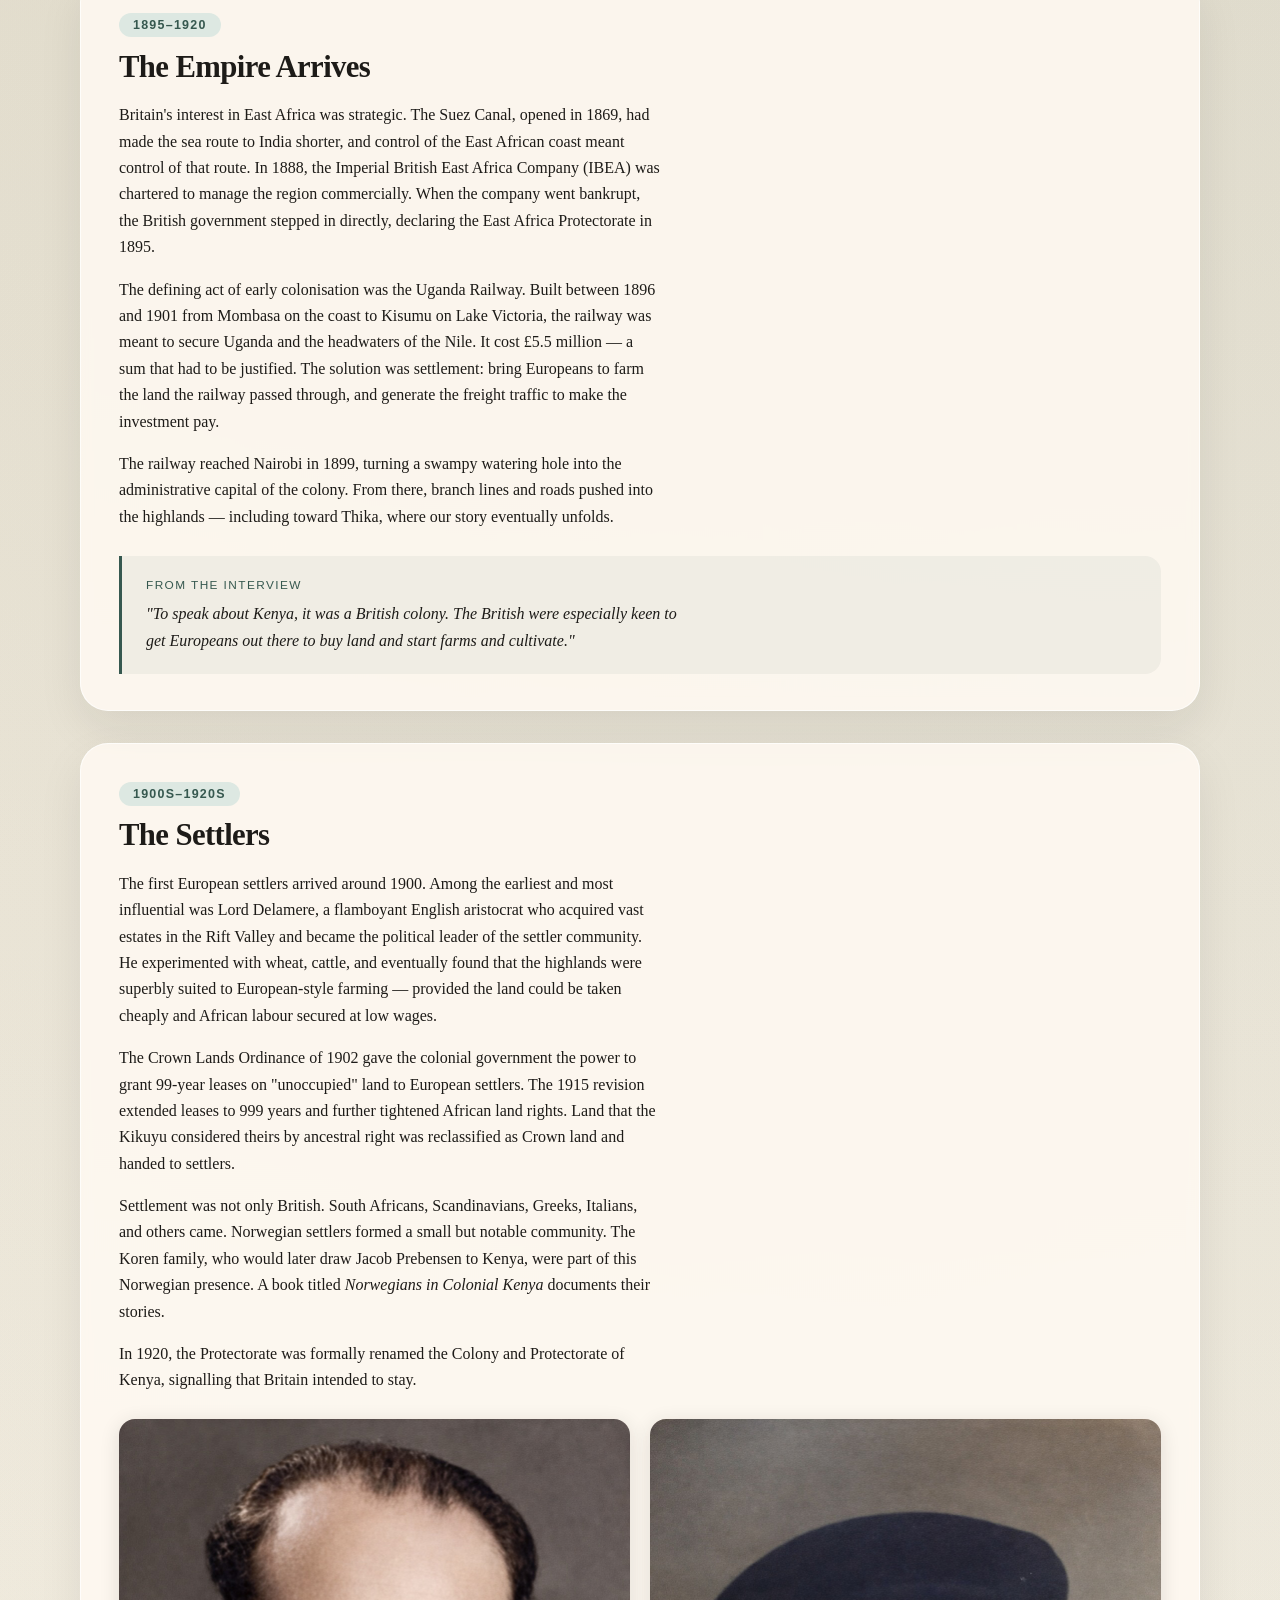
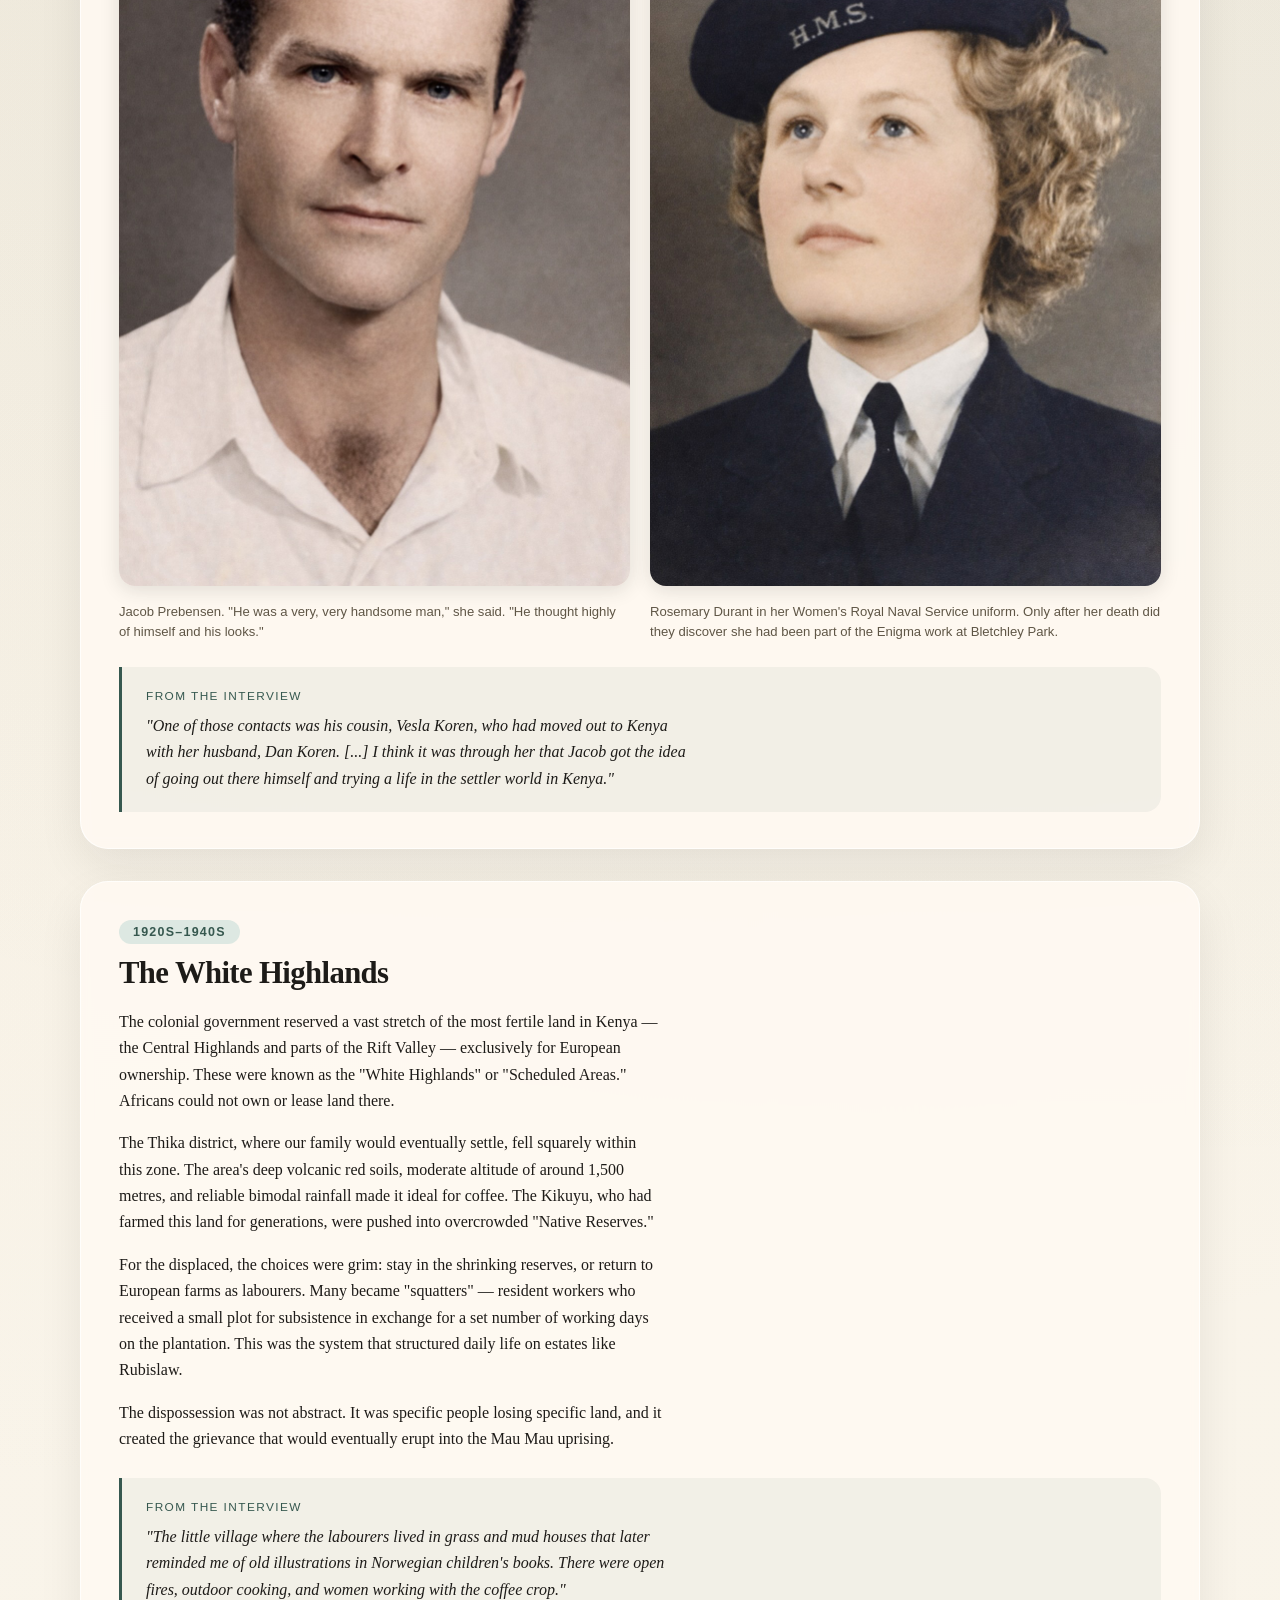
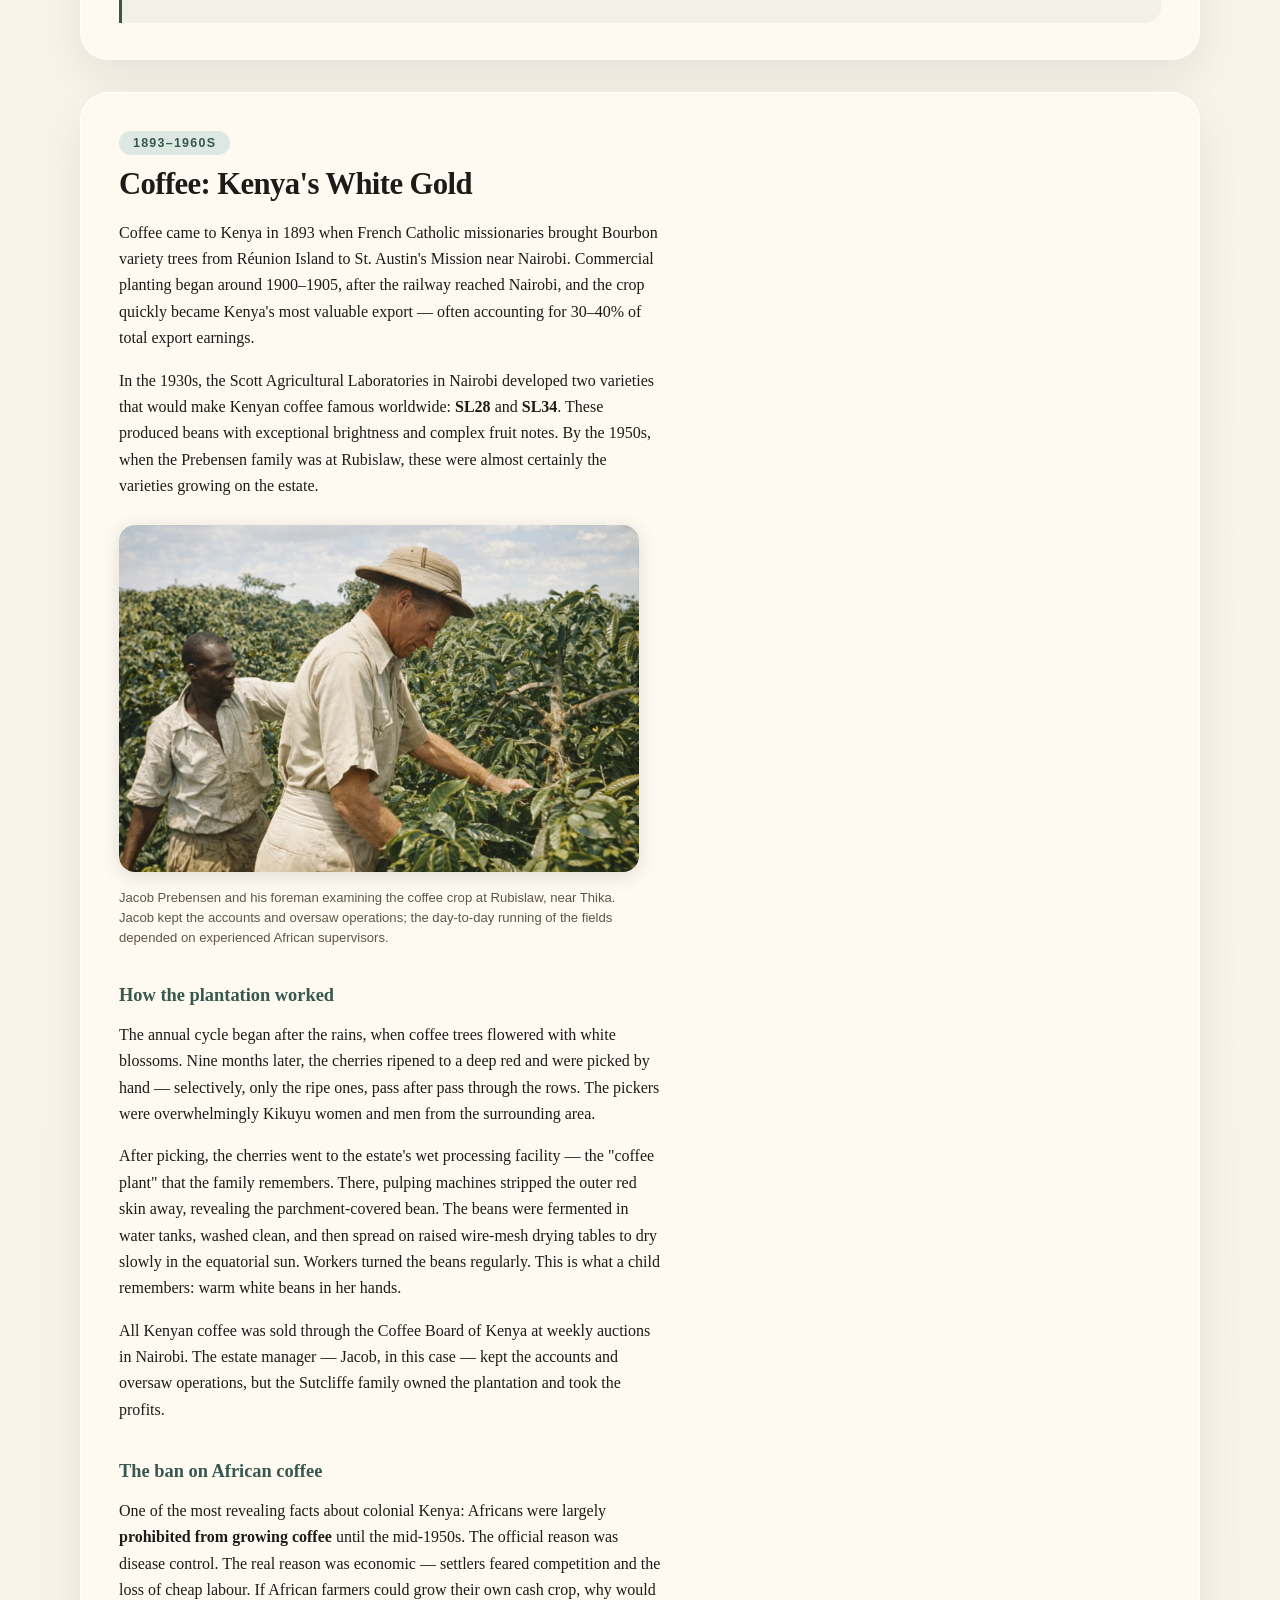
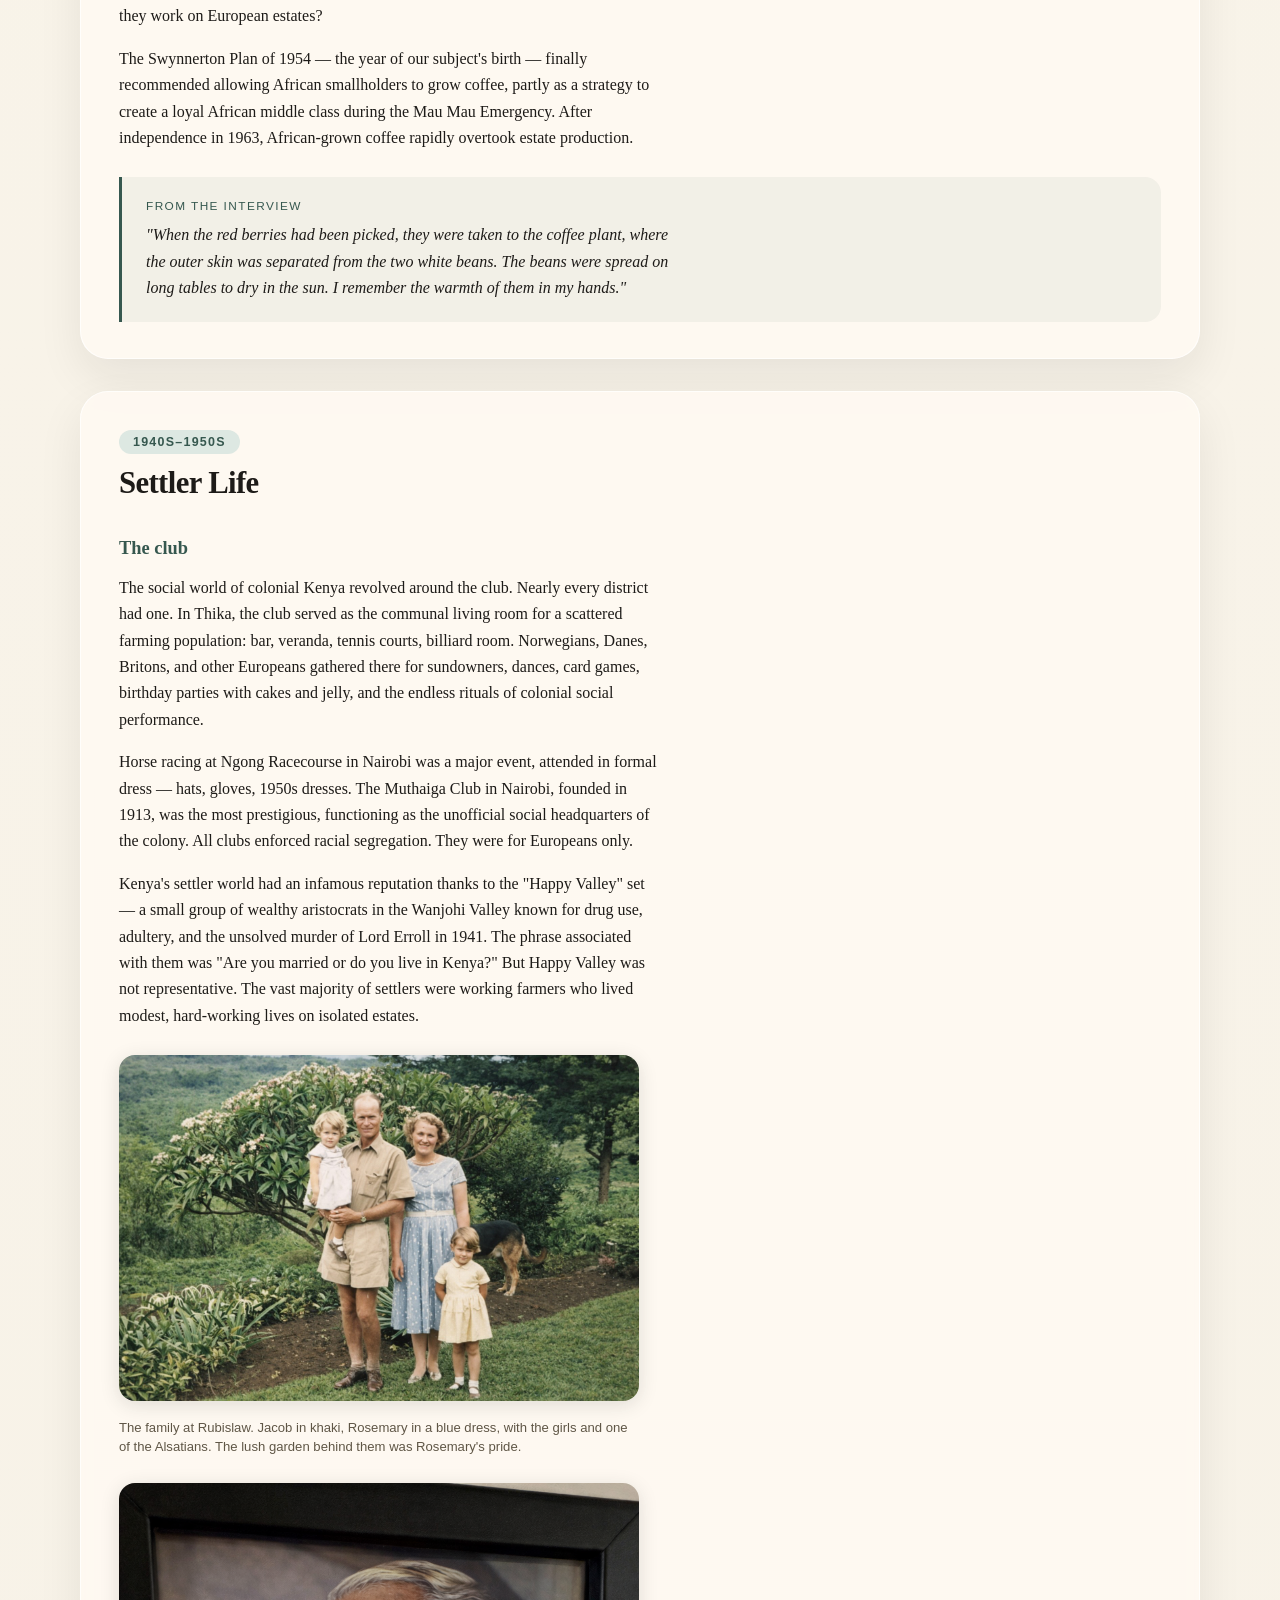
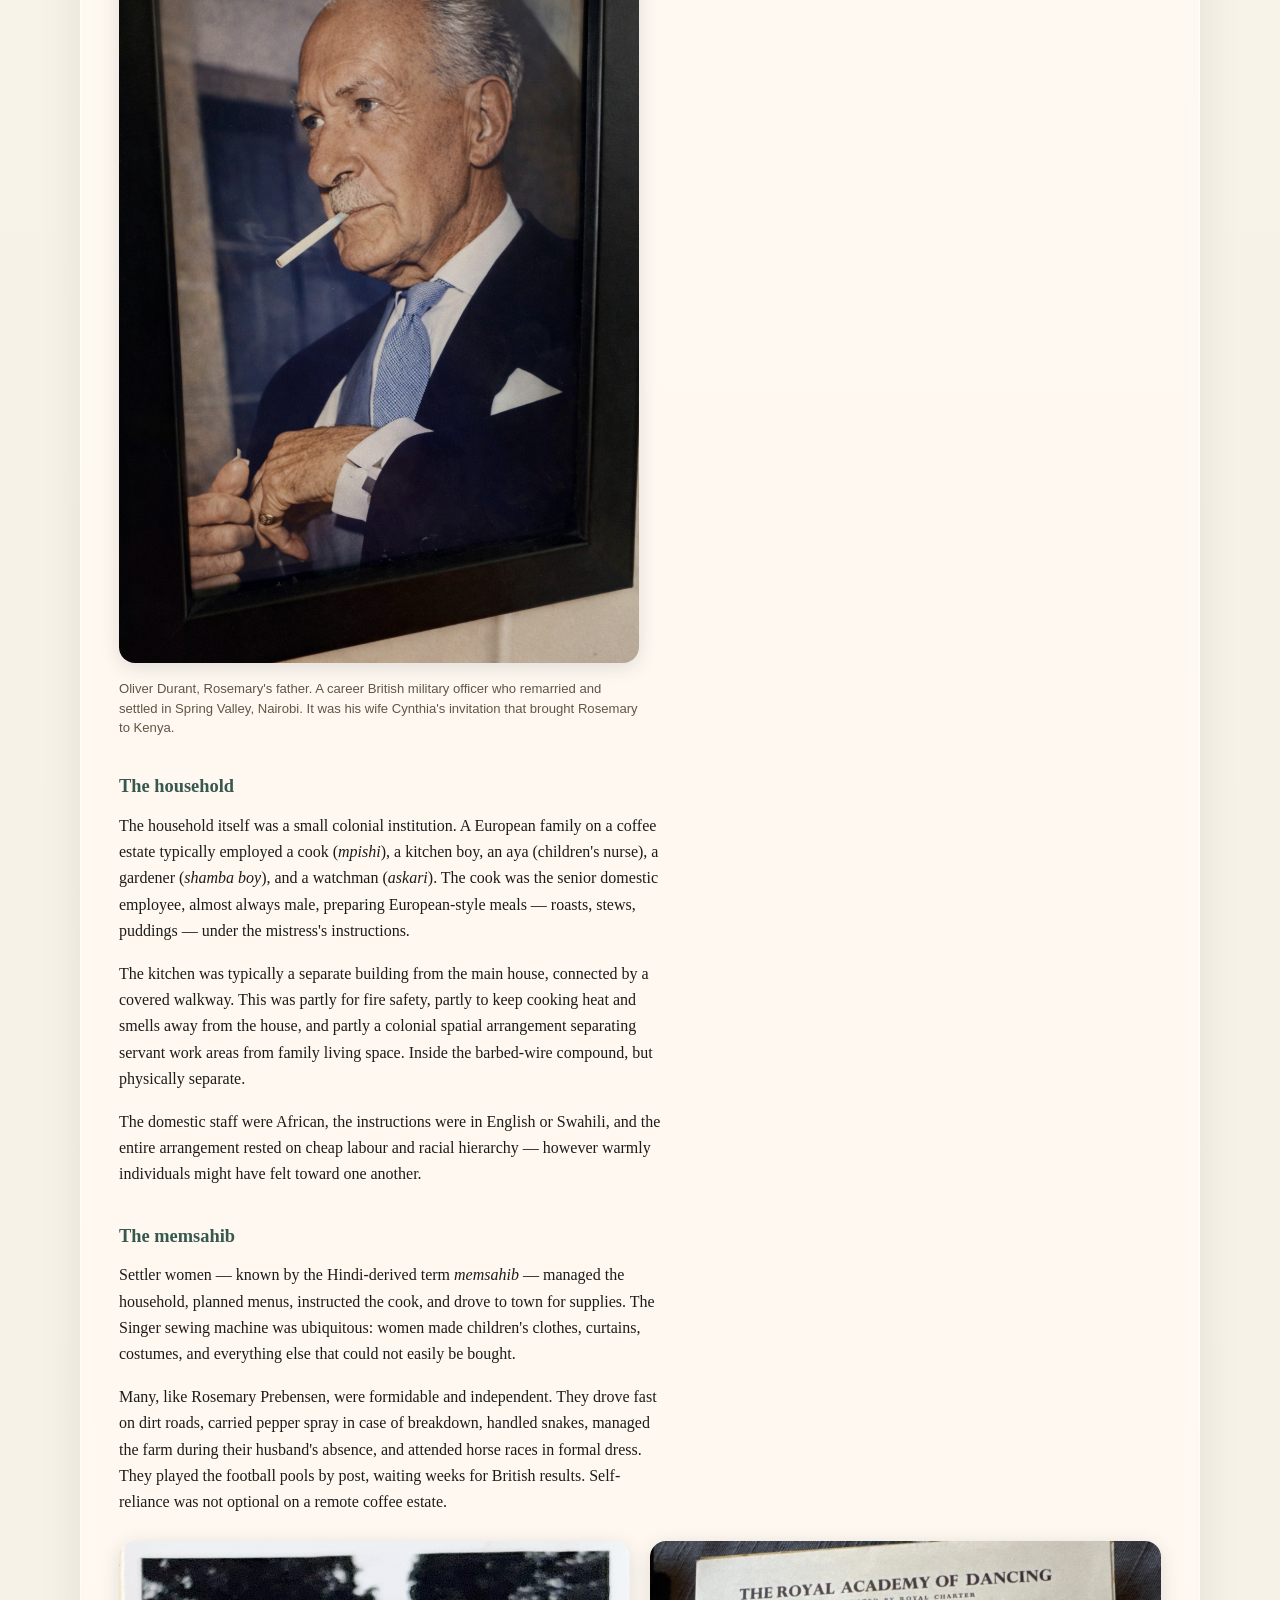
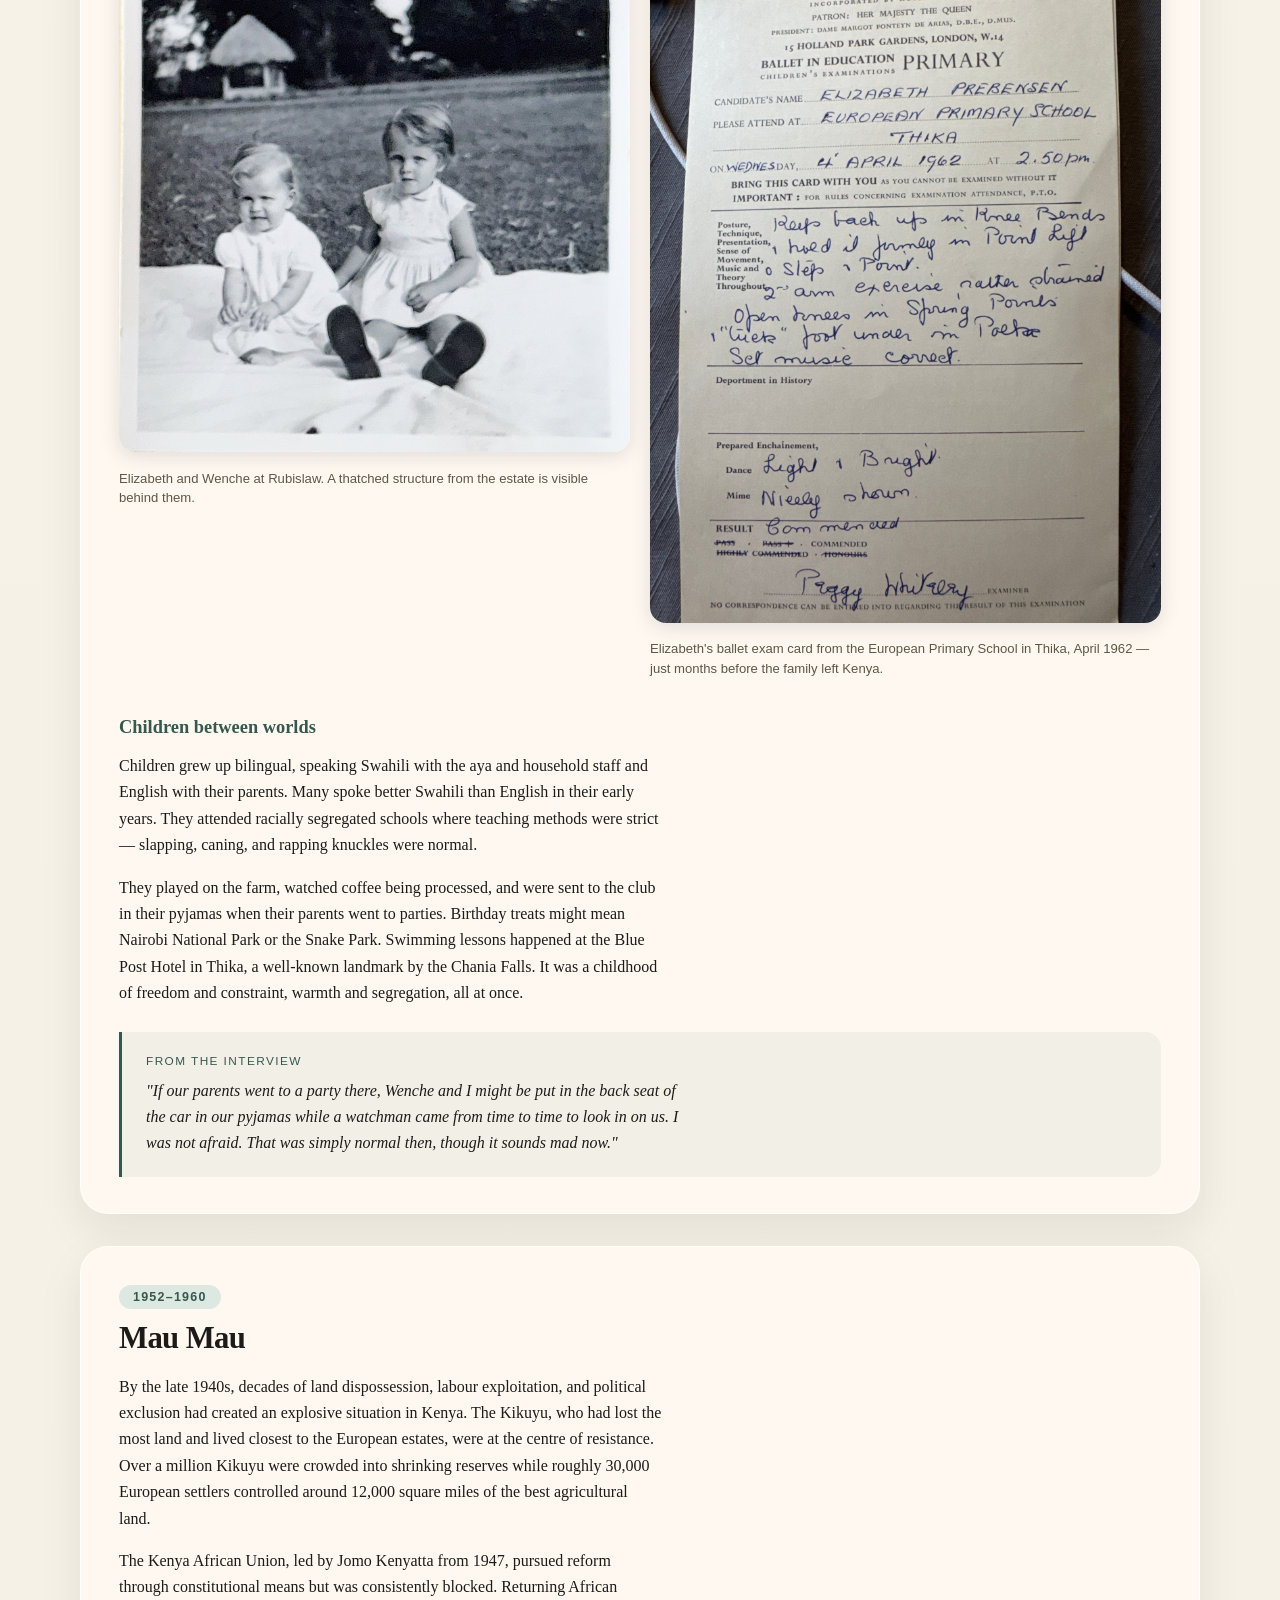
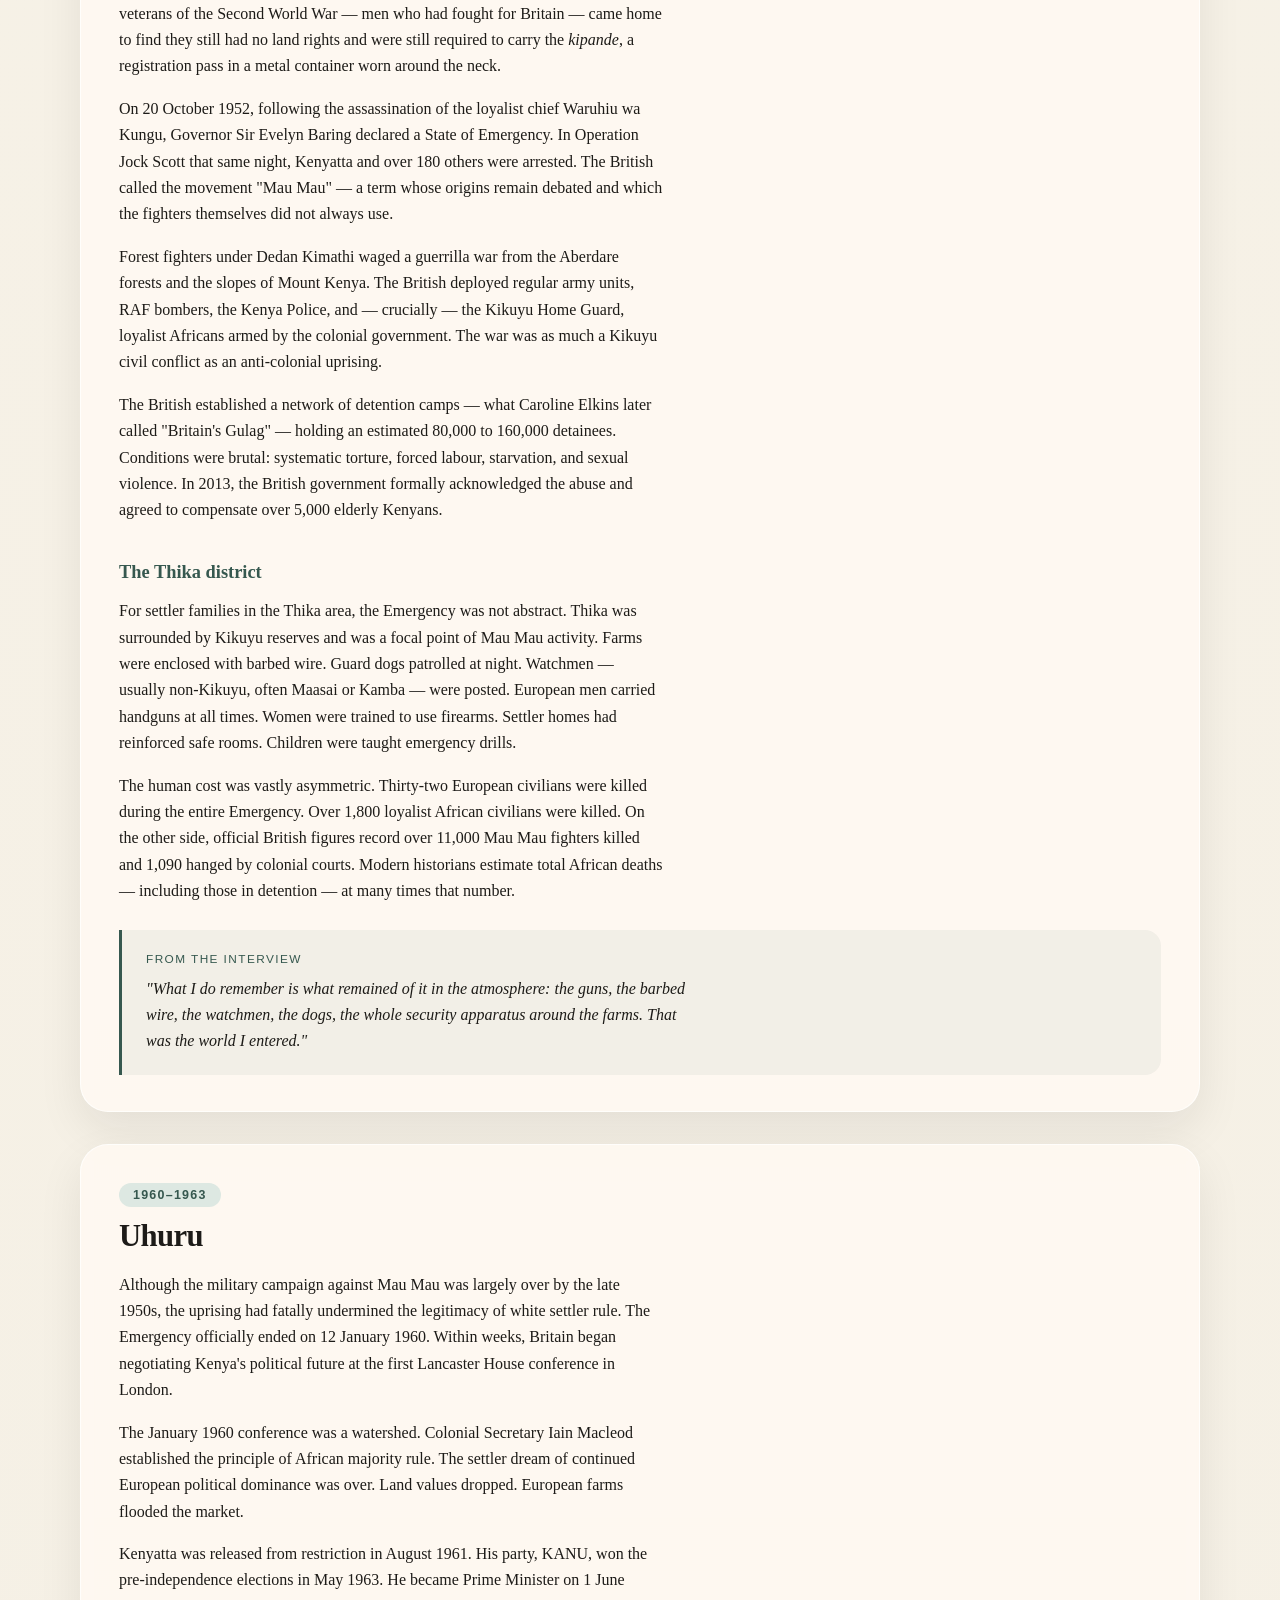
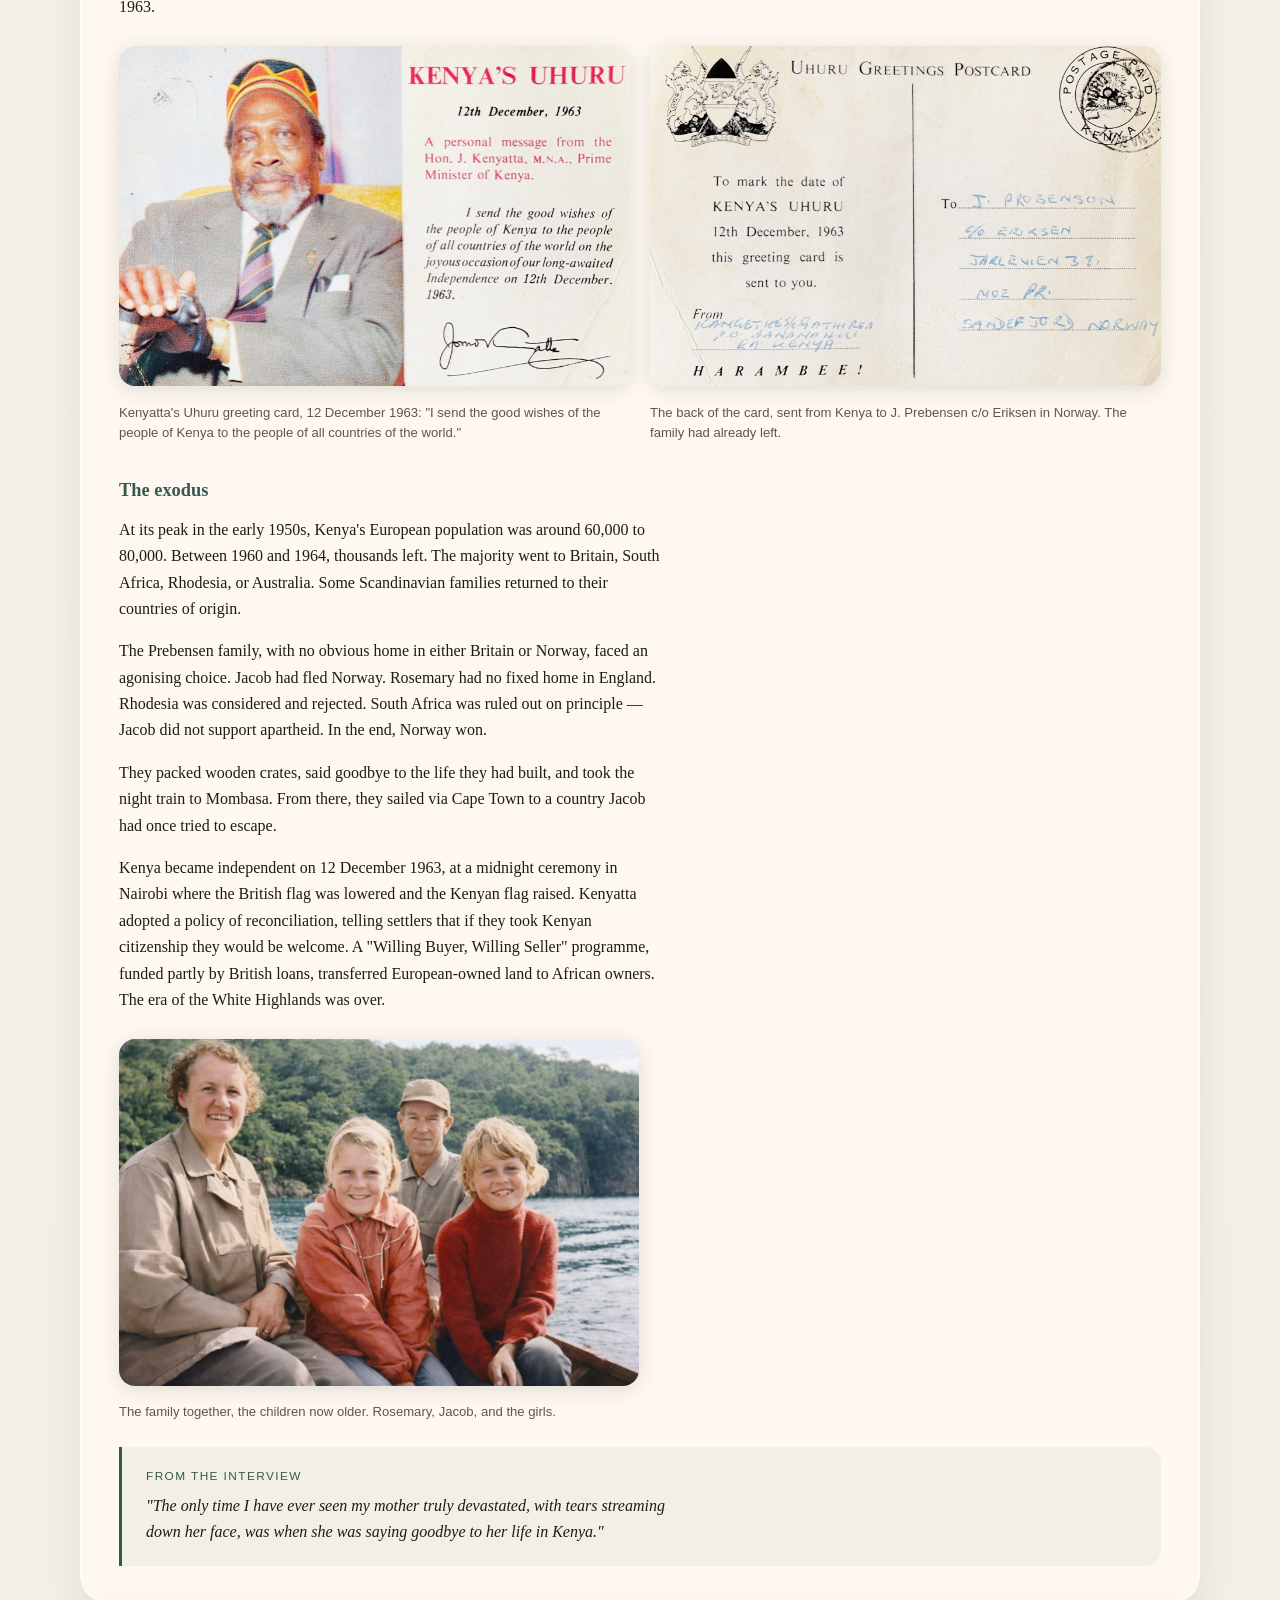
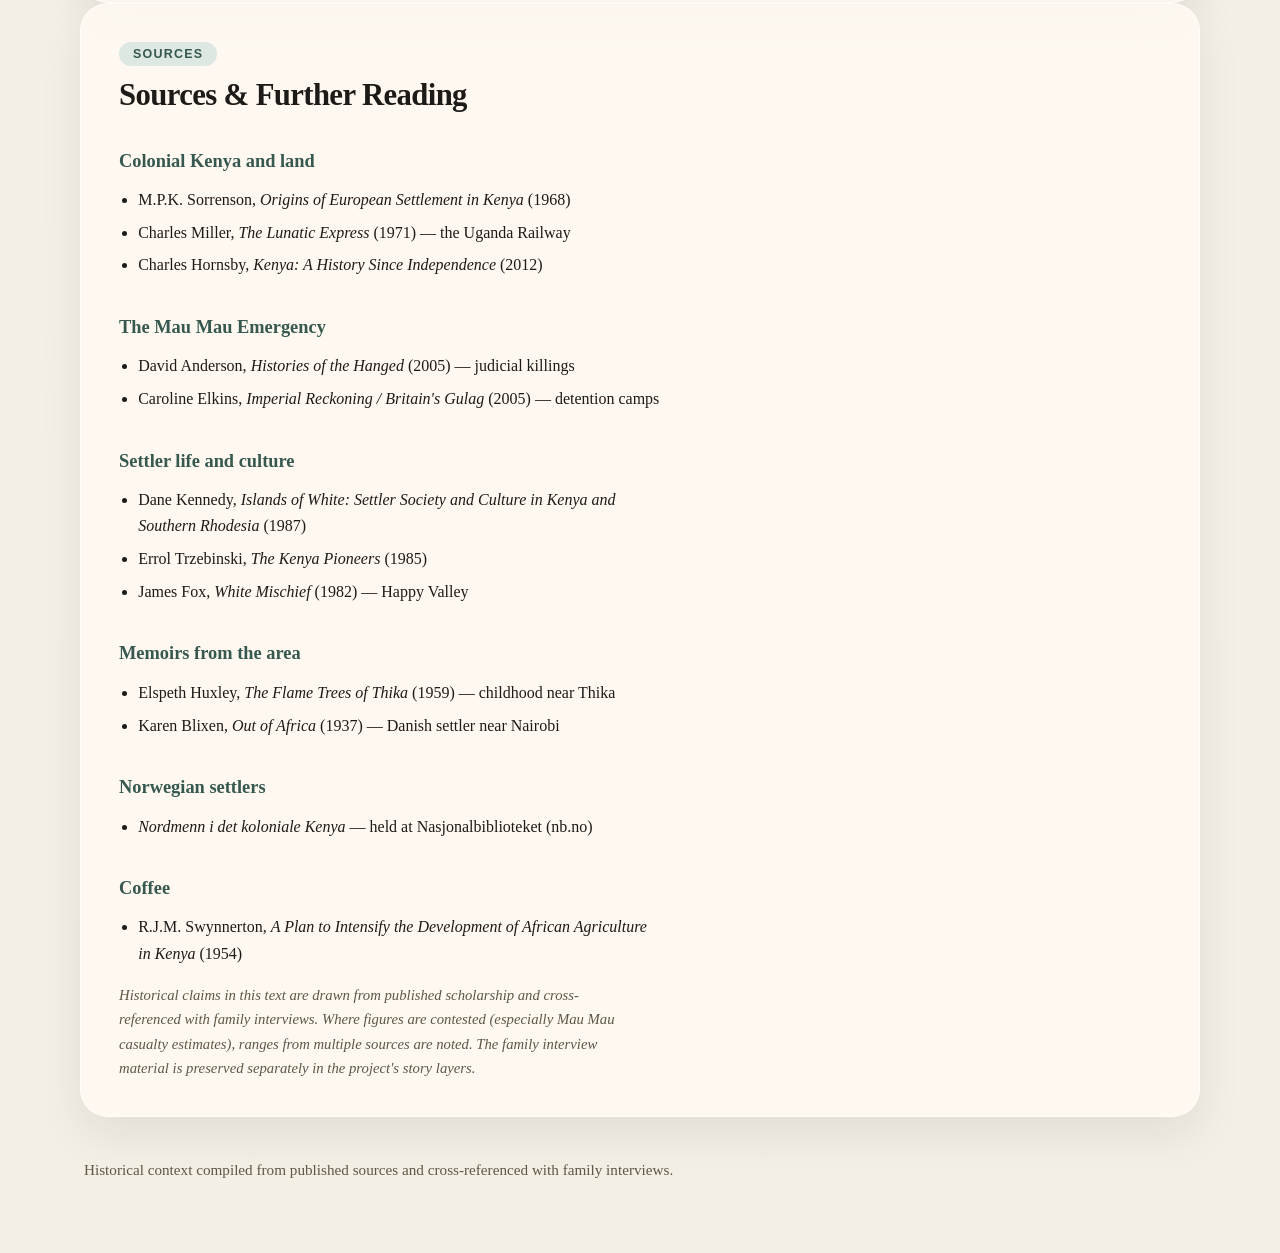
==== commit 93904531: "Fix Uhuru card caption: T. Prebensen → J. Prebensen Co-Authored-By: Claude Opus 4.6 <noreply@anthrop" ====
--- a/docs/history.html
+++ b/docs/history.html
@@ -460,7 +460,7 @@
             </figure>
             <figure class="chapter-photo">
               <img src="photos/uhuru-card-back.jpeg" alt="Back of Uhuru postcard addressed to T. Prebensen in Norway" loading="lazy">
-              <figcaption>The back of the card, sent from Kenya to T. Prebensen c/o Eriksen in Norway. The family had already left.</figcaption>
+              <figcaption>The back of the card, sent from Kenya to J. Prebensen c/o Eriksen in Norway. The family had already left.</figcaption>
             </figure>
           </div>
           <h3>The exodus</h3>
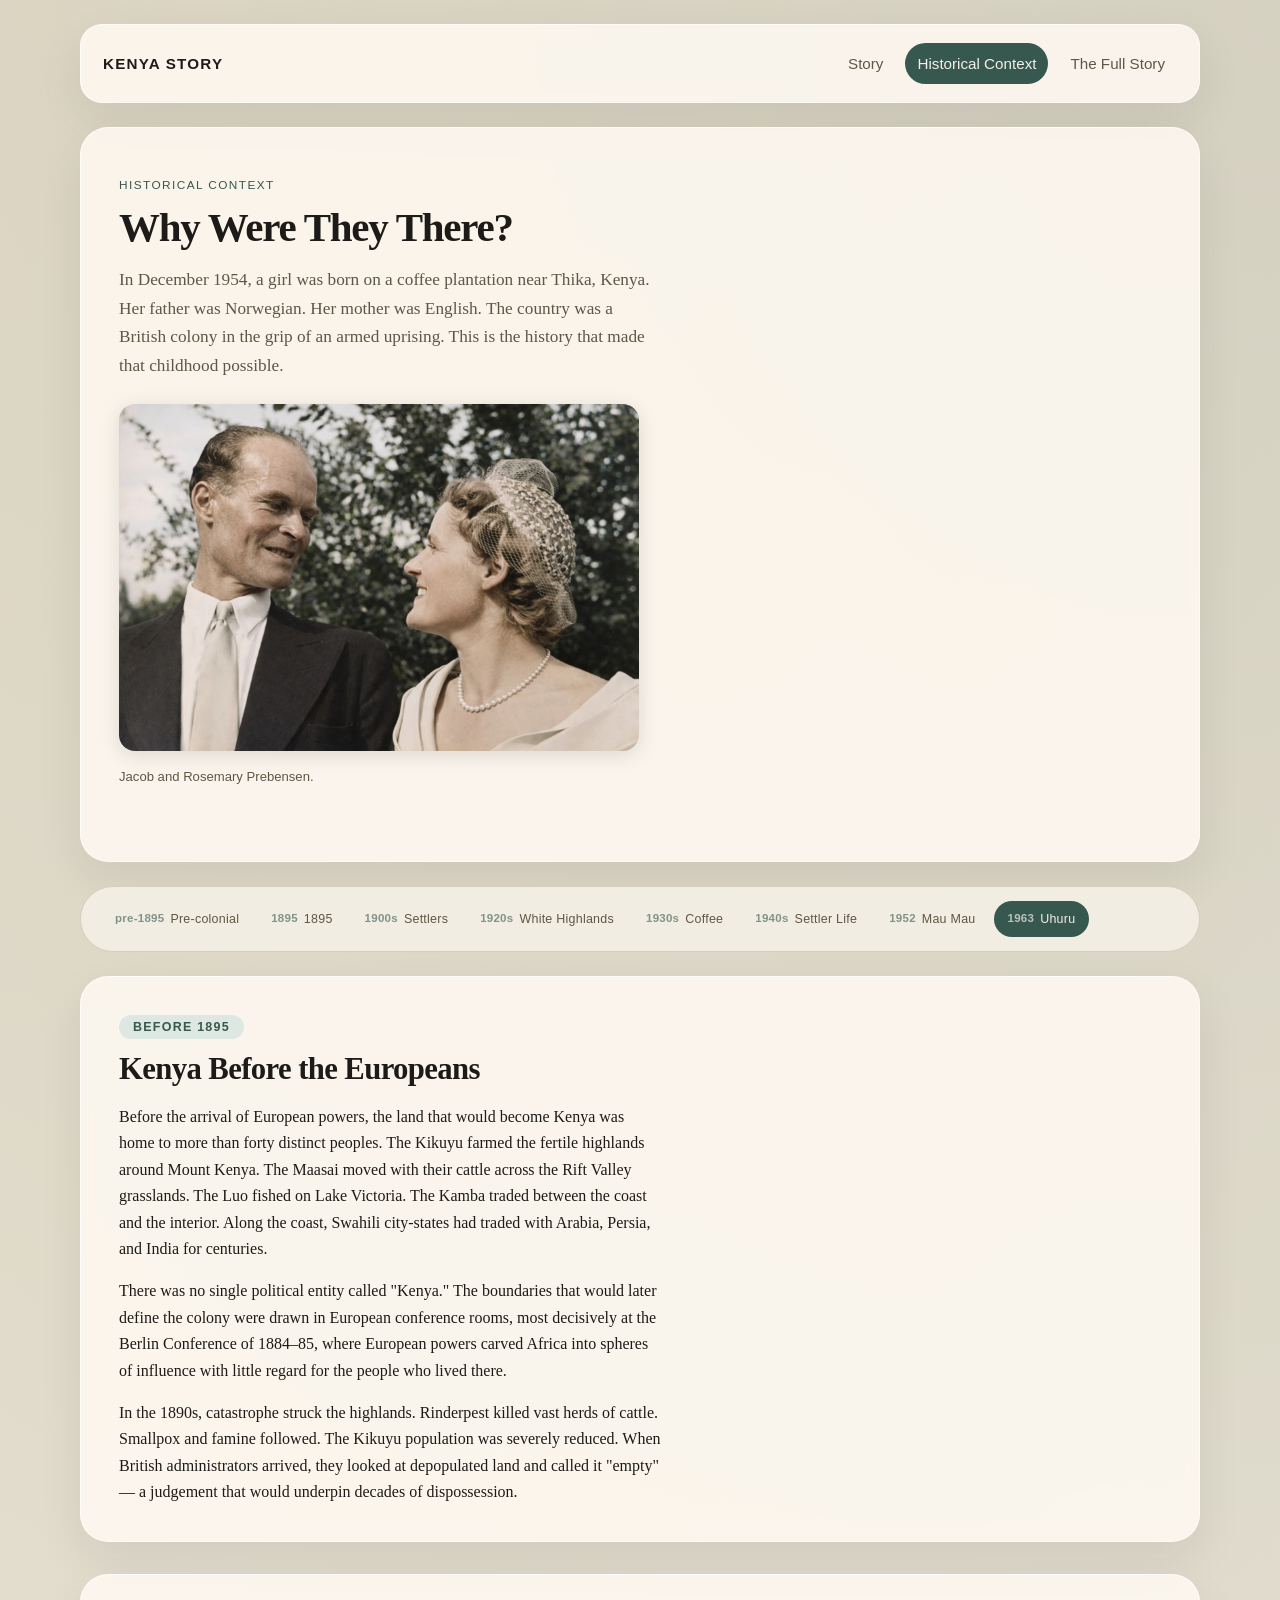
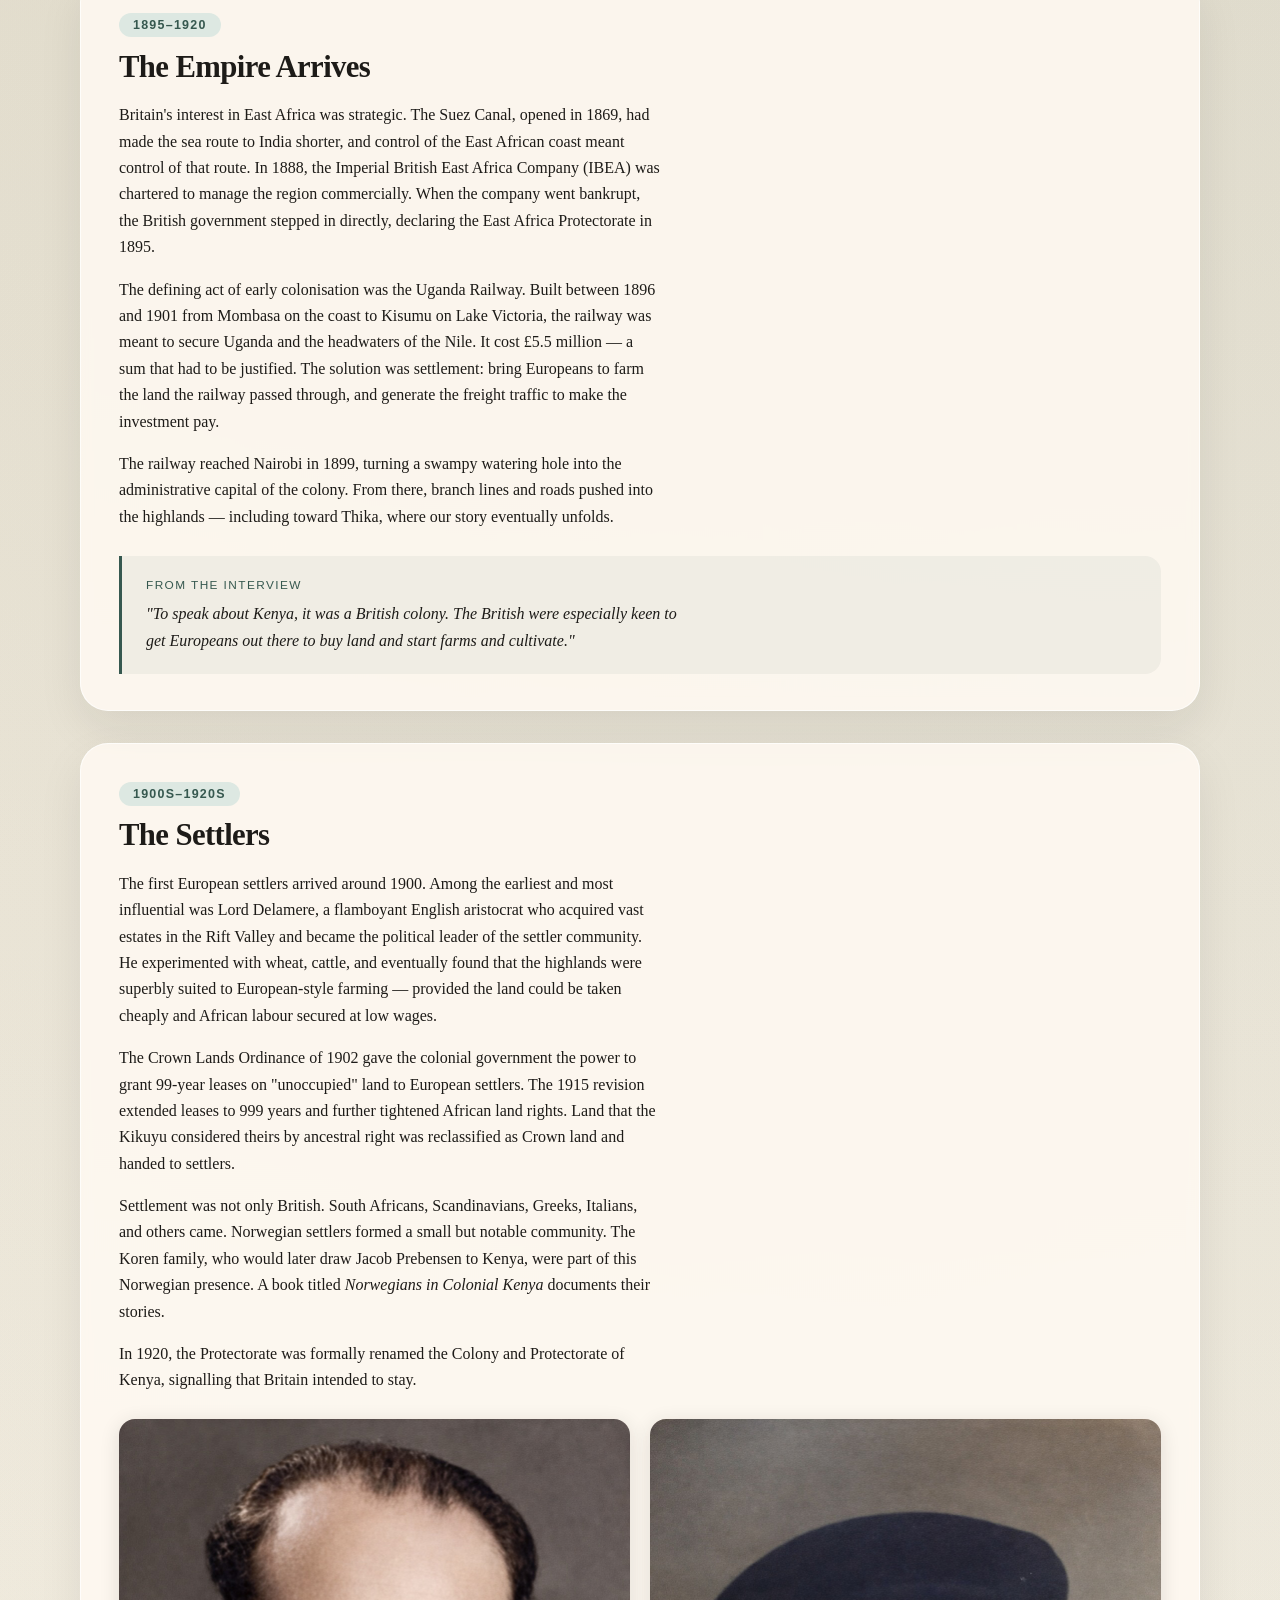
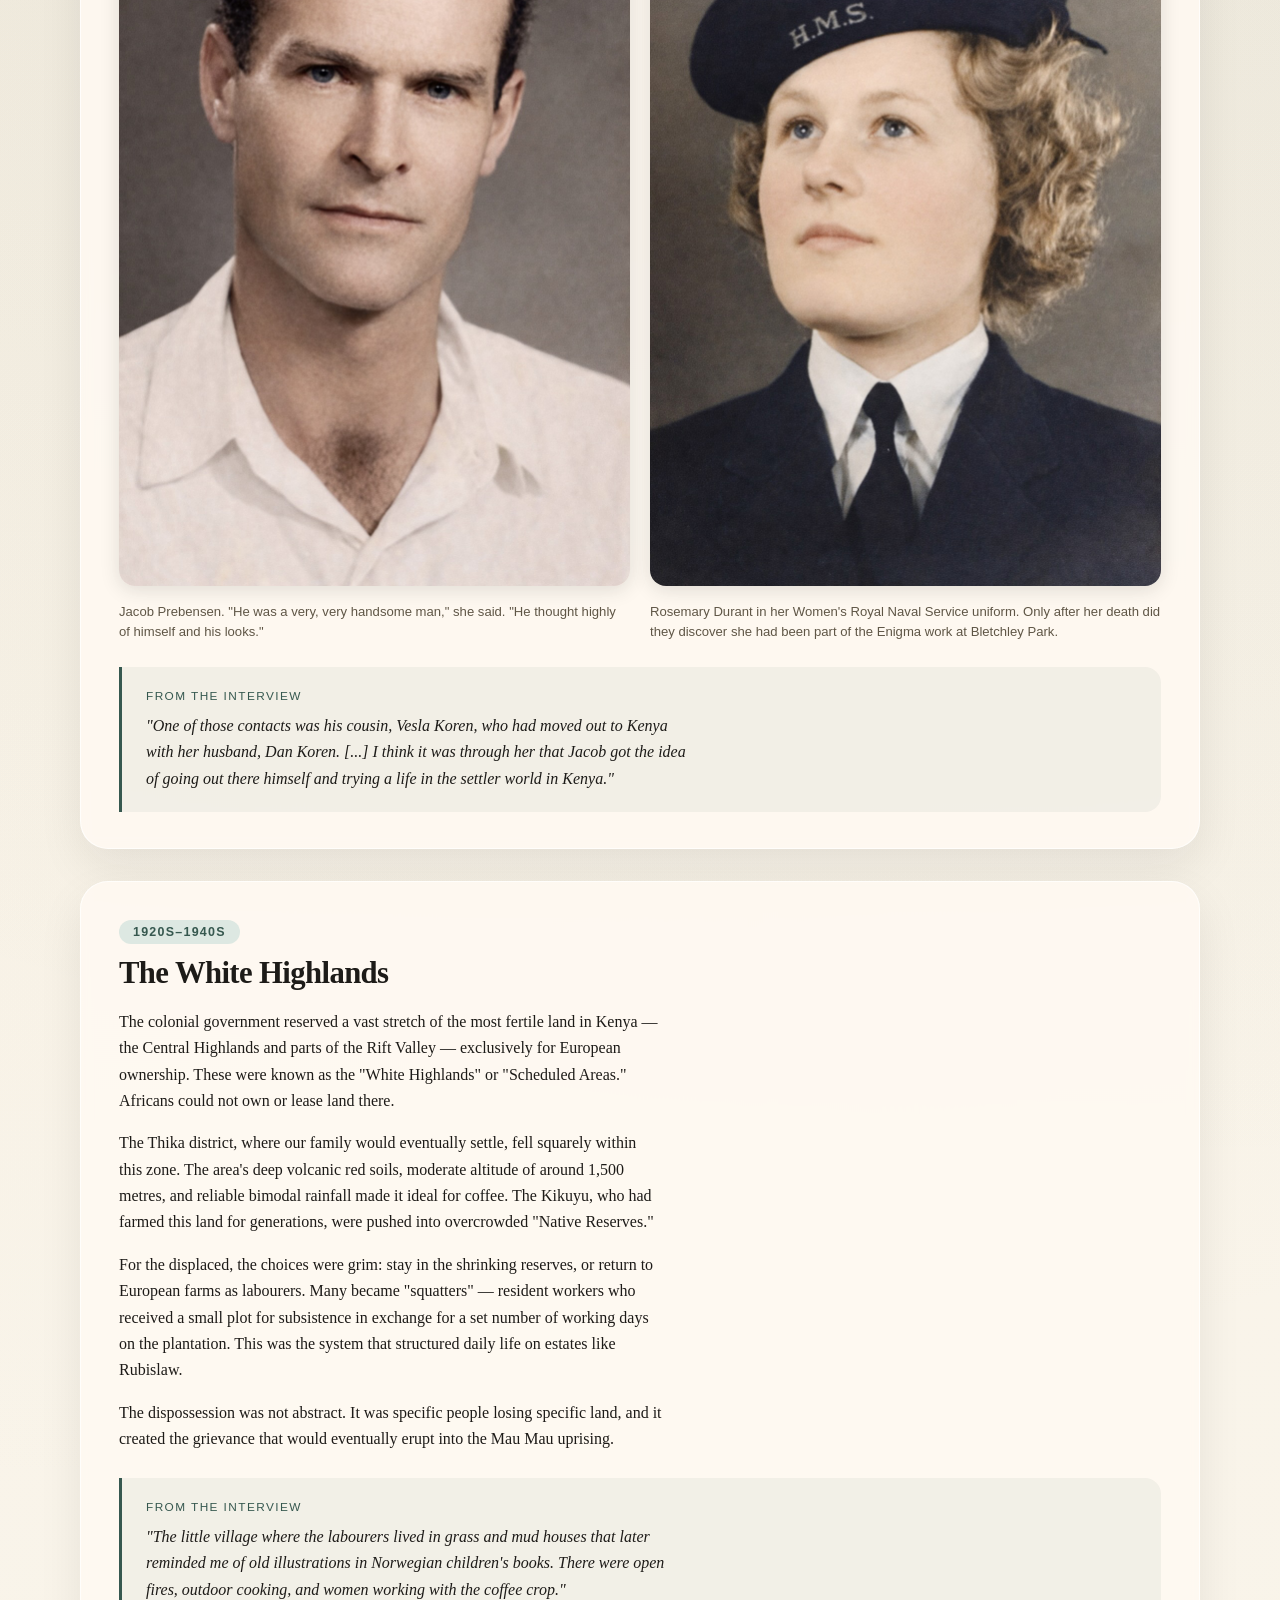
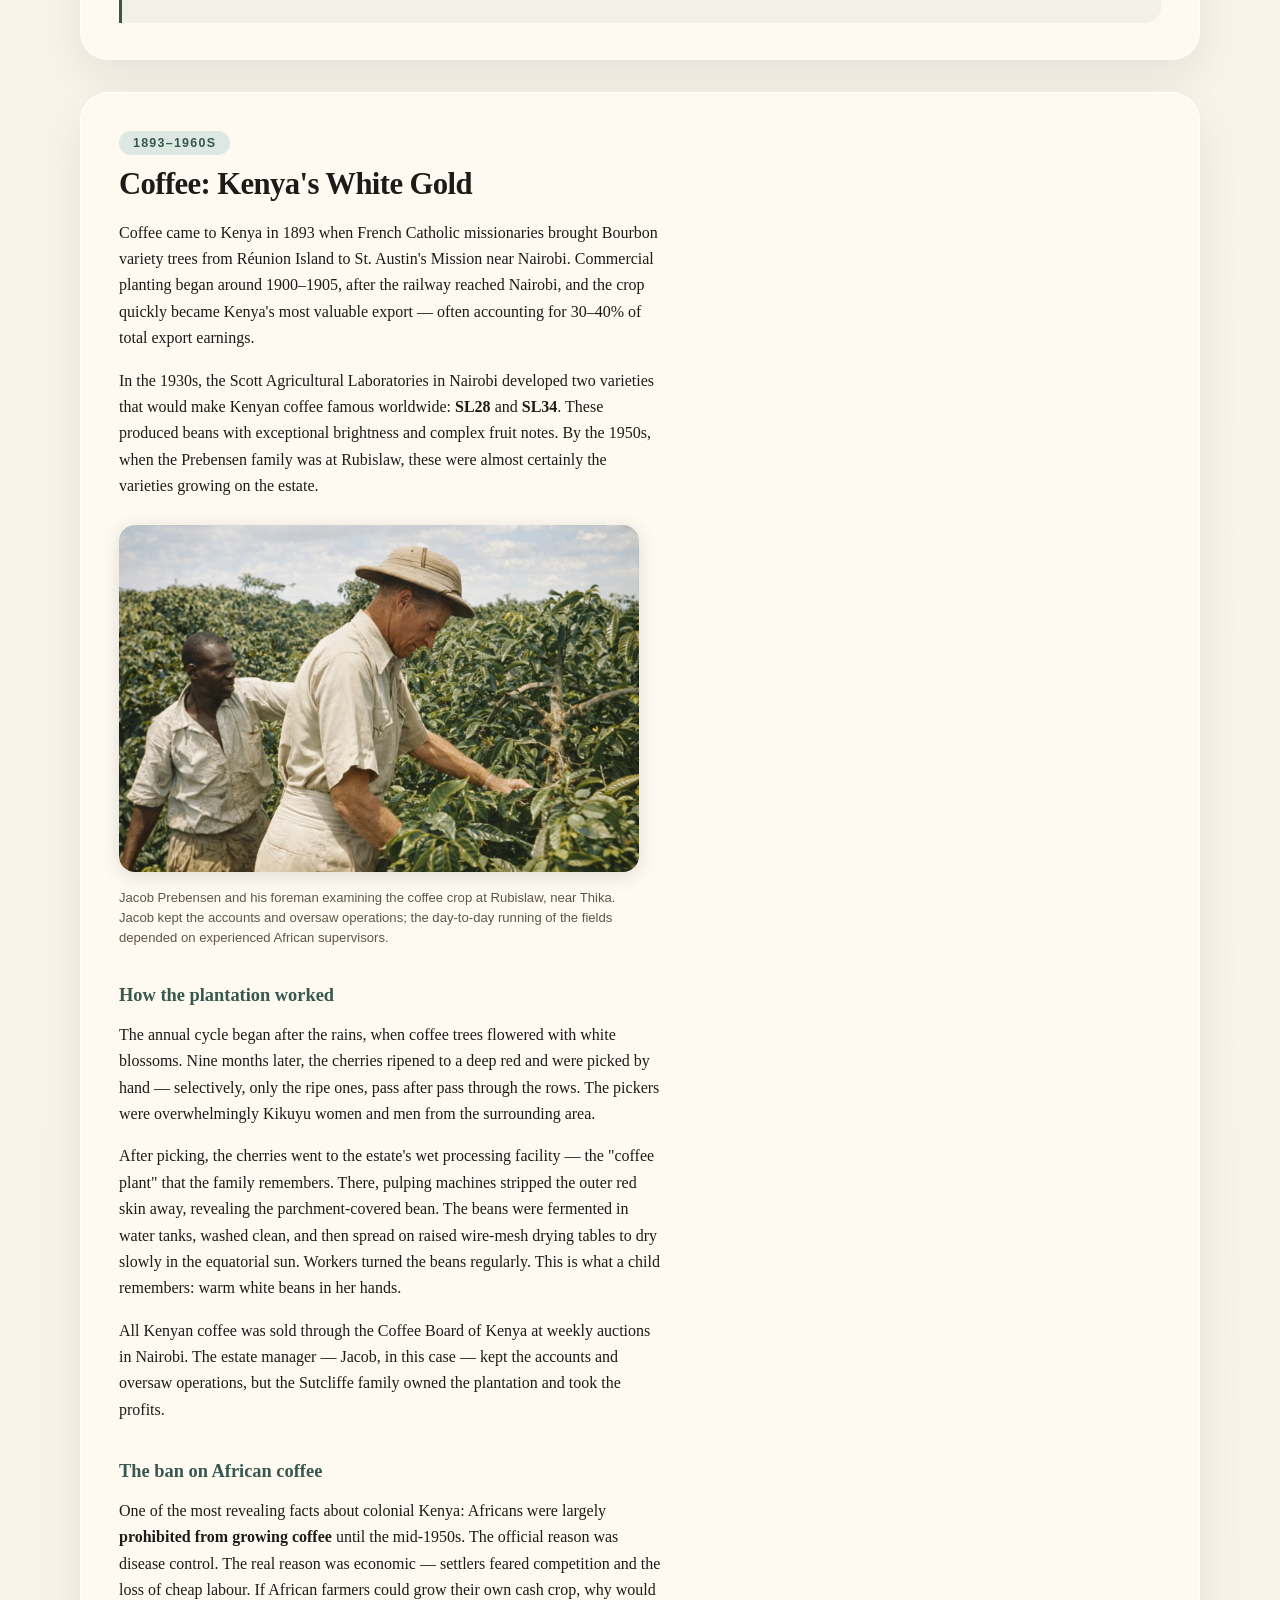
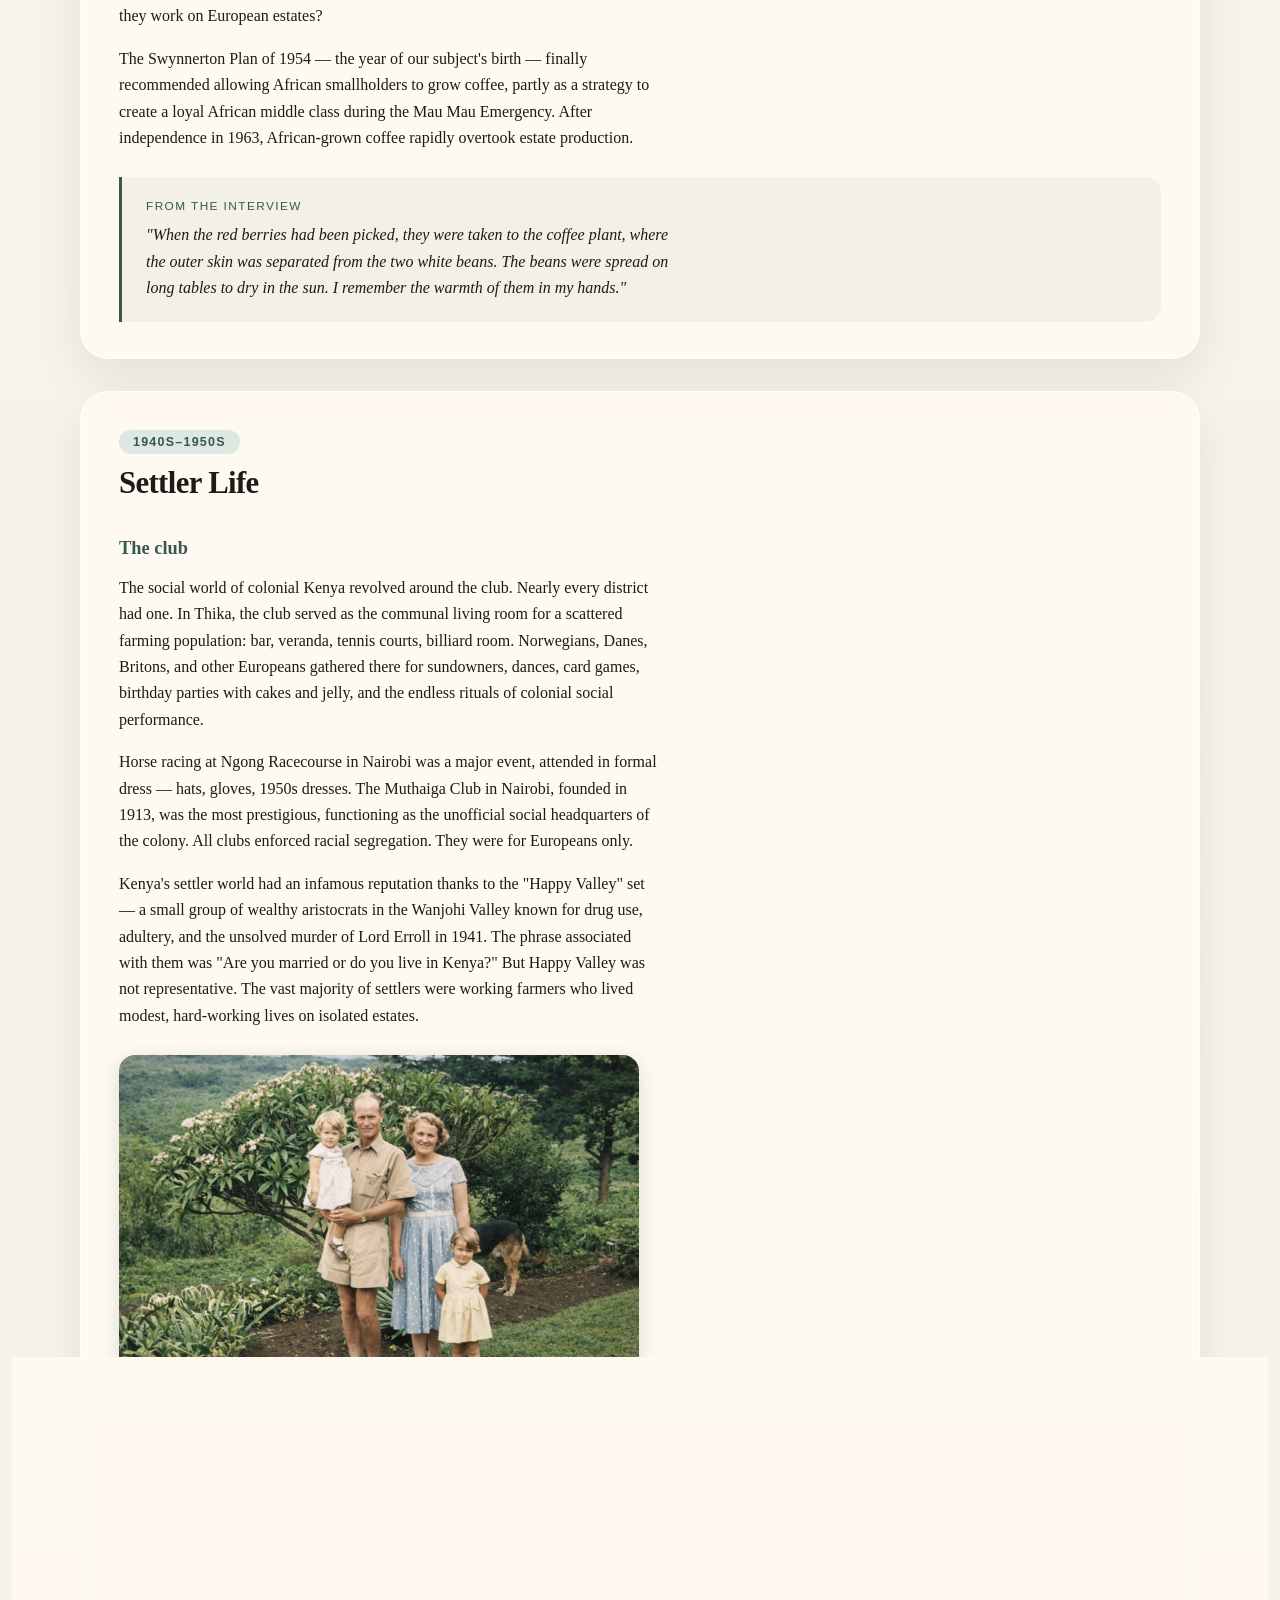
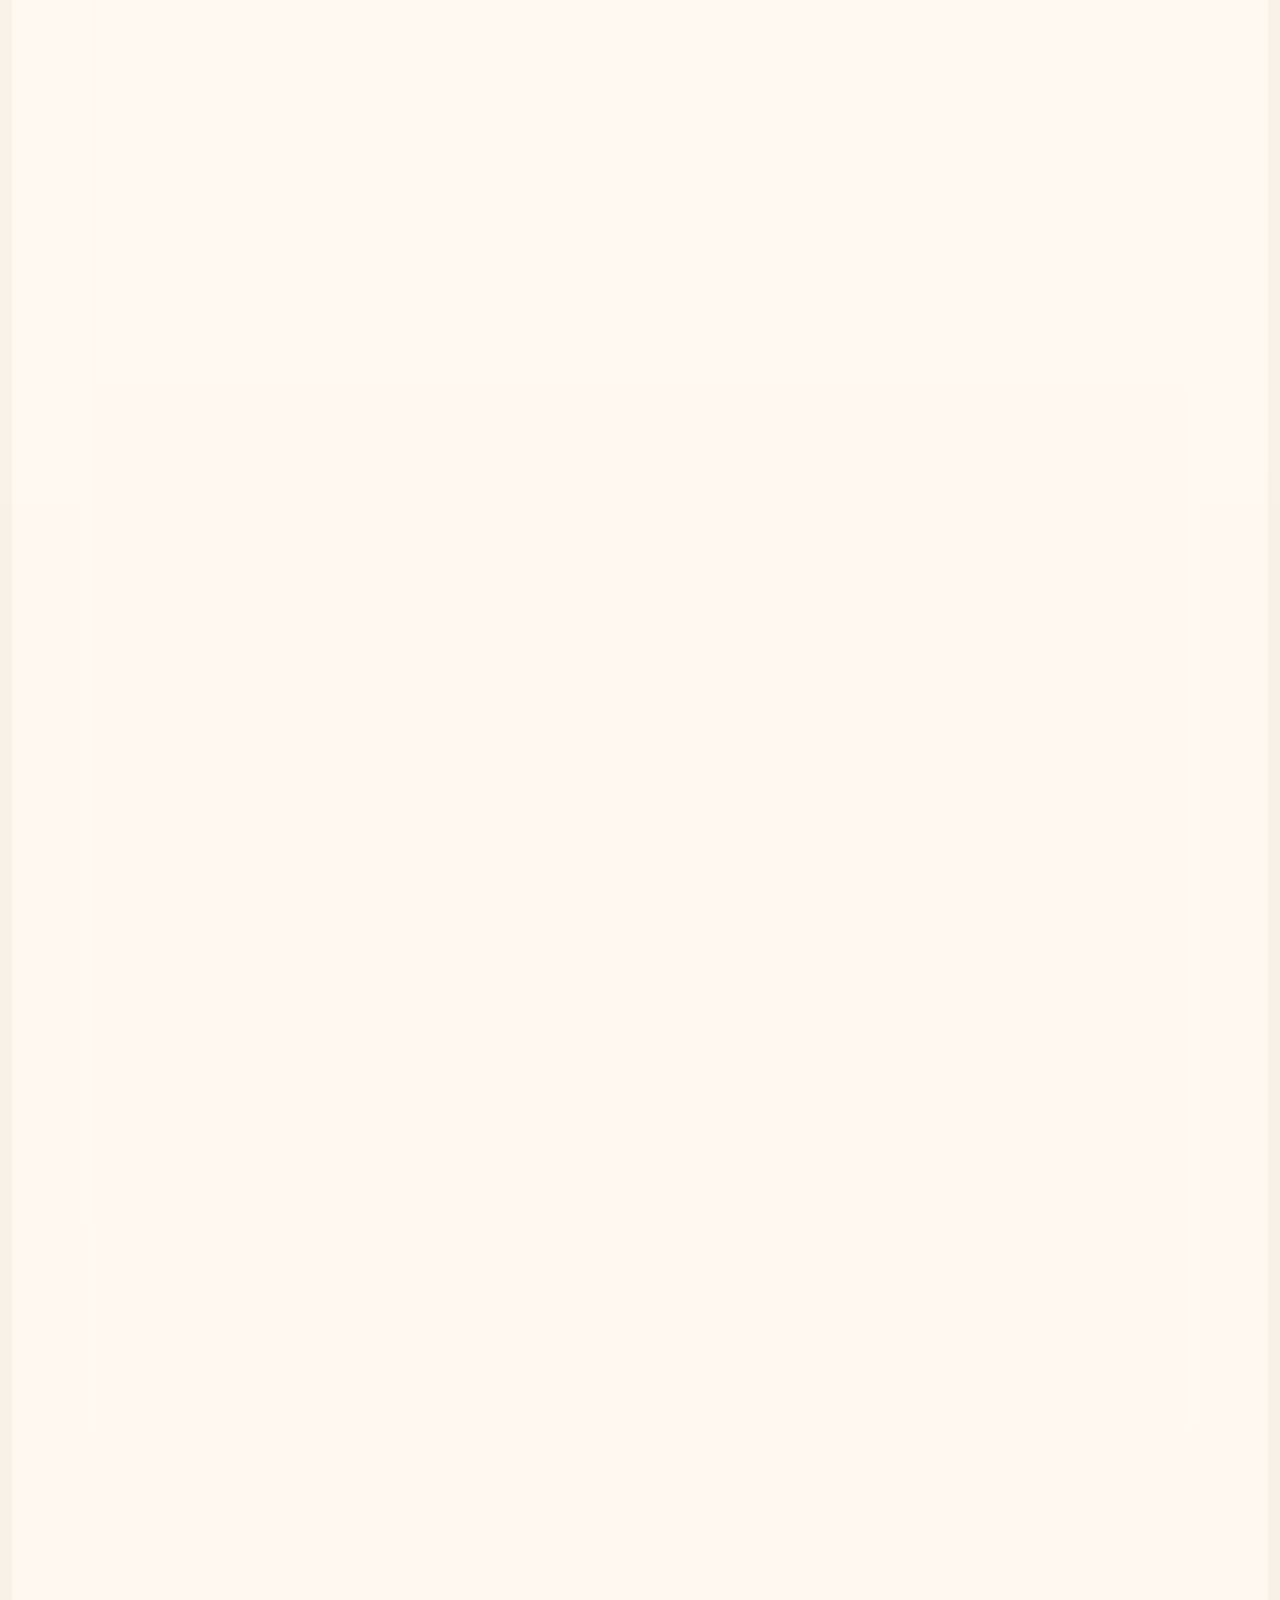
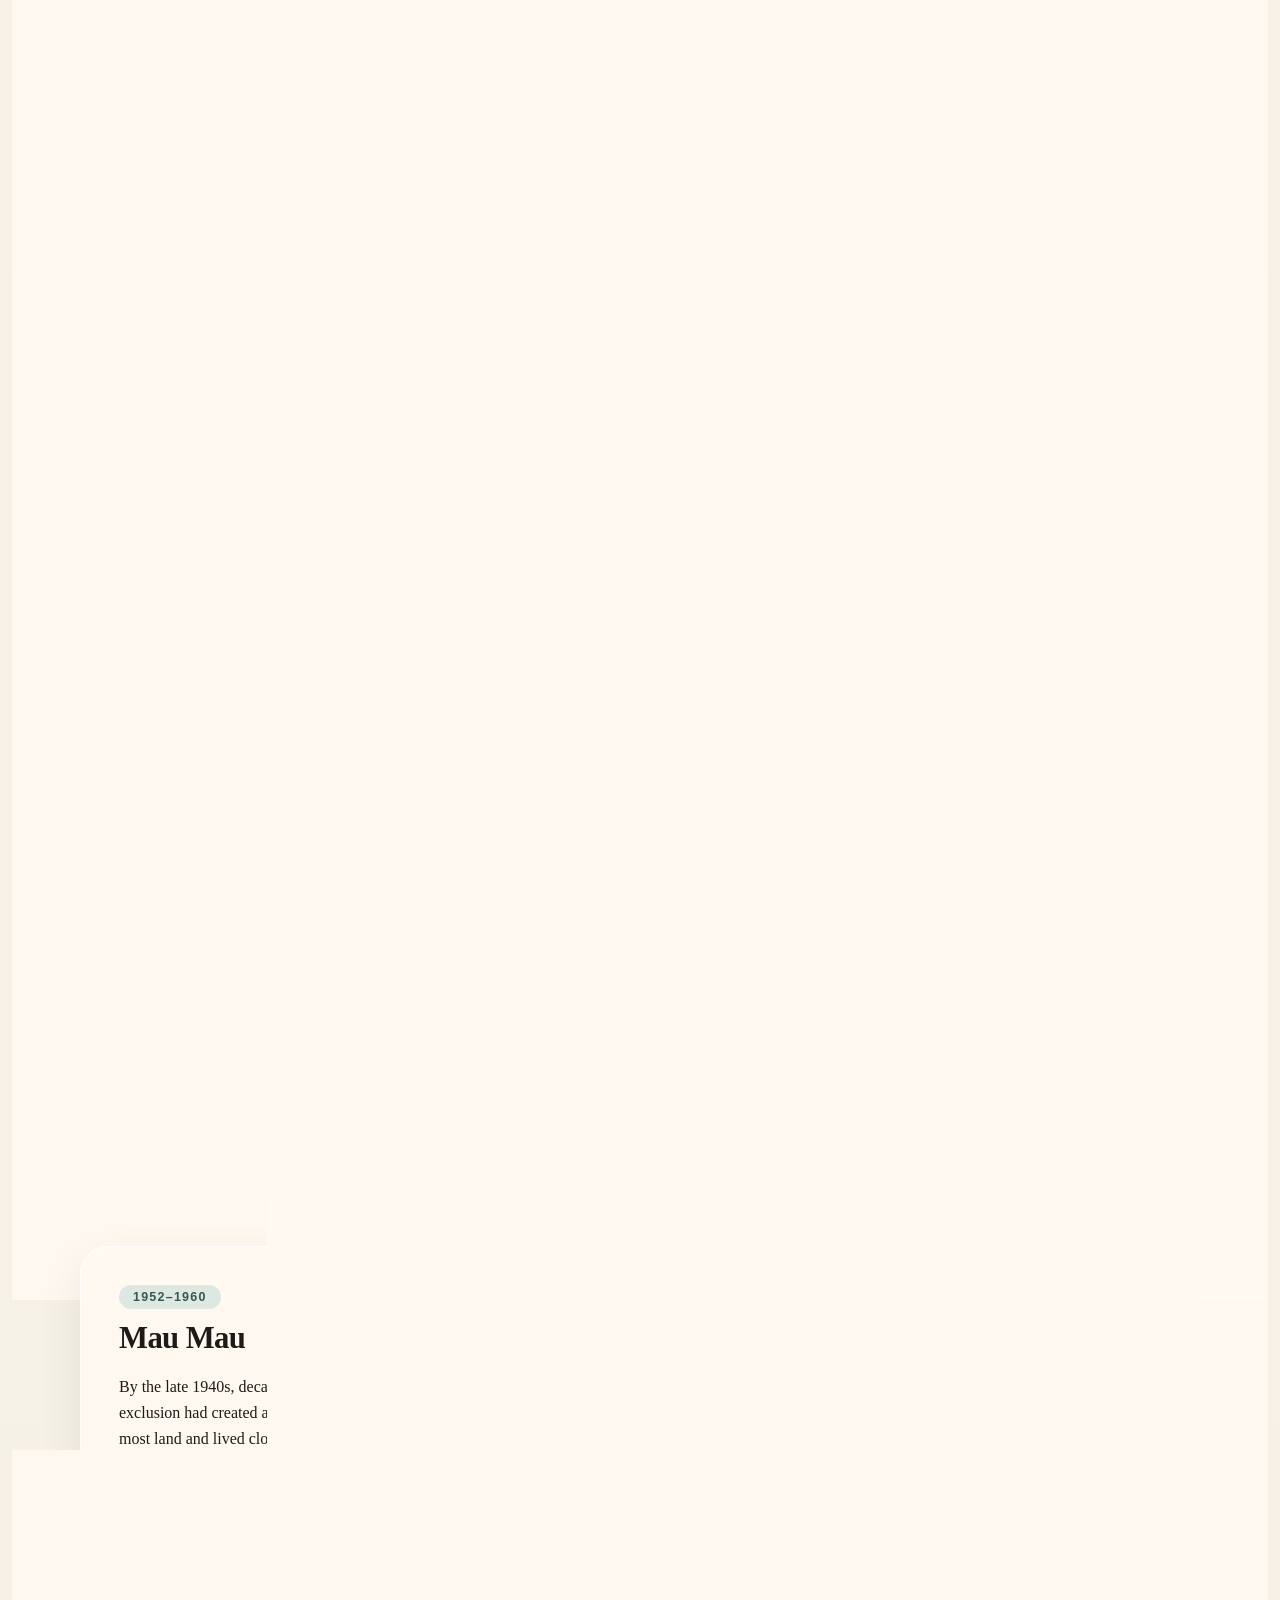
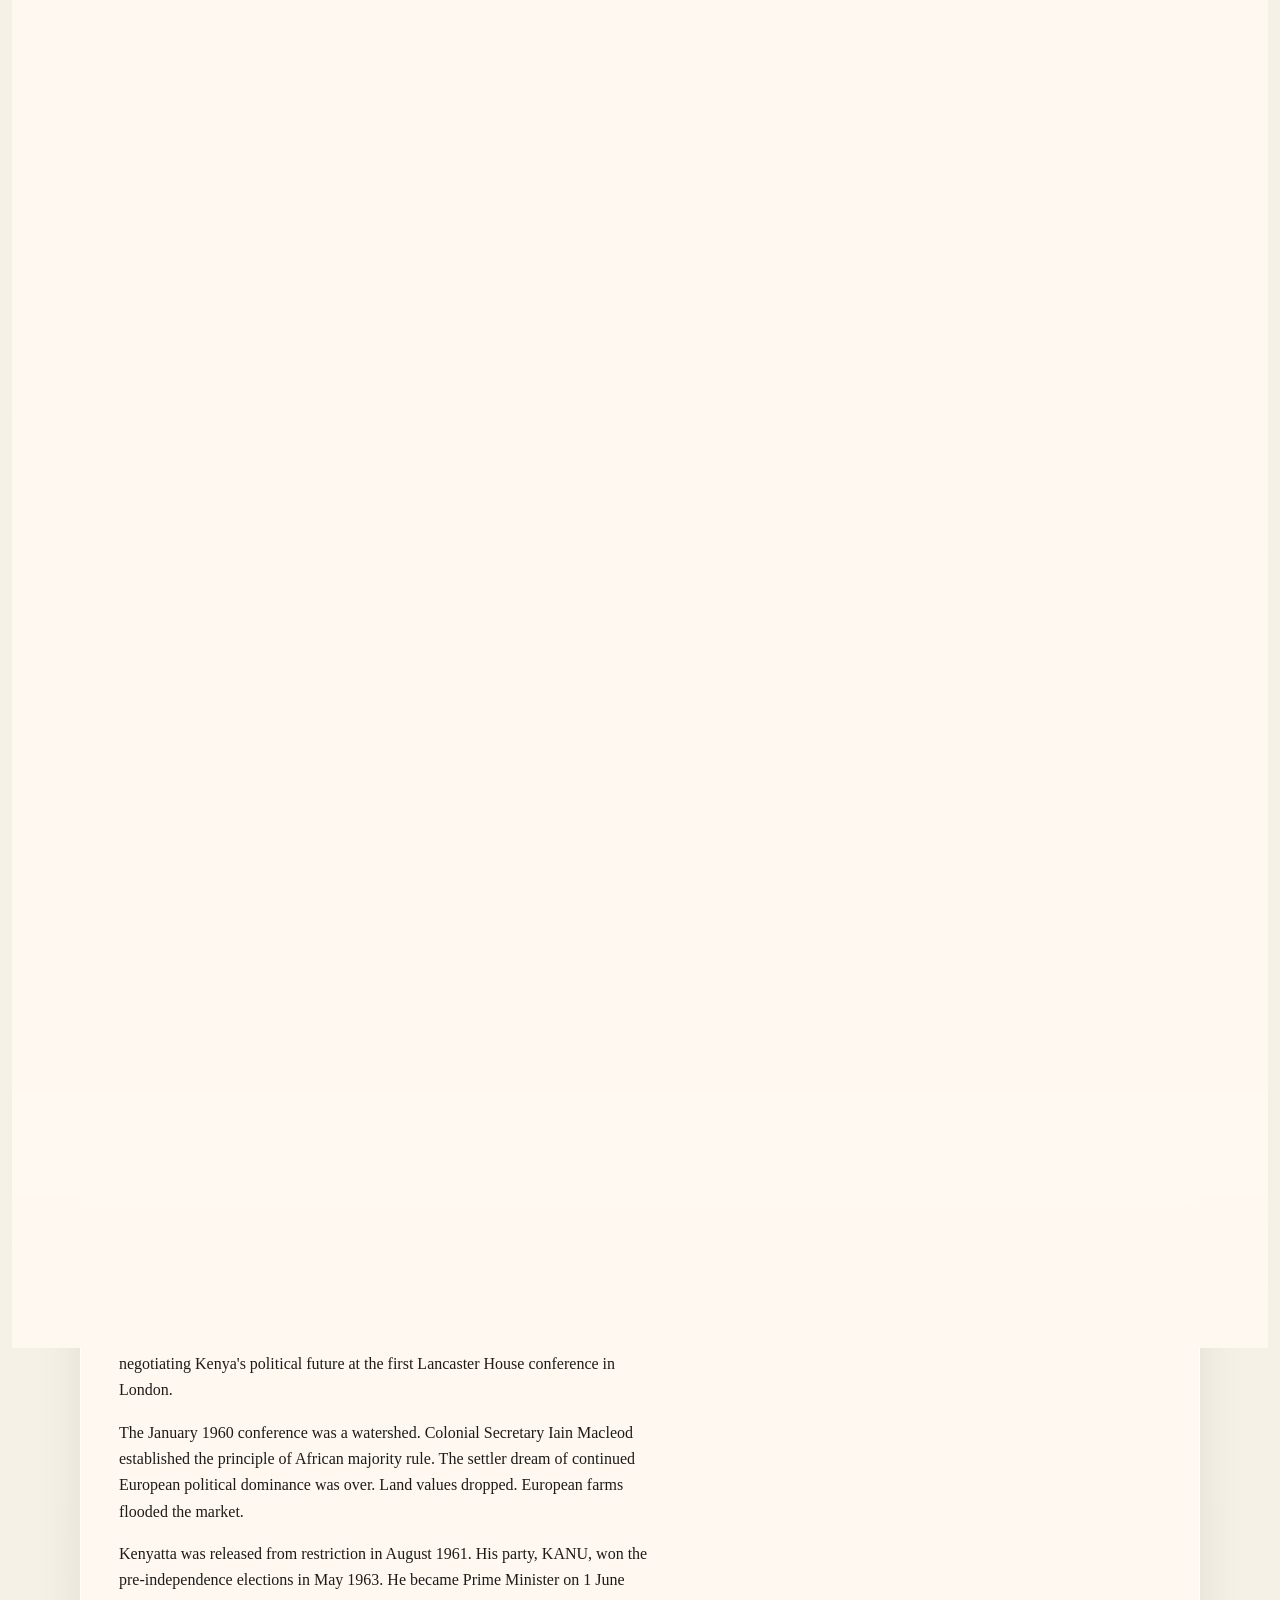
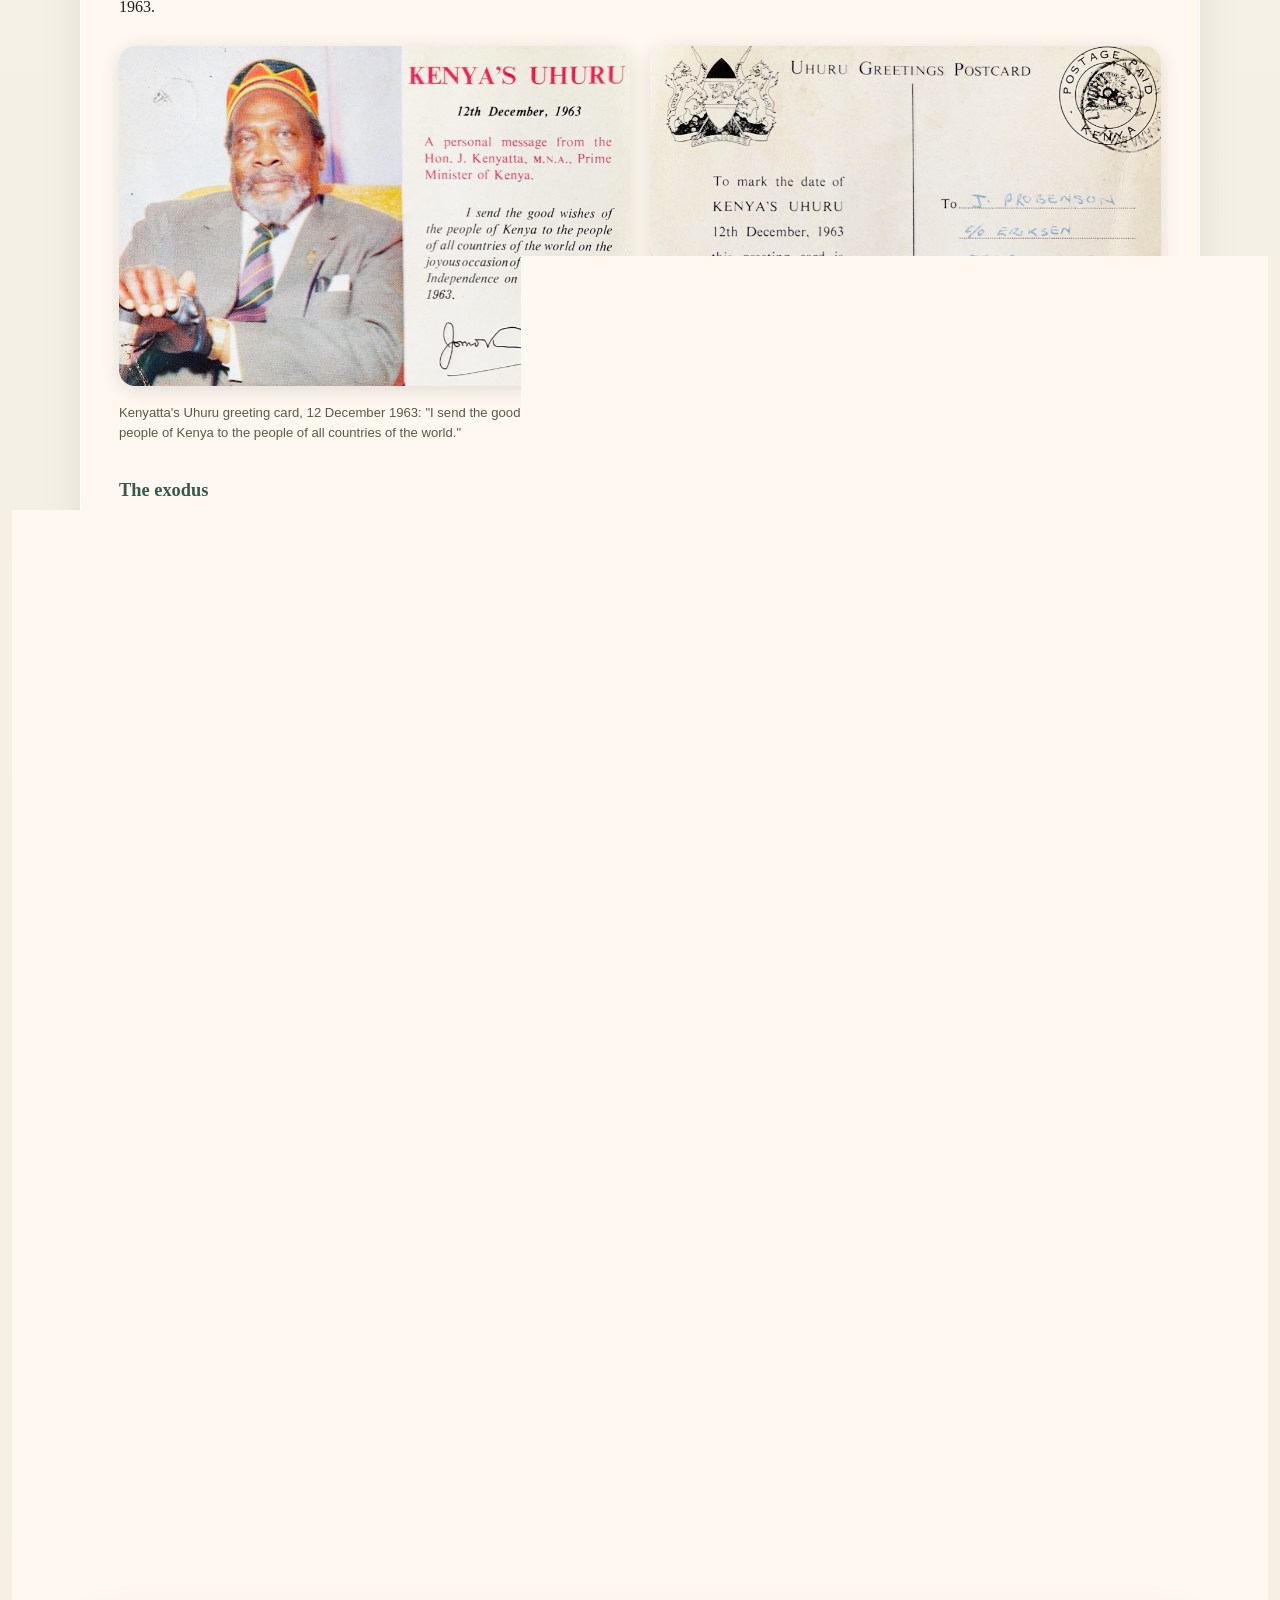
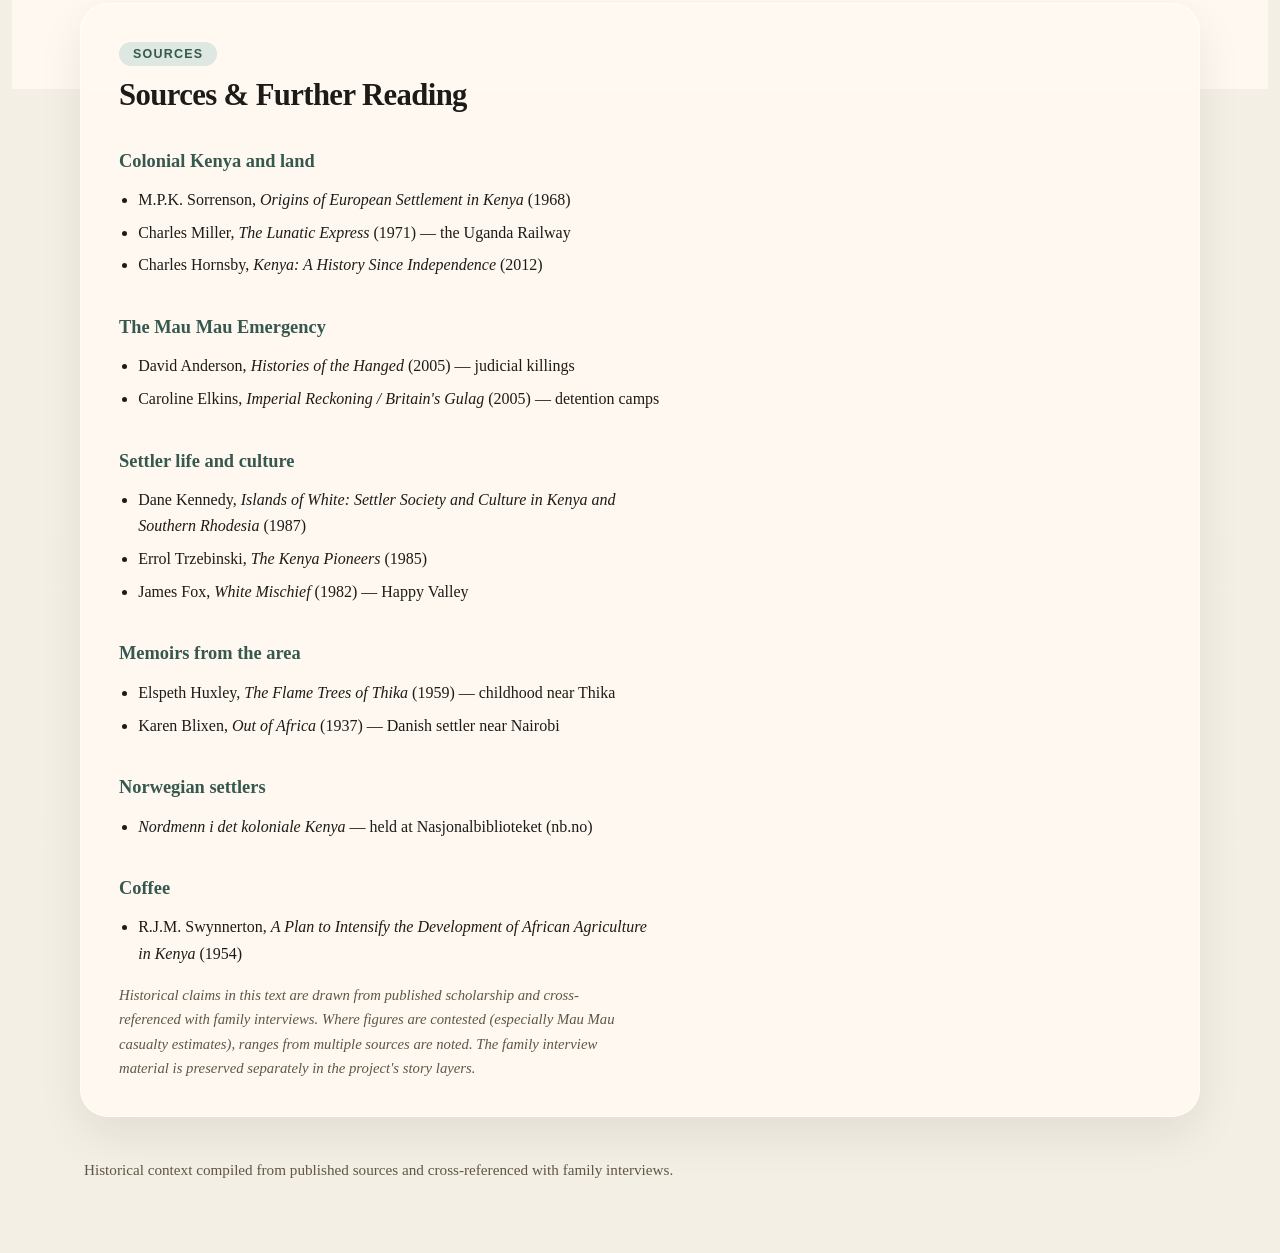
==== commit d55bf0e5: "Add integrated full-story review page" ====
--- a/docs/history.html
+++ b/docs/history.html
@@ -16,6 +16,7 @@
         <nav class="site-nav">
           <a class="nav-link" href="index.html">Story</a>
           <a class="nav-link active" href="history.html">Historical Context</a>
+          <a class="nav-link" href="integrated.html">The Full Story</a>
         </nav>
       </header>
 
--- a/docs/styles.css
+++ b/docs/styles.css
@@ -142,6 +142,14 @@
   gap: 10px;
 }
 
+.sub-nav {
+  display: flex;
+  flex-wrap: wrap;
+  gap: 10px;
+  margin: 0 0 24px;
+  padding: 0 4px;
+}
+
 .nav-link {
   text-decoration: none;
   font-family: "Avenir Next", "Gill Sans", Calibri, sans-serif;
